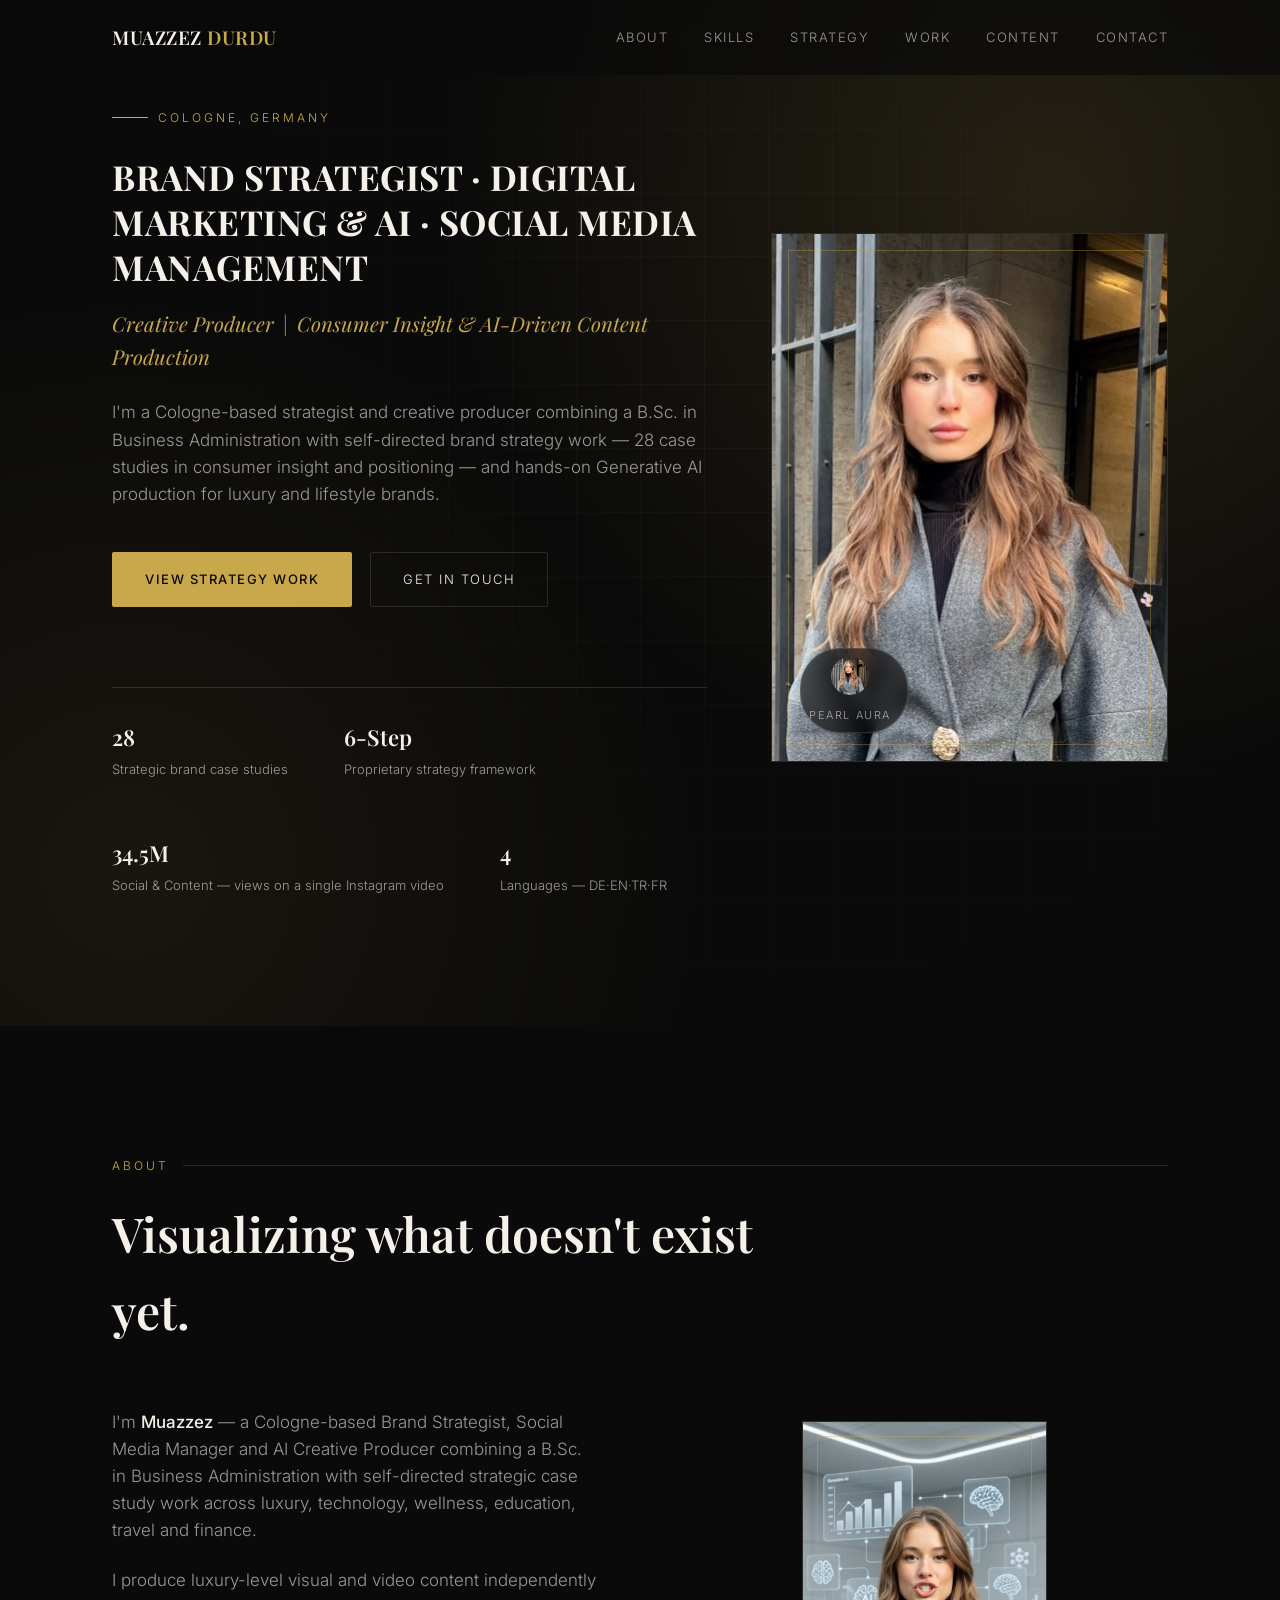
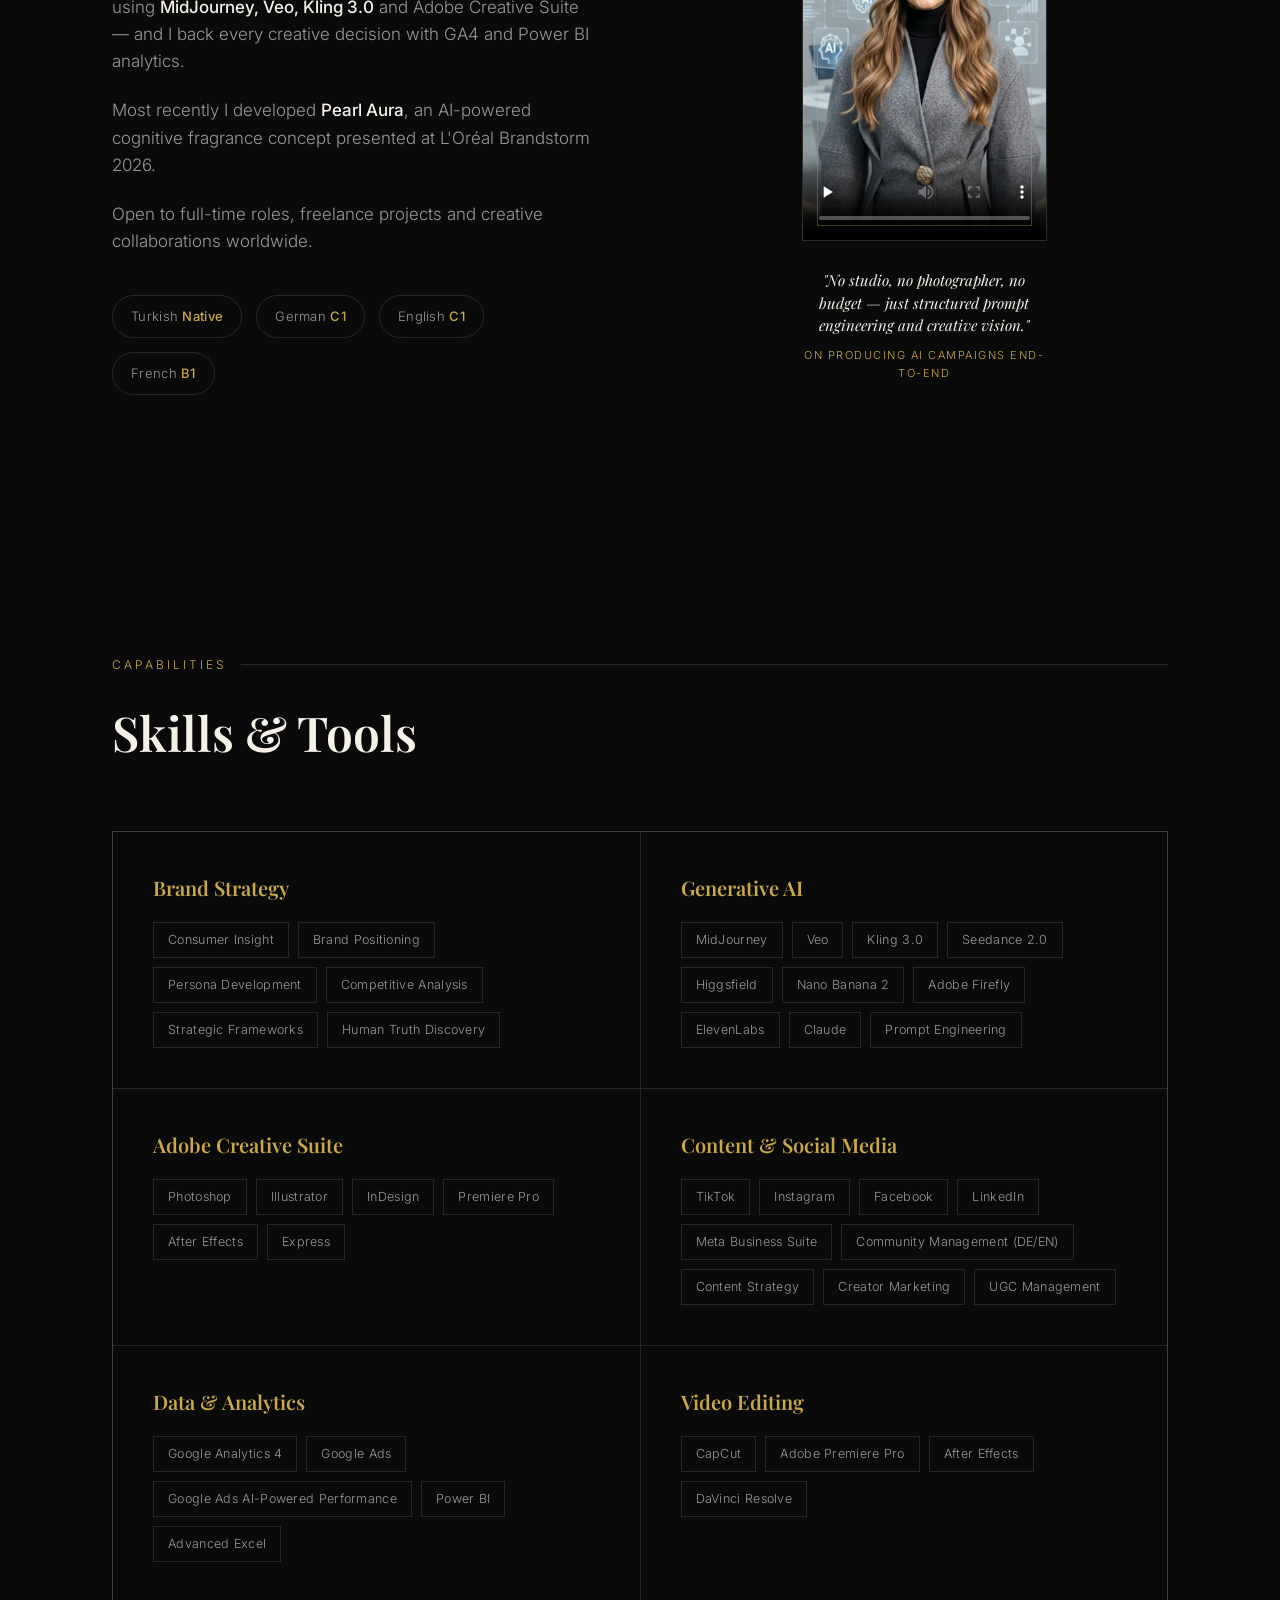
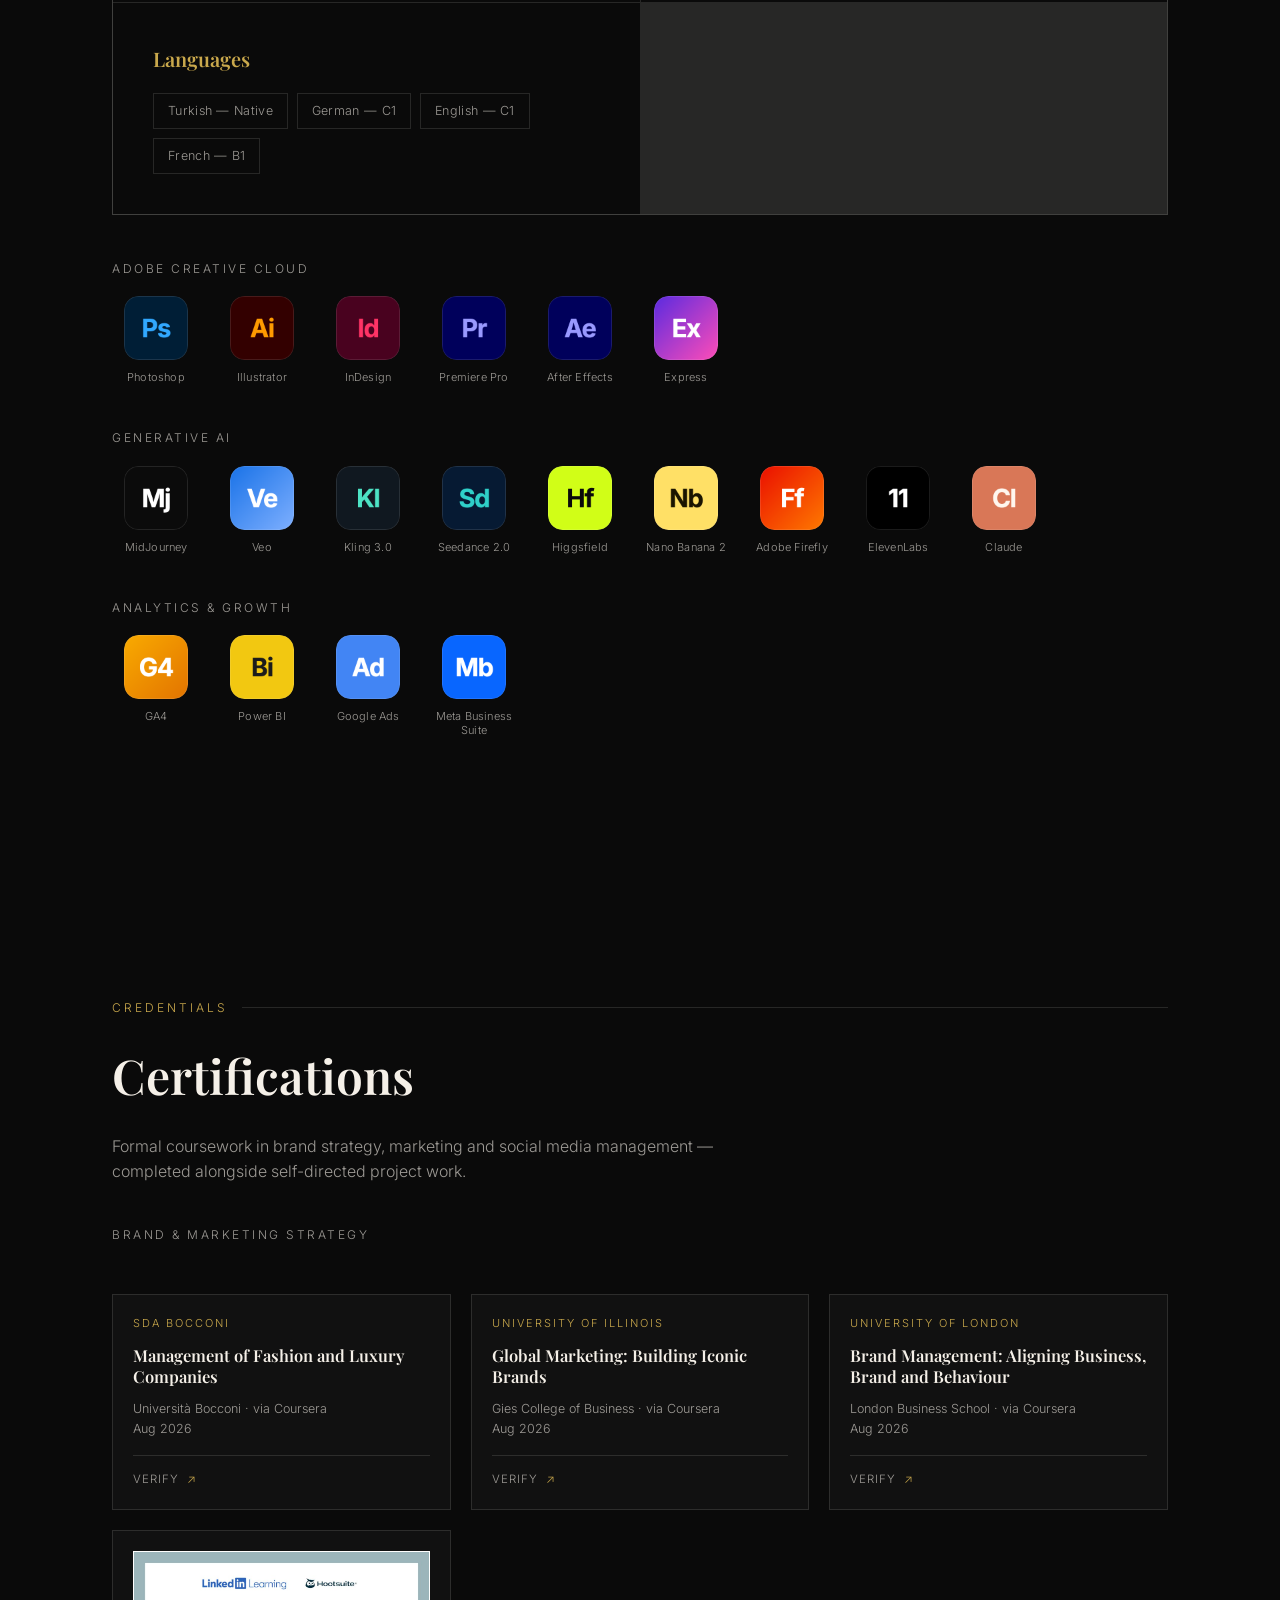
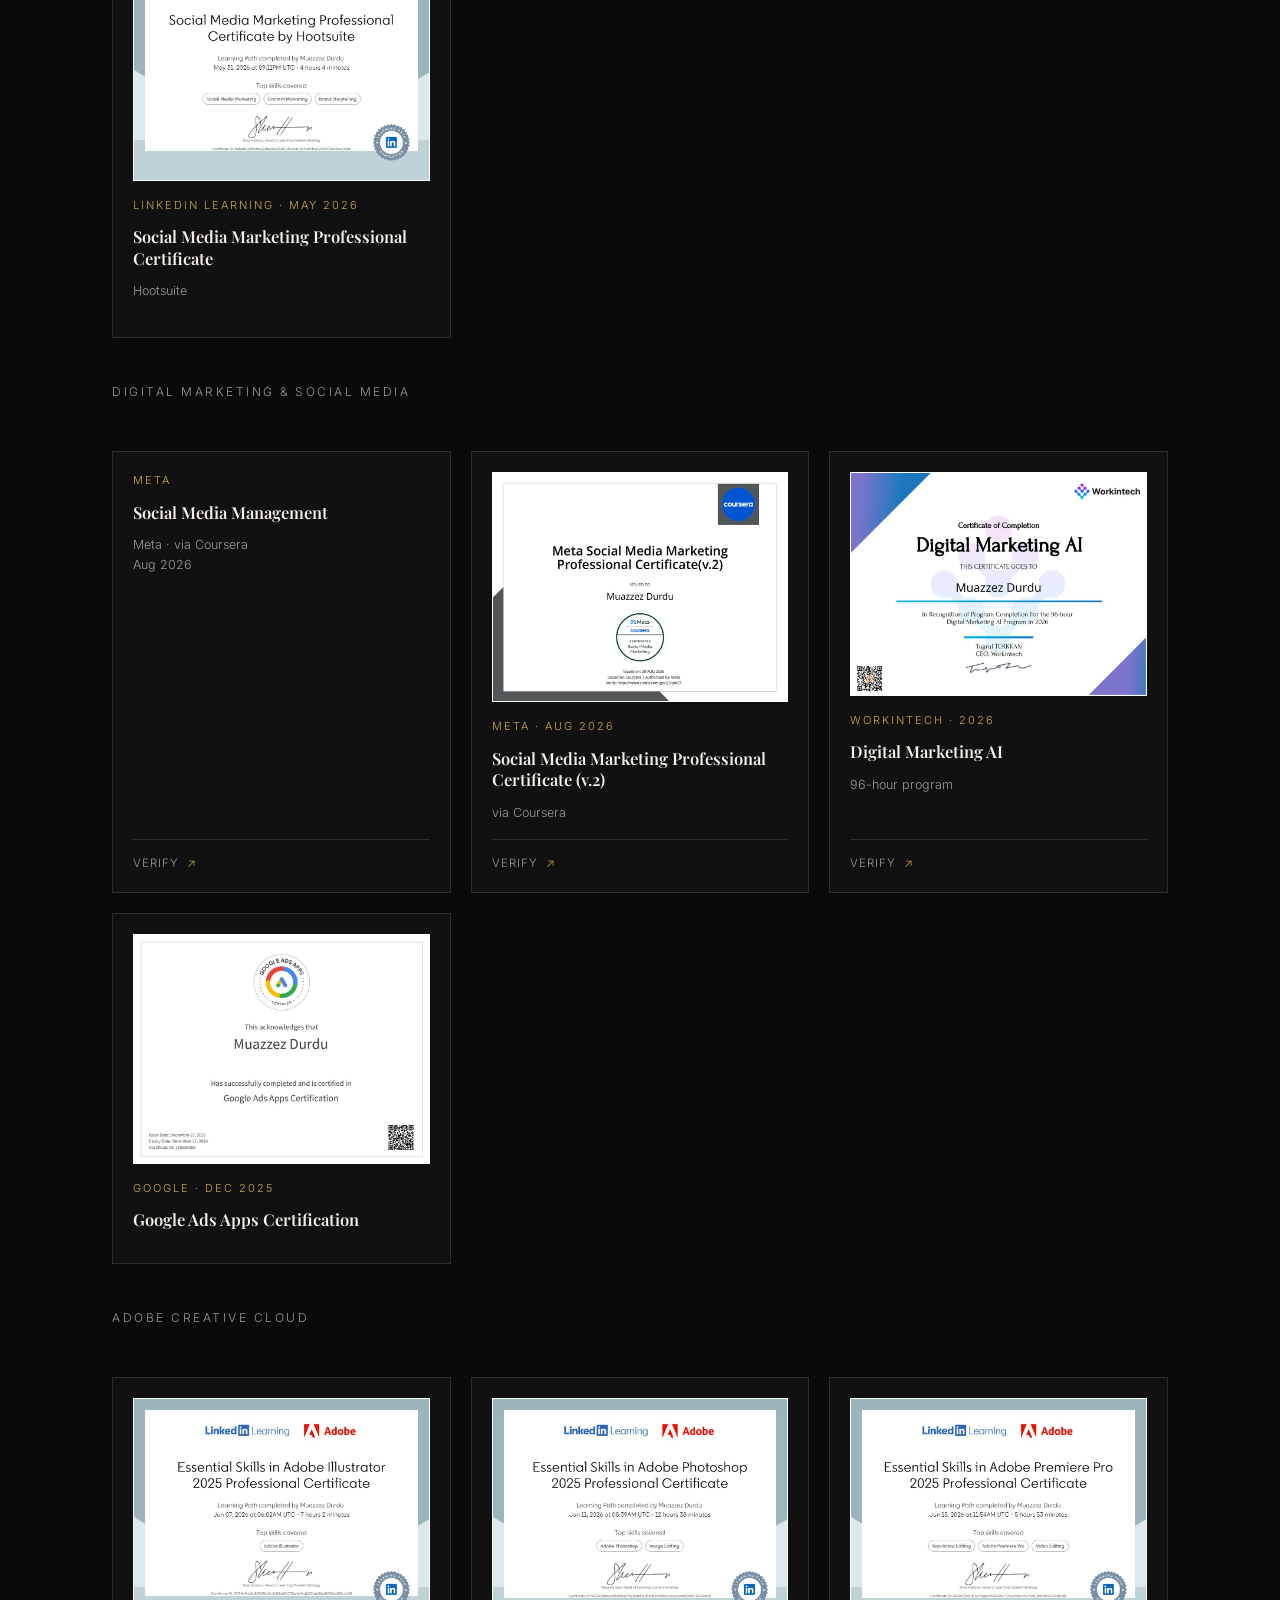
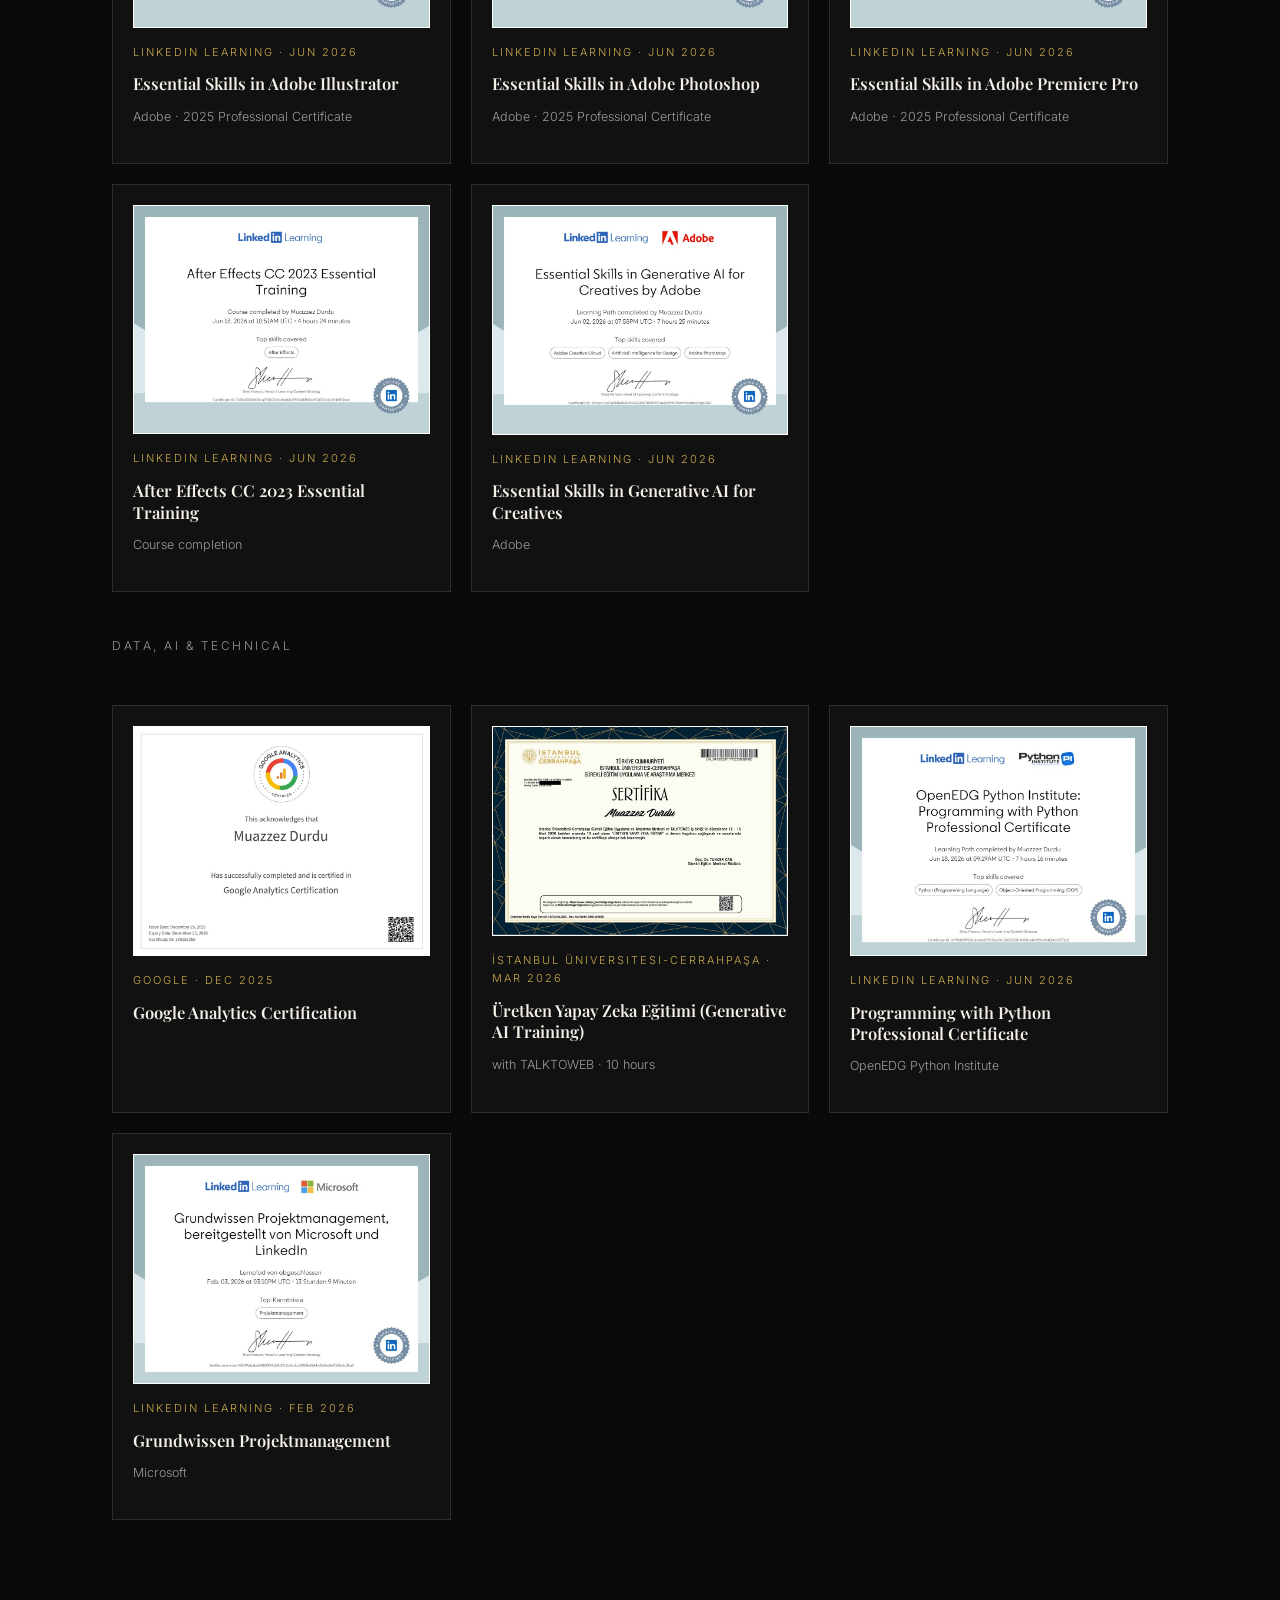
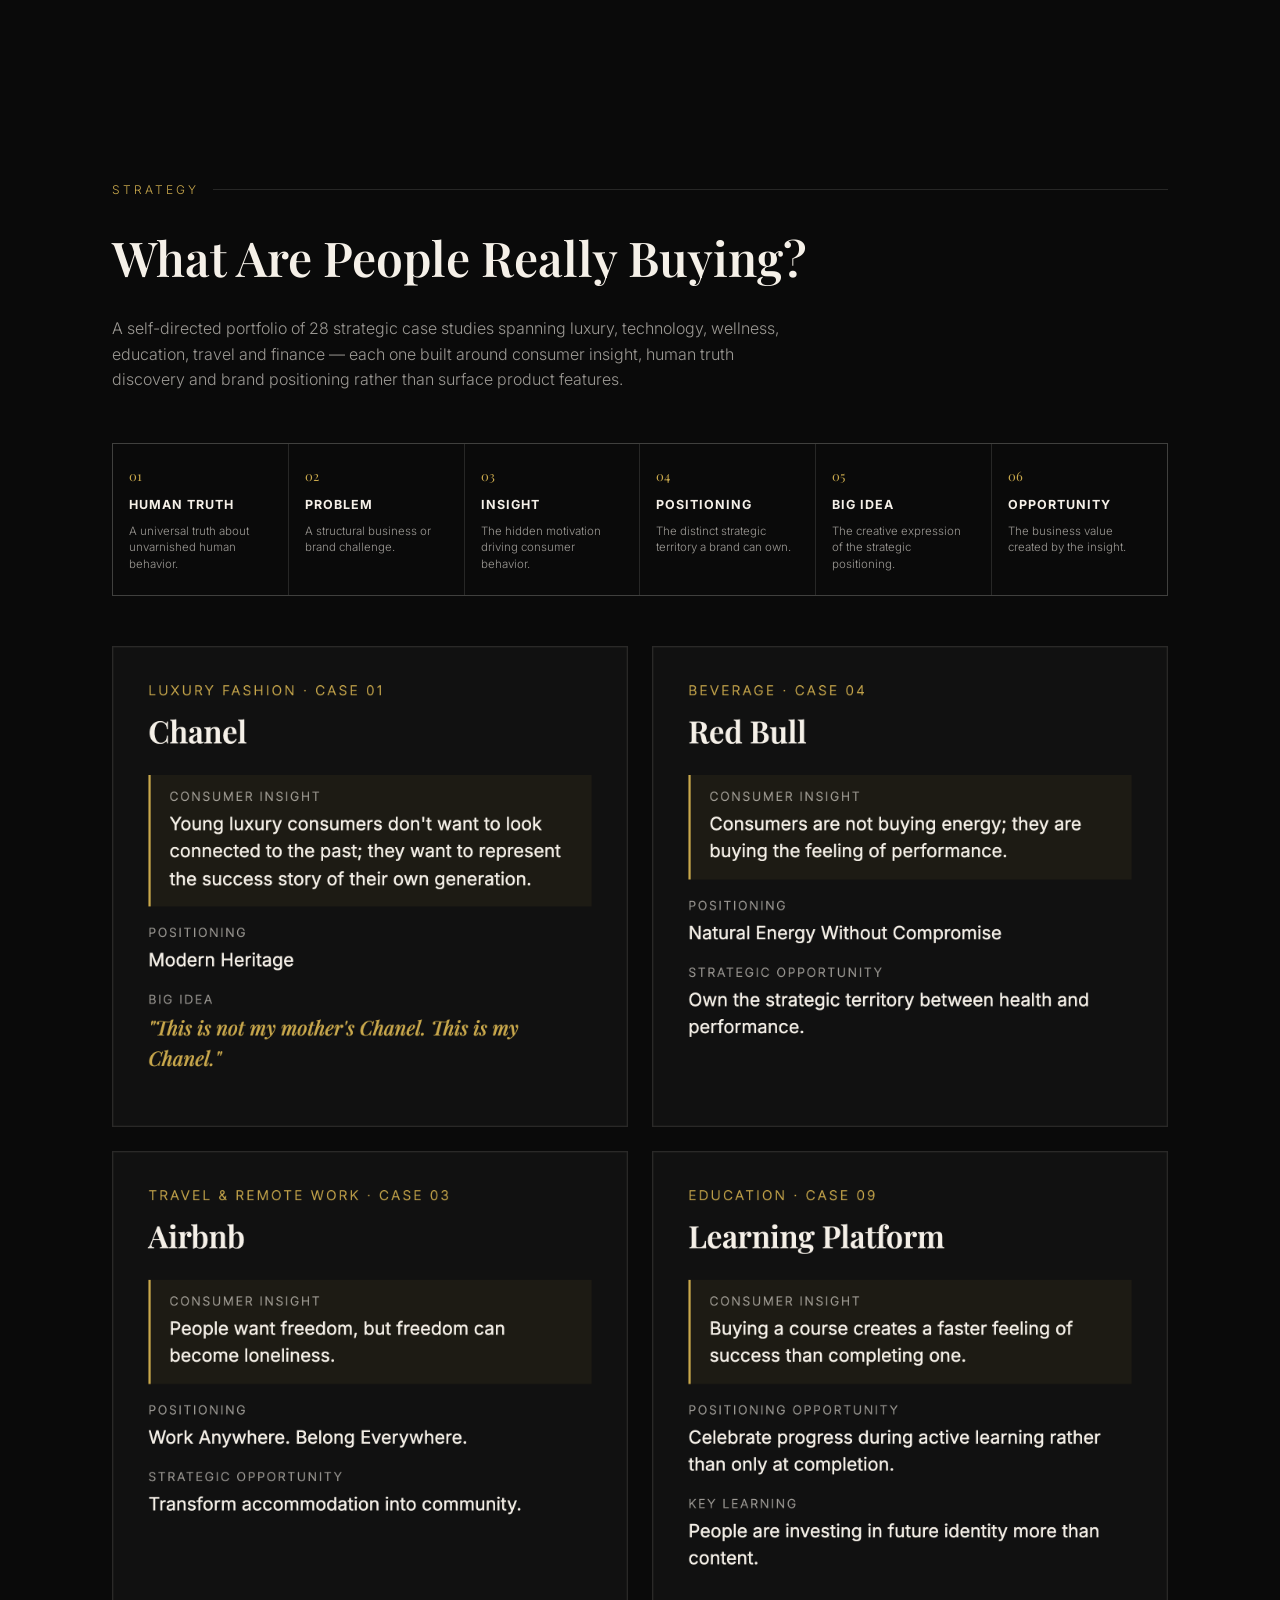
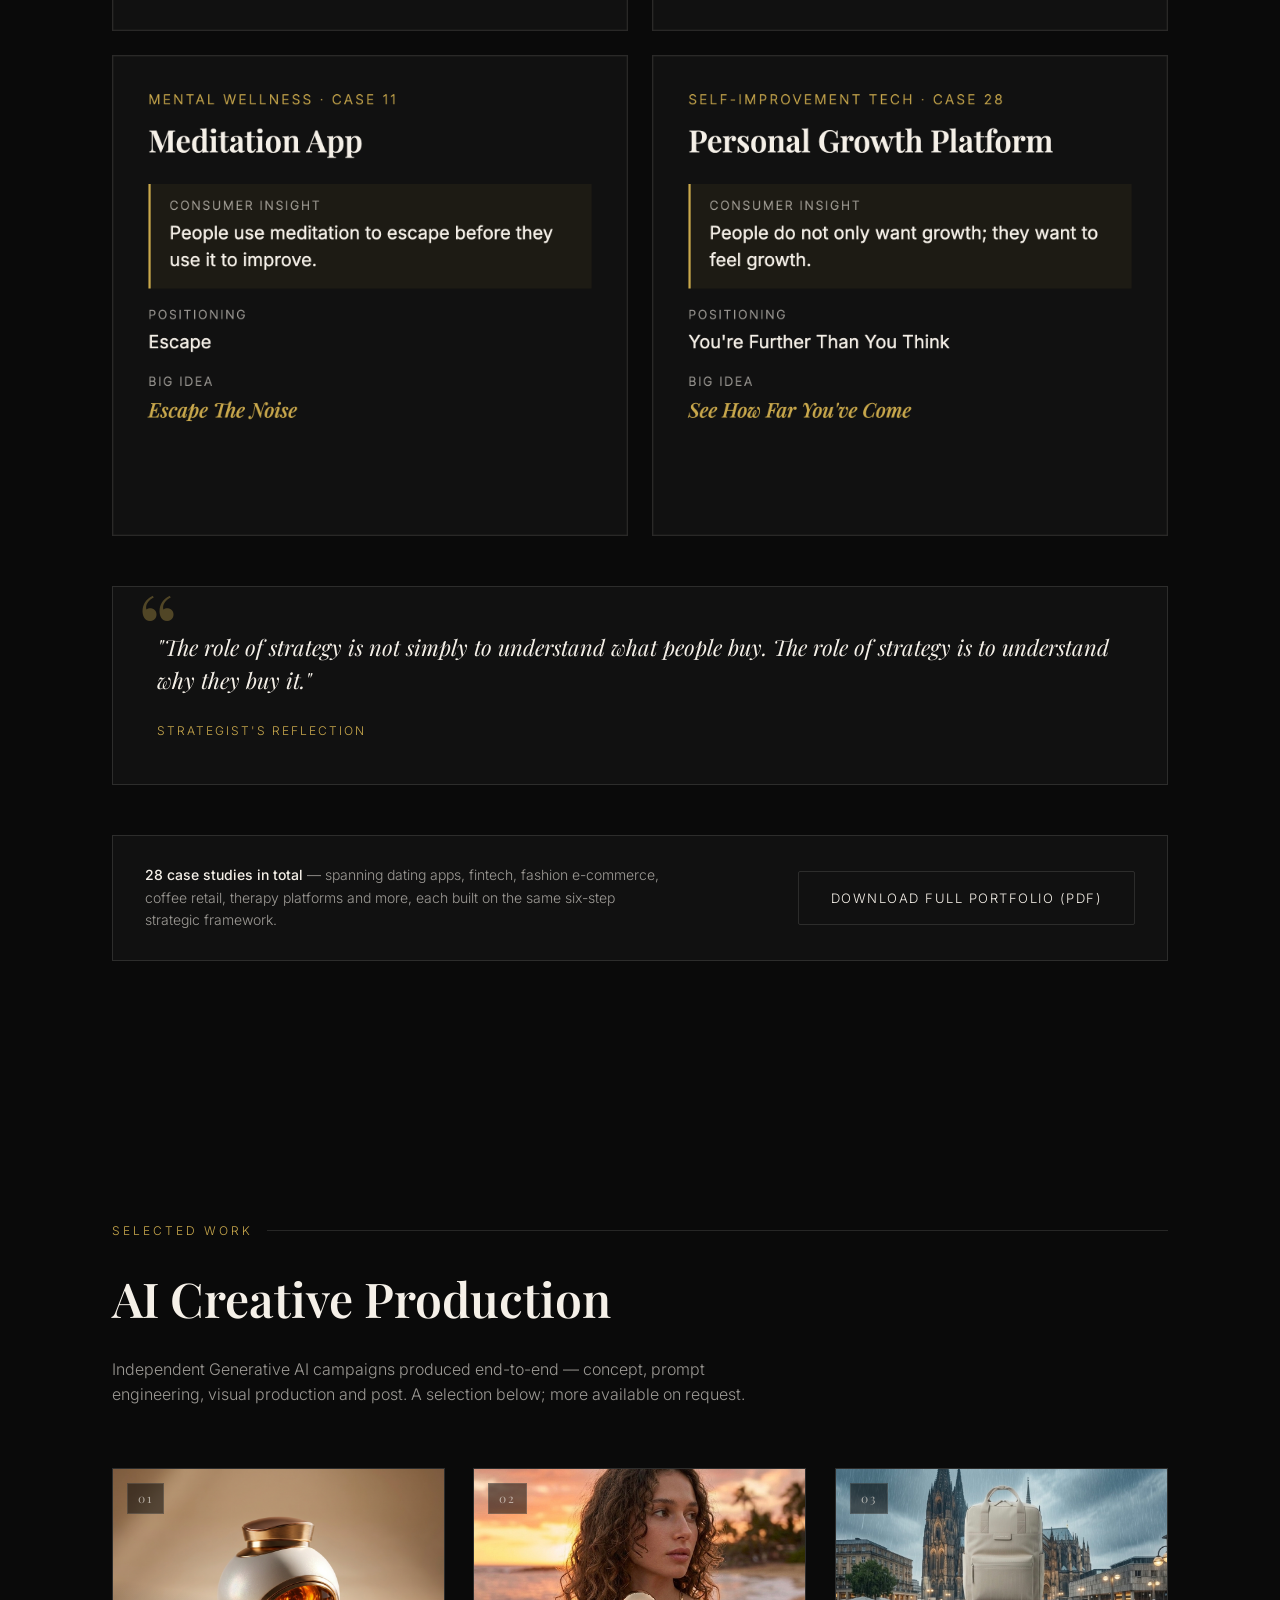
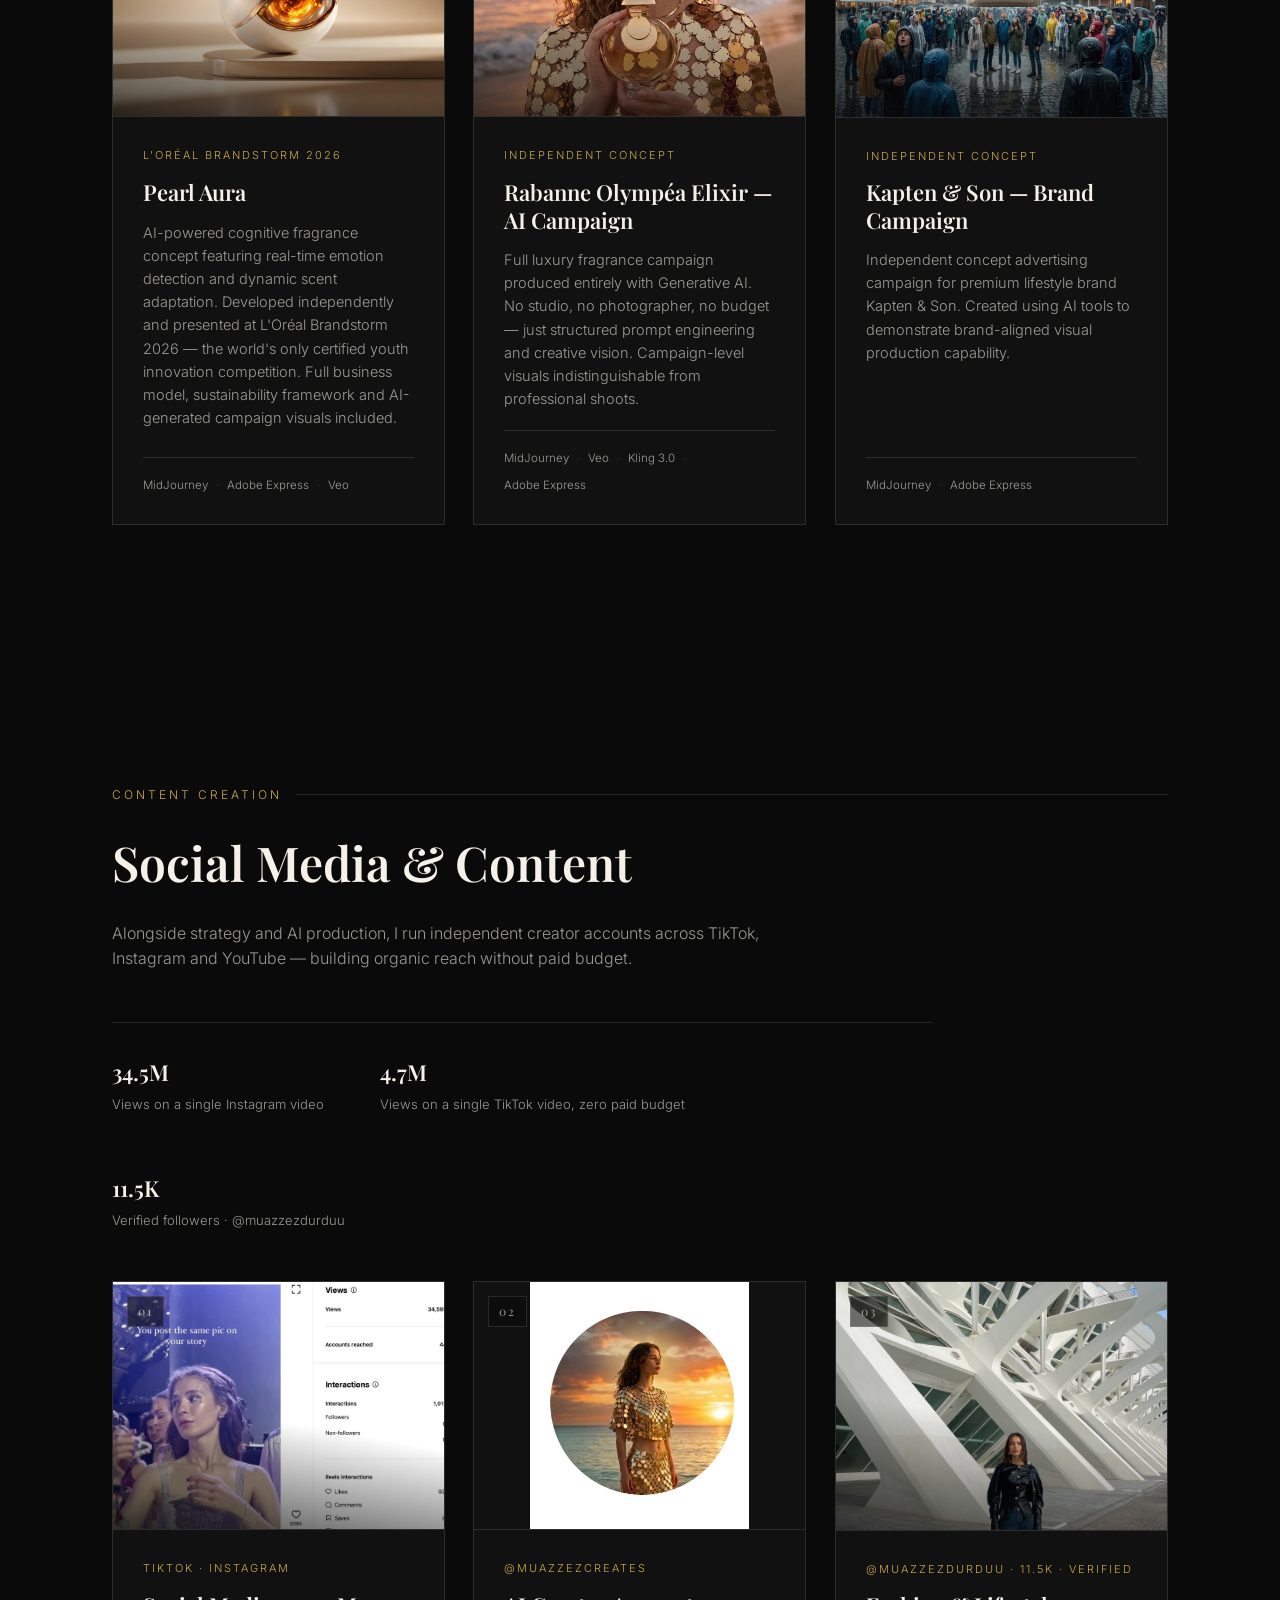
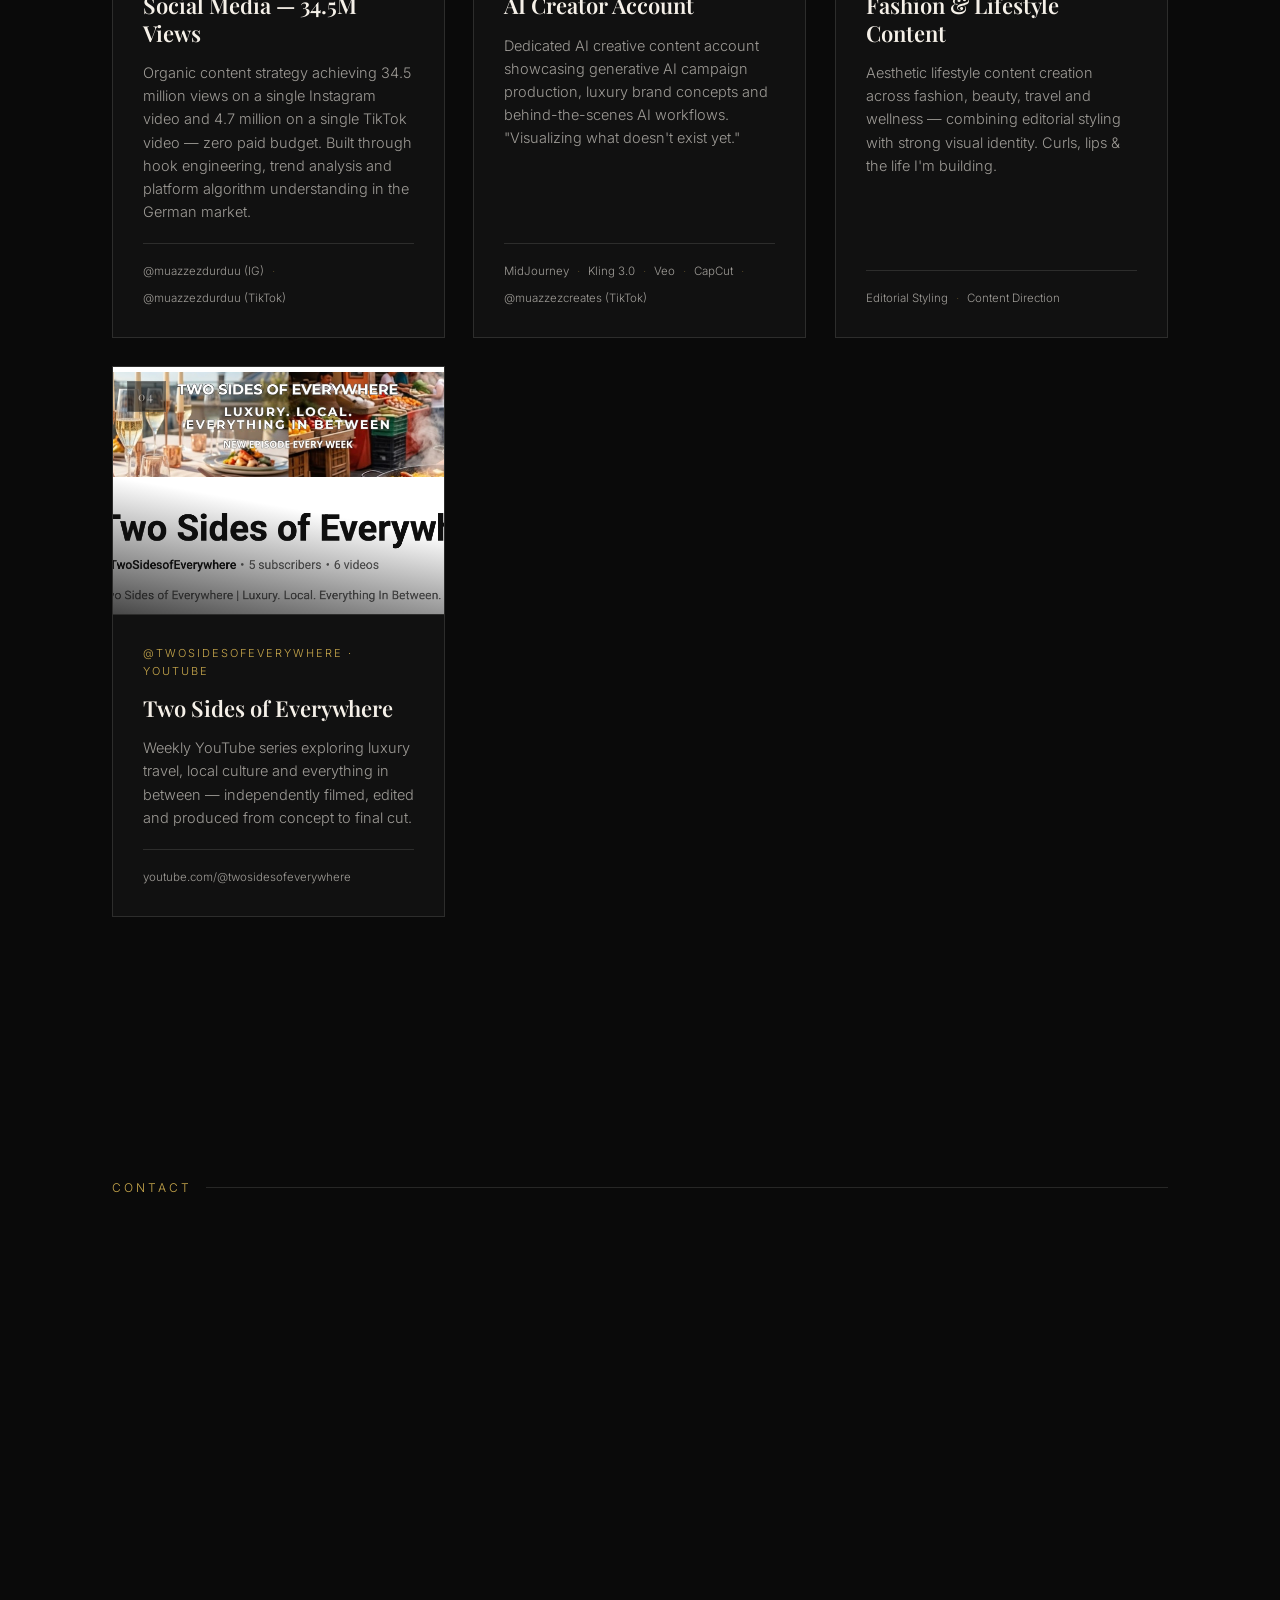
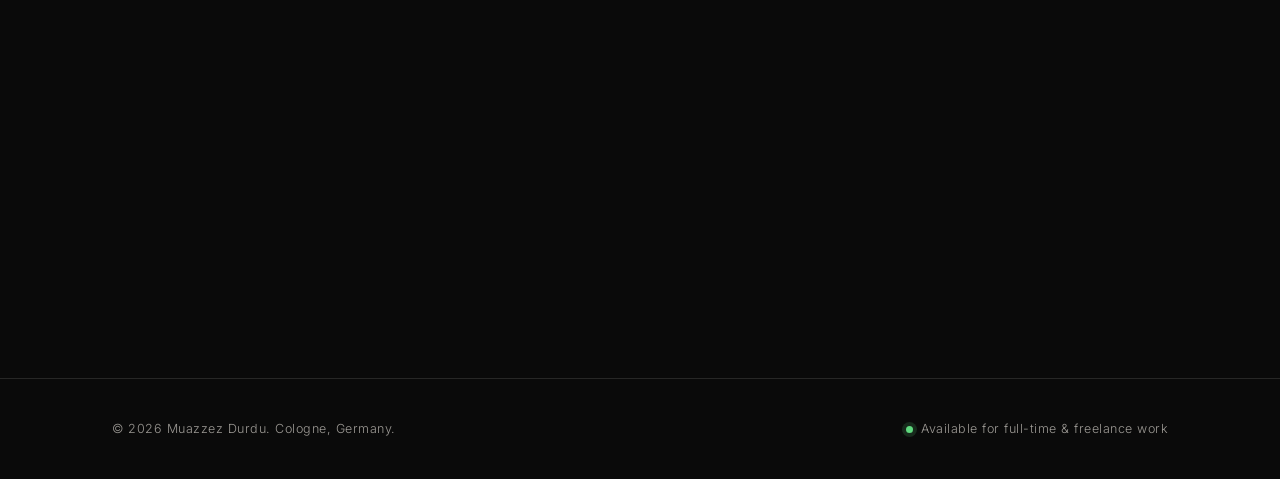
==== index-3d.html @ 3e579c76 "Add files via upload" ====
<!DOCTYPE html>
<html lang="en">
<head>
<meta charset="UTF-8">
<meta name="viewport" content="width=device-width, initial-scale=1.0">
<title>3D · Muazzez Durdu — Brand Strategist · Digital Marketing & AI · Social Media Management</title>
<meta name="description" content="Muazzez Durdu — Cologne-based Brand Strategist, Digital Marketing & AI and Social Media Management specialist. Creative Producer focused on consumer insight and AI-driven content production.">
<script type="importmap">{"imports":{"three":"./vendor/three.module.js"}}</script>
<link rel="preconnect" href="https://fonts.googleapis.com">
<link rel="preconnect" href="https://fonts.gstatic.com" crossorigin>
<link href="https://fonts.googleapis.com/css2?family=Playfair+Display:ital,wght@0,400;0,500;0,600;0,700;1,500&family=Inter:wght@300;400;500;600&display=swap" rel="stylesheet">
<style>
  :root{
    --bg:#0A0A0A;
    --bg-soft:#111111;
    --gold:#C9A84C;
    --gold-soft:rgba(201,168,76,0.35);
    --cream:#F5F0E8;
    --cream-dim:rgba(245,240,232,0.62);
    --line:rgba(245,240,232,0.12);
    --serif:'Playfair Display', Georgia, serif;
    --sans:'Inter', -apple-system, BlinkMacSystemFont, sans-serif;
  }
  *{margin:0;padding:0;box-sizing:border-box;}
  html{scroll-behavior:smooth;}
  body{
    background:var(--bg);
    color:var(--cream);
    font-family:var(--sans);
    font-weight:300;
    line-height:1.6;
    overflow-x:hidden;
    min-height:100vh;
    display:flex;
    flex-direction:column;
  }
  main{flex:1;}
  a{color:inherit;text-decoration:none;}
  img{max-width:100%;display:block;}

  ::selection{background:var(--gold);color:#0A0A0A;}

  .container{
    max-width:1120px;
    margin:0 auto;
    padding:0 32px;
  }

  /* NAV */
  header{
    position:fixed;
    top:0;left:0;right:0;
    z-index:100;
    background:rgba(10,10,10,0.72);
    backdrop-filter:blur(14px);
    -webkit-backdrop-filter:blur(14px);
    border-bottom:1px solid transparent;
    transition:border-color .3s ease, background .3s ease;
  }
  header.scrolled{border-bottom-color:var(--line);}
  nav{
    display:flex;
    align-items:center;
    justify-content:space-between;
    padding:22px 32px;
    max-width:1120px;
    margin:0 auto;
  }
  .logo{
    font-family:var(--serif);
    font-size:19px;
    letter-spacing:0.5px;
    font-weight:600;
  }
  .logo span{color:var(--gold);}
  .nav-links{
    display:flex;
    gap:36px;
    list-style:none;
  }
  .nav-links a{
    font-size:13px;
    letter-spacing:1.5px;
    text-transform:uppercase;
    color:var(--cream-dim);
    transition:color .25s ease;
    position:relative;
  }
  .nav-links a:hover{color:var(--gold);}
  .nav-toggle{display:none;background:none;border:none;color:var(--cream);font-size:24px;cursor:pointer;}

  /* HERO */
  .hero{
    min-height:100vh;
    display:flex;
    align-items:center;
    position:relative;
    padding-top:100px;
    background:
      radial-gradient(circle at 82% 18%, rgba(201,168,76,0.14), transparent 45%),
      radial-gradient(circle at 10% 85%, rgba(201,168,76,0.08), transparent 40%);
  }
  .hero::after{
    content:"";
    position:absolute;
    inset:0;
    background-image:
      linear-gradient(rgba(245,240,232,0.035) 1px, transparent 1px),
      linear-gradient(90deg, rgba(245,240,232,0.035) 1px, transparent 1px);
    background-size:64px 64px;
    mask-image:radial-gradient(circle at 60% 40%, black, transparent 70%);
    pointer-events:none;
  }
  .hero-grid{
    position:relative;
    z-index:1;
    display:grid;
    grid-template-columns:1.35fr 0.9fr;
    gap:64px;
    align-items:center;
  }
  .hero-inner{position:relative;z-index:1;}
  .hero-photo{
    position:relative;
    aspect-ratio:3/4;
    border:1px solid var(--line);
    overflow:hidden;
  }
  .hero-photo::after{
    content:"";
    position:absolute;
    inset:0;
    background:linear-gradient(200deg, rgba(201,168,76,0.16), rgba(10,10,10,0.15) 40%, rgba(10,10,10,0.55));
    pointer-events:none;
  }
  .hero-photo img{
    width:100%;
    height:100%;
    object-fit:cover;
    object-position:center 20%;
  }
  .hero-photo::before{
    content:"";
    position:absolute;
    top:16px;left:16px;right:16px;bottom:16px;
    border:1px solid var(--gold-soft);
    z-index:2;
    pointer-events:none;
  }
  .eyebrow{
    display:inline-flex;
    align-items:center;
    gap:10px;
    font-size:12px;
    letter-spacing:3px;
    text-transform:uppercase;
    color:var(--gold);
    margin-bottom:28px;
  }
  .eyebrow::before{
    content:"";
    width:36px;height:1px;
    background:var(--gold);
  }
  .hero h1{
    font-family:var(--serif);
    font-weight:700;
    font-size:clamp(24px, 2.7vw, 36px);
    line-height:1.3;
    max-width:640px;
    letter-spacing:0.5px;
    text-transform:uppercase;
  }
  .hero h1 em{
    font-style:italic;
    color:var(--gold);
    font-weight:500;
  }
  .hero-subtitle{
    margin-top:18px;
    font-family:var(--serif);
    font-style:italic;
    font-size:clamp(17px, 1.6vw, 21px);
    color:var(--gold);
    max-width:600px;
  }
  .hero-subtitle span{
    color:var(--cream-dim);
    font-style:normal;
    margin:0 4px;
  }
  .hero-sub{
    margin-top:26px;
    max-width:600px;
    font-size:17px;
    color:var(--cream-dim);
    font-weight:300;
  }
  .hero-actions{
    margin-top:44px;
    display:flex;
    gap:18px;
    flex-wrap:wrap;
  }
  .btn{
    display:inline-flex;
    align-items:center;
    gap:10px;
    padding:16px 32px;
    font-size:13px;
    letter-spacing:1.5px;
    text-transform:uppercase;
    border-radius:2px;
    transition:all .3s ease;
    border:1px solid transparent;
  }
  .btn-primary{
    background:var(--gold);
    color:#0A0A0A;
    font-weight:500;
  }
  .btn-primary:hover{background:#e0c06a;transform:translateY(-2px);}
  .btn-ghost{
    border-color:var(--line);
    color:var(--cream);
  }
  .btn-ghost:hover{border-color:var(--gold);color:var(--gold);}

  .stat-row{
    margin-top:80px;
    display:flex;
    gap:56px;
    flex-wrap:wrap;
    padding-top:32px;
    border-top:1px solid var(--line);
    max-width:820px;
  }
  .stat-row div{font-size:13px;color:var(--cream-dim);}
  .stat-row strong{
    display:block;
    font-family:var(--serif);
    font-size:22px;
    color:var(--cream);
    font-weight:600;
    margin-bottom:4px;
  }
  #content .stat-row{margin-top:50px;padding-top:32px;}

  /* SECTION generic */
  section{padding:130px 0;position:relative;}
  .section-label{
    display:flex;
    align-items:center;
    gap:14px;
    margin-bottom:20px;
  }
  .section-label span{
    font-size:12px;
    letter-spacing:3px;
    text-transform:uppercase;
    color:var(--gold);
  }
  .section-label::after{
    content:"";
    flex:1;
    height:1px;
    background:var(--line);
  }
  .section-title{
    font-family:var(--serif);
    font-size:clamp(30px, 4vw, 48px);
    font-weight:600;
    max-width:700px;
    margin-bottom:20px;
  }
  .section-intro{
    font-size:16px;
    color:var(--cream-dim);
    max-width:680px;
    margin-bottom:0;
  }

  /* ABOUT */
  .about-grid{
    display:grid;
    grid-template-columns:1fr 1fr;
    gap:80px;
    align-items:center;
    margin-top:60px;
  }
  .about-text p{
    font-size:17px;
    color:var(--cream-dim);
    margin-bottom:22px;
    font-weight:300;
  }
  .about-text strong{color:var(--cream);font-weight:500;}
  .langs{
    margin-top:40px;
    display:flex;
    flex-wrap:wrap;
    gap:14px;
  }
  .lang-pill{
    padding:10px 18px;
    border:1px solid var(--line);
    border-radius:100px;
    font-size:13px;
    color:var(--cream-dim);
    letter-spacing:0.3px;
  }
  .lang-pill b{color:var(--gold);font-weight:500;}

  .about-side{
    display:flex;
    flex-direction:column;
    gap:28px;
  }
  .video-card{
    position:relative;
    aspect-ratio:9/16;
    max-height:420px;
    margin:0 auto;
    width:100%;
    max-width:245px;
    border:1px solid var(--line);
    overflow:hidden;
    background:var(--bg-soft);
  }
  .video-card::before{
    content:"";
    position:absolute;
    top:14px;left:14px;right:14px;bottom:14px;
    border:1px solid var(--gold-soft);
    z-index:2;
    pointer-events:none;
  }
  .video-card video{
    width:100%;
    height:100%;
    object-fit:cover;
    display:block;
  }
  .video-caption{
    max-width:245px;
    margin:0 auto;
    text-align:center;
  }
  .video-caption p{
    font-family:var(--serif);
    font-style:italic;
    font-size:15px;
    line-height:1.5;
    color:var(--cream);
  }
  .video-caption .quote-tag{
    margin-top:10px;
    font-size:11px;
    letter-spacing:1.5px;
    text-transform:uppercase;
    color:var(--gold);
  }
  .quote-card{
    background:var(--bg-soft);
    border:1px solid var(--line);
    padding:44px;
    position:relative;
  }
  .quote-card::before{
    content:"“";
    font-family:var(--serif);
    font-size:100px;
    color:var(--gold-soft);
    position:absolute;
    top:-10px;left:24px;
    line-height:1;
  }
  .quote-card p{
    font-family:var(--serif);
    font-style:italic;
    font-size:22px;
    line-height:1.5;
    color:var(--cream);
    position:relative;
    z-index:1;
  }
  .quote-card .quote-tag{
    margin-top:24px;
    font-family:var(--sans);
    font-style:normal;
    font-size:12px;
    letter-spacing:2px;
    text-transform:uppercase;
    color:var(--gold);
  }

  /* SKILLS */
  .skills-grid{
    display:grid;
    grid-template-columns:repeat(2, 1fr);
    gap:1px;
    background:var(--line);
    border:1px solid var(--line);
    margin-top:60px;
  }
  .skill-card{
    background:var(--bg);
    padding:40px;
    transition:background .3s ease;
  }
  .skill-card:hover{background:var(--bg-soft);}
  .skill-card h3{
    font-family:var(--serif);
    font-size:20px;
    font-weight:600;
    color:var(--gold);
    margin-bottom:18px;
  }
  .tag-list{
    display:flex;
    flex-wrap:wrap;
    gap:9px;
  }
  .tag{
    font-size:12.5px;
    color:var(--cream-dim);
    border:1px solid var(--line);
    padding:7px 14px;
    letter-spacing:0.3px;
  }

  /* TOOL BADGES */
  .badge-category-label{
    font-size:12px;
    letter-spacing:2.5px;
    text-transform:uppercase;
    color:var(--cream-dim);
    margin:44px 0 18px;
  }
  .badge-category-label:first-of-type{margin-top:50px;}
  .badge-row{
    display:flex;
    flex-wrap:wrap;
    gap:18px;
  }
  .badge{
    display:flex;
    flex-direction:column;
    align-items:center;
    gap:10px;
    width:88px;
  }
  .badge-icon{
    width:64px;height:64px;
    border:1px solid var(--line);
    background:var(--bg-soft);
    display:flex;
    align-items:center;
    justify-content:center;
    font-family:var(--serif);
    font-weight:700;
    font-size:19px;
    color:var(--gold);
    border-radius:14px;
    transition:border-color .25s ease, transform .25s ease;
  }
  .badge:hover .badge-icon{border-color:var(--gold);transform:translateY(-4px);}
  .badge-name{
    font-size:11px;
    color:var(--cream-dim);
    text-align:center;
    letter-spacing:0.2px;
    line-height:1.3;
  }

  /* STRATEGY */
  .framework-grid{
    display:grid;
    grid-template-columns:repeat(6, 1fr);
    gap:1px;
    background:var(--line);
    border:1px solid var(--line);
    margin-top:50px;
  }
  .framework-step{
    background:var(--bg);
    padding:22px 16px;
  }
  .framework-step .fs-num{
    font-family:var(--serif);
    color:var(--gold);
    font-size:13px;
    margin-bottom:8px;
  }
  .framework-step h4{
    font-size:12.5px;
    text-transform:uppercase;
    letter-spacing:1px;
    margin-bottom:8px;
    color:var(--cream);
  }
  .framework-step p{
    font-size:11.5px;
    color:var(--cream-dim);
    line-height:1.45;
  }

  .case-grid{
    display:grid;
    grid-template-columns:1fr 1fr;
    gap:24px;
    margin-top:50px;
  }
  .case-card{
    background:var(--bg-soft);
    border:1px solid var(--line);
    padding:32px;
  }
  .case-card .case-cat{
    font-size:11px;
    letter-spacing:2px;
    text-transform:uppercase;
    color:var(--gold);
    margin-bottom:10px;
  }
  .case-card h3{
    font-family:var(--serif);
    font-size:22px;
    font-weight:600;
    margin-bottom:18px;
  }
  .case-block{margin-bottom:14px;}
  .case-block:last-child{margin-bottom:0;}
  .case-block .cb-label{
    font-size:10.5px;
    letter-spacing:1.5px;
    text-transform:uppercase;
    color:var(--cream-dim);
    margin-bottom:4px;
  }
  .case-block .cb-text{
    font-size:14px;
    color:var(--cream);
    line-height:1.5;
  }
  .case-block.insight{
    border-left:2px solid var(--gold);
    background:rgba(201,168,76,0.06);
    padding:10px 14px;
  }
  .case-block.bigidea .cb-text{
    font-family:var(--serif);
    font-style:italic;
    color:var(--gold);
  }

  .cert-grid{
    display:grid;
    grid-template-columns:repeat(3, 1fr);
    gap:1px;
    background:var(--line);
    border:1px solid var(--line);
    margin-top:50px;
  }
  .cert-card{
    background:var(--bg);
    padding:30px;
    transition:background .3s ease;
    display:flex;
    flex-direction:column;
  }
  .cert-card:hover{background:var(--bg-soft);}
  .cert-issuer{
    font-size:11px;
    letter-spacing:2px;
    text-transform:uppercase;
    color:var(--gold);
    margin-bottom:12px;
  }
  .cert-title{
    font-family:var(--serif);
    font-size:18px;
    font-weight:600;
    line-height:1.3;
    margin-bottom:12px;
  }
  .cert-meta{
    font-size:12.5px;
    color:var(--cream-dim);
    margin-bottom:16px;
    flex:1;
  }
  .cert-link{
    font-size:11.5px;
    letter-spacing:1px;
    text-transform:uppercase;
    color:var(--cream-dim);
    padding-top:14px;
    border-top:1px solid var(--line);
    transition:color .25s ease;
  }
  .cert-link:hover{color:var(--gold);}
  .cert-link .arrow{color:var(--gold);margin-left:4px;}
  .strategy-cta{
    margin-top:50px;
    display:flex;
    align-items:center;
    justify-content:space-between;
    gap:24px;
    flex-wrap:wrap;
    padding:28px 32px;
    border:1px solid var(--line);
    background:var(--bg-soft);
  }
  .strategy-cta p{
    font-size:14px;
    color:var(--cream-dim);
    max-width:520px;
  }
  .strategy-cta p strong{color:var(--cream);font-weight:500;}

  /* PROJECTS */
  .projects-grid{
    display:grid;
    grid-template-columns:repeat(3, 1fr);
    gap:28px;
    margin-top:60px;
  }
  .project-card{
    background:var(--bg-soft);
    border:1px solid var(--line);
    overflow:hidden;
    display:flex;
    flex-direction:column;
    transition:transform .35s ease, border-color .35s ease;
  }
  .project-card:hover{
    transform:translateY(-6px);
    border-color:var(--gold-soft);
  }
  .project-media{
    aspect-ratio:4/3;
    position:relative;
    display:flex;
    align-items:center;
    justify-content:center;
    overflow:hidden;
    border-bottom:1px solid var(--line);
  }
  .project-media::after{
    content:"";
    position:absolute;
    inset:0;
    background:linear-gradient(160deg, rgba(201,168,76,0.16), rgba(10,10,10,0.85));
  }
  .project-media.has-image::after{
    background:linear-gradient(190deg, rgba(10,10,10,0) 55%, rgba(10,10,10,0.75) 100%);
  }
  .project-media img{
    position:absolute;
    inset:0;
    width:100%;
    height:100%;
    object-fit:cover;
    z-index:0;
    transition:transform .6s ease;
  }
  .project-media.contain{background:var(--bg-soft);}
  .project-media.contain img{object-fit:contain;}
  .project-media.contain::after{background:none;}
  .project-card:hover .project-media img{
    transform:scale(1.05);
  }
  .project-num{
    font-family:var(--serif);
    font-size:15px;
    color:var(--cream-dim);
    position:relative;
    z-index:1;
    letter-spacing:2px;
  }
  .project-media.has-image .project-num{
    position:absolute;
    top:14px;
    left:14px;
    background:rgba(10,10,10,0.55);
    border:1px solid var(--line);
    padding:5px 10px;
    font-size:12px;
    z-index:2;
  }
  .project-body{
    padding:30px;
    flex:1;
    display:flex;
    flex-direction:column;
  }
  .project-tag-row{
    font-size:11px;
    letter-spacing:2px;
    text-transform:uppercase;
    color:var(--gold);
    margin-bottom:14px;
  }
  .project-body h3{
    font-family:var(--serif);
    font-size:22px;
    font-weight:600;
    margin-bottom:14px;
    line-height:1.25;
  }
  .project-body p{
    font-size:14.5px;
    color:var(--cream-dim);
    flex:1;
    margin-bottom:20px;
  }
  .project-tools{
    display:flex;
    flex-wrap:wrap;
    gap:8px;
    padding-top:18px;
    border-top:1px solid var(--line);
  }
  .project-tools span{
    font-size:11.5px;
    color:var(--cream-dim);
  }
  .project-tools span:not(:last-child)::after{
    content:"·";
    margin-left:8px;
    color:var(--gold-soft);
  }

  /* CONTACT */
  .contact-wrap{
    margin-top:60px;
    display:grid;
    grid-template-columns:1.1fr 1fr;
    gap:80px;
    align-items:start;
  }
  .contact-big{
    font-family:var(--serif);
    font-size:clamp(28px, 3.4vw, 42px);
    font-weight:500;
    line-height:1.35;
    color:var(--cream-dim);
  }
  .contact-big em{color:var(--gold);font-style:italic;}
  .contact-list{list-style:none;}
  .contact-list li{
    border-top:1px solid var(--line);
    padding:22px 0;
    display:flex;
    justify-content:space-between;
    align-items:center;
  }
  .contact-list li:last-child{border-bottom:1px solid var(--line);}
  .contact-list .label{
    font-size:12px;
    letter-spacing:2px;
    text-transform:uppercase;
    color:var(--cream-dim);
  }
  .contact-list .value{
    font-family:var(--serif);
    font-size:18px;
    color:var(--cream);
    transition:color .25s ease;
  }
  .contact-list a:hover .value{color:var(--gold);}
  .arrow{
    color:var(--gold);
    transition:transform .25s ease;
    display:inline-block;
  }
  .contact-list a:hover .arrow{transform:translateX(4px);}

  footer{
    border-top:1px solid var(--line);
    padding:40px 0;
  }
  .footer-inner{
    display:flex;
    justify-content:space-between;
    align-items:center;
    flex-wrap:wrap;
    gap:16px;
    font-size:12.5px;
    color:var(--cream-dim);
    letter-spacing:0.5px;
  }
  .footer-inner .status{
    display:flex;
    align-items:center;
    gap:8px;
  }
  .dot{
    width:7px;height:7px;
    border-radius:50%;
    background:#5fd97e;
    box-shadow:0 0 0 4px rgba(95,217,126,0.15);
  }

  .reveal{
    opacity:0;
    transform:translateY(24px);
    transition:opacity .8s ease, transform .8s ease;
  }
  .reveal.visible{opacity:1;transform:translateY(0);}

  @media (max-width:900px){
    .about-grid, .contact-wrap{grid-template-columns:1fr;gap:44px;}
    .skills-grid{grid-template-columns:1fr;}
    .projects-grid{grid-template-columns:1fr 1fr;}
    .framework-grid{grid-template-columns:repeat(3, 1fr);}
    .case-grid{grid-template-columns:1fr;}
    .cert-grid{grid-template-columns:1fr 1fr;}
    .hero-grid{grid-template-columns:1fr;gap:40px;}
    .hero-photo{max-width:340px;order:-1;}
  }
  @media (max-width:640px){
    .container{padding:0 22px;}
    nav{padding:18px 22px;}
    .nav-links{
      position:fixed;
      top:64px;left:0;right:0;
      background:rgba(10,10,10,0.98);
      border-bottom:1px solid var(--line);
      flex-direction:column;
      padding:24px 22px;
      gap:22px;
      transform:translateY(-140%);
      transition:transform .3s ease;
    }
    .nav-links.open{transform:translateY(0);}
    .nav-toggle{display:block;}
    .projects-grid{grid-template-columns:1fr;}
    .cert-grid{grid-template-columns:1fr;}
    .stat-row{gap:32px;}
    section{padding:90px 0;}
    .framework-grid{grid-template-columns:repeat(2, 1fr);}
    .strategy-cta{flex-direction:column;align-items:flex-start;}
  }
  /* STATIC IMAGES */
  .badge-img{width:64px;height:64px;border-radius:14px;display:block;transition:transform .25s ease;}
  .badge:hover .badge-img{transform:translateY(-4px);}
  .case-img{margin:0;transition:transform .3s ease;}
  .case-img:hover{transform:translateY(-4px);}
  .case-img img{width:100%;height:auto;display:block;}
  .cert-grid{background:none;border:none;gap:20px;}
  .cert-card{padding:20px;border:1px solid var(--line);background:var(--bg-soft);}
  .cert-thumb{display:block;border:1px solid var(--line);margin-bottom:16px;overflow:hidden;cursor:zoom-in;background:#fff;}
  .cert-thumb img{width:100%;height:auto;display:block;transition:transform .4s ease;}
  .cert-thumb:hover img{transform:scale(1.03);}
  .cert-title{font-size:16.5px;}
  .lightbox{position:fixed;inset:0;background:rgba(5,5,5,.93);display:none;align-items:center;justify-content:center;z-index:200;padding:24px;cursor:zoom-out;}
  .lightbox.open{display:flex;}
  .lightbox img{max-width:min(1100px,100%);max-height:90vh;width:auto;height:auto;border:1px solid var(--gold-soft);box-shadow:0 20px 80px rgba(0,0,0,.6);}
  .lightbox-close{position:absolute;top:14px;right:22px;font-size:34px;line-height:1;color:var(--cream);background:none;border:none;cursor:pointer;}

  /* 3D HERO */
  .hero-3d{position:relative;aspect-ratio:3/4;border:1px solid var(--line);overflow:hidden;
    background:radial-gradient(circle at 50% 42%, rgba(201,168,76,0.22), rgba(10,10,10,0) 62%), #0d0d0d;}
  .hero-3d canvas{position:absolute;inset:0;width:100%;height:100%;display:block;z-index:1;}
  .hero-3d::before{content:"";position:absolute;top:16px;left:16px;right:16px;bottom:16px;border:1px solid var(--gold-soft);z-index:3;pointer-events:none;}
  .hero-3d .fallback{position:absolute;inset:0;width:100%;height:100%;object-fit:cover;object-position:center 20%;z-index:0;}
  .hero-3d.ready .fallback{display:none;}
  .hero-3d .badge{width:max-content;flex-wrap:nowrap;position:absolute;left:28px;bottom:28px;z-index:4;display:flex;align-items:center;gap:12px;
    background:rgba(10,10,10,0.6);backdrop-filter:blur(8px);border:1px solid var(--line);padding:8px 16px 8px 8px;border-radius:40px;}
  .hero-3d .badge img{width:38px;height:38px;border-radius:50%;object-fit:cover;}
  .hero-3d .badge span{white-space:nowrap;font-size:11px;letter-spacing:1.6px;text-transform:uppercase;color:var(--cream-dim);}
  .project-card,.case-card{transition:transform .25s ease, box-shadow .25s ease;will-change:transform;}
  .project-card:hover,.case-card:hover{box-shadow:0 24px 50px rgba(0,0,0,.45);}
</style>
</head>
<body>

<header id="siteHeader">
  <nav>
    <a href="#top" class="logo">MUAZZEZ <span>DURDU</span></a>
    <ul class="nav-links" id="navLinks">
      <li><a href="#about">About</a></li>
      <li><a href="#skills">Skills</a></li>
      <li><a href="#strategy">Strategy</a></li>
      <li><a href="#work">Work</a></li>
      <li><a href="portfolio/">Content</a></li>
      <li><a href="#contact">Contact</a></li>
    </ul>
    <button class="nav-toggle" id="navToggle" aria-label="Toggle menu">&#9776;</button>
  </nav>
</header>

<main id="top">

  <!-- HERO -->
  <section class="hero">
    <div class="container hero-grid">
      <div class="hero-inner">
        <div class="eyebrow">Cologne, Germany</div>
        <h1>BRAND STRATEGIST · DIGITAL MARKETING &amp; AI · SOCIAL MEDIA MANAGEMENT</h1>
        <p class="hero-subtitle">Creative Producer <span>|</span> Consumer Insight &amp; AI-Driven Content Production</p>
        <p class="hero-sub">
          I'm a Cologne-based strategist and creative producer combining a B.Sc. in Business
          Administration with self-directed brand strategy work — 28 case studies in consumer
          insight and positioning — and hands-on Generative AI production for luxury and
          lifestyle brands.
        </p>
        <div class="hero-actions">
          <a href="#strategy" class="btn btn-primary">View Strategy Work</a>
          <a href="#contact" class="btn btn-ghost">Get in Touch</a>
        </div>

        <div class="stat-row">
          <div><strong>28</strong>Strategic brand case studies</div>
          <div><strong>6-Step</strong>Proprietary strategy framework</div>
          <div><strong>34.5M</strong>Social &amp; Content — views on a single Instagram video</div>
          <div><strong>4</strong>Languages — DE·EN·TR·FR</div>
        </div>
      </div>

      <div class="hero-3d" id="hero3d">
        <img class="fallback" src="images/profile.jpg" alt="Muazzez Durdu">
        <div class="badge"><img src="images/profile.jpg" alt=""><span>Pearl Aura</span></div>
      </div>
    </div>
  </section>

  <!-- ABOUT -->
  <section id="about">
    <div class="container">
      <div class="section-label"><span>About</span></div>
      <h2 class="section-title reveal">Visualizing what doesn't exist yet.</h2>

      <div class="about-grid">
        <div class="about-text reveal">
          <p>I'm <strong>Muazzez</strong> — a Cologne-based Brand Strategist, Social Media
          Manager and AI Creative Producer combining a B.Sc. in Business Administration with
          self-directed strategic case study work across luxury, technology, wellness,
          education, travel and finance.</p>

          <p>I produce luxury-level visual and video content independently using
          <strong>MidJourney, Veo, Kling 3.0</strong> and Adobe Creative Suite — and I back every
          creative decision with GA4 and Power BI analytics.</p>

          <p>Most recently I developed <strong>Pearl Aura</strong>, an AI-powered cognitive
          fragrance concept presented at L'Oréal Brandstorm 2026.</p>

          <p>Open to full-time roles, freelance projects and creative collaborations worldwide.</p>

          <div class="langs">
            <div class="lang-pill">Turkish <b>Native</b></div>
            <div class="lang-pill">German <b>C1</b></div>
            <div class="lang-pill">English <b>C1</b></div>
            <div class="lang-pill">French <b>B1</b></div>
          </div>
        </div>

        <div class="about-side reveal">
          <div class="video-card">
            <video controls playsinline preload="none" poster="images/genai-poster.jpg">
              <source src="images/genai-talk.mov" type="video/mp4">
            </video>
          </div>
          <div class="video-caption">
            <p>"No studio, no photographer, no budget — just structured prompt engineering
            and creative vision."</p>
            <div class="quote-tag">On producing AI campaigns end-to-end</div>
          </div>
        </div>
      </div>
    </div>
  </section>

  <!-- SKILLS -->
  <section id="skills">
    <div class="container">
      <div class="section-label"><span>Capabilities</span></div>
      <h2 class="section-title reveal">Skills &amp; Tools</h2>

      <div class="skills-grid reveal">
        <div class="skill-card">
          <h3>Brand Strategy</h3>
          <div class="tag-list">
            <span class="tag">Consumer Insight</span>
            <span class="tag">Brand Positioning</span>
            <span class="tag">Persona Development</span>
            <span class="tag">Competitive Analysis</span>
            <span class="tag">Strategic Frameworks</span>
            <span class="tag">Human Truth Discovery</span>
          </div>
        </div>
        <div class="skill-card">
          <h3>Generative AI</h3>
          <div class="tag-list">
            <span class="tag">MidJourney</span>
            <span class="tag">Veo</span>
            <span class="tag">Kling 3.0</span>
            <span class="tag">Seedance 2.0</span>
            <span class="tag">Higgsfield</span>
            <span class="tag">Nano Banana 2</span>
            <span class="tag">Adobe Firefly</span>
            <span class="tag">ElevenLabs</span>
            <span class="tag">Claude</span>
            <span class="tag">Prompt Engineering</span>
          </div>
        </div>
        <div class="skill-card">
          <h3>Adobe Creative Suite</h3>
          <div class="tag-list">
            <span class="tag">Photoshop</span>
            <span class="tag">Illustrator</span>
            <span class="tag">InDesign</span>
            <span class="tag">Premiere Pro</span>
            <span class="tag">After Effects</span>
            <span class="tag">Express</span>
          </div>
        </div>
        <div class="skill-card">
          <h3>Content &amp; Social Media</h3>
          <div class="tag-list">
            <span class="tag">TikTok</span>
            <span class="tag">Instagram</span>
            <span class="tag">Facebook</span>
            <span class="tag">LinkedIn</span>
            <span class="tag">Meta Business Suite</span>
            <span class="tag">Community Management (DE/EN)</span>
            <span class="tag">Content Strategy</span>
            <span class="tag">Creator Marketing</span>
            <span class="tag">UGC Management</span>
          </div>
        </div>
        <div class="skill-card">
          <h3>Data &amp; Analytics</h3>
          <div class="tag-list">
            <span class="tag">Google Analytics 4</span>
            <span class="tag">Google Ads</span>
            <span class="tag">Google Ads AI-Powered Performance</span>
            <span class="tag">Power BI</span>
            <span class="tag">Advanced Excel</span>
          </div>
        </div>
        <div class="skill-card">
          <h3>Video Editing</h3>
          <div class="tag-list">
            <span class="tag">CapCut</span>
            <span class="tag">Adobe Premiere Pro</span>
            <span class="tag">After Effects</span>
            <span class="tag">DaVinci Resolve</span>
          </div>
        </div>
        <div class="skill-card">
          <h3>Languages</h3>
          <div class="tag-list">
            <span class="tag">Turkish — Native</span>
            <span class="tag">German — C1</span>
            <span class="tag">English — C1</span>
            <span class="tag">French — B1</span>
          </div>
        </div>
      </div>

      <div class="badge-category-label reveal">Adobe Creative Cloud</div>
      <div class="badge-row reveal">
        <div class="badge"><img class="badge-img" src="images/tools/ps.png" alt="Photoshop" width="64" height="64" loading="lazy"><div class="badge-name">Photoshop</div></div>
        <div class="badge"><img class="badge-img" src="images/tools/ai.png" alt="Illustrator" width="64" height="64" loading="lazy"><div class="badge-name">Illustrator</div></div>
        <div class="badge"><img class="badge-img" src="images/tools/id.png" alt="InDesign" width="64" height="64" loading="lazy"><div class="badge-name">InDesign</div></div>
        <div class="badge"><img class="badge-img" src="images/tools/pr.png" alt="Premiere Pro" width="64" height="64" loading="lazy"><div class="badge-name">Premiere Pro</div></div>
        <div class="badge"><img class="badge-img" src="images/tools/ae.png" alt="After Effects" width="64" height="64" loading="lazy"><div class="badge-name">After Effects</div></div>
        <div class="badge"><img class="badge-img" src="images/tools/ex.png" alt="Express" width="64" height="64" loading="lazy"><div class="badge-name">Express</div></div>
      </div>

      <div class="badge-category-label reveal">Generative AI</div>
      <div class="badge-row reveal">
        <div class="badge"><img class="badge-img" src="images/tools/mj.png" alt="MidJourney" width="64" height="64" loading="lazy"><div class="badge-name">MidJourney</div></div>
        <div class="badge"><img class="badge-img" src="images/tools/ve.png" alt="Veo" width="64" height="64" loading="lazy"><div class="badge-name">Veo</div></div>
        <div class="badge"><img class="badge-img" src="images/tools/kl.png" alt="Kling 3.0" width="64" height="64" loading="lazy"><div class="badge-name">Kling 3.0</div></div>
        <div class="badge"><img class="badge-img" src="images/tools/sd.png" alt="Seedance 2.0" width="64" height="64" loading="lazy"><div class="badge-name">Seedance 2.0</div></div>
        <div class="badge"><img class="badge-img" src="images/tools/hf.png" alt="Higgsfield" width="64" height="64" loading="lazy"><div class="badge-name">Higgsfield</div></div>
        <div class="badge"><img class="badge-img" src="images/tools/nb.png" alt="Nano Banana 2" width="64" height="64" loading="lazy"><div class="badge-name">Nano Banana 2</div></div>
        <div class="badge"><img class="badge-img" src="images/tools/ff.png" alt="Adobe Firefly" width="64" height="64" loading="lazy"><div class="badge-name">Adobe Firefly</div></div>
        <div class="badge"><img class="badge-img" src="images/tools/el.png" alt="ElevenLabs" width="64" height="64" loading="lazy"><div class="badge-name">ElevenLabs</div></div>
        <div class="badge"><img class="badge-img" src="images/tools/cl.png" alt="Claude" width="64" height="64" loading="lazy"><div class="badge-name">Claude</div></div>
      </div>

      <div class="badge-category-label reveal">Analytics &amp; Growth</div>
      <div class="badge-row reveal">
        <div class="badge"><img class="badge-img" src="images/tools/g4.png" alt="GA4" width="64" height="64" loading="lazy"><div class="badge-name">GA4</div></div>
        <div class="badge"><img class="badge-img" src="images/tools/bi.png" alt="Power BI" width="64" height="64" loading="lazy"><div class="badge-name">Power BI</div></div>
        <div class="badge"><img class="badge-img" src="images/tools/ad.png" alt="Google Ads" width="64" height="64" loading="lazy"><div class="badge-name">Google Ads</div></div>
        <div class="badge"><img class="badge-img" src="images/tools/mb.png" alt="Meta Business Suite" width="64" height="64" loading="lazy"><div class="badge-name">Meta Business Suite</div></div>
      </div>
    </div>
  </section>

  <!-- CERTIFICATIONS -->
  <section id="certifications">
    <div class="container">
      <div class="section-label"><span>Credentials</span></div>
      <h2 class="section-title reveal">Certifications</h2>
      <p class="section-intro reveal">
        Formal coursework in brand strategy, marketing and social media management —
        completed alongside self-directed project work.
      </p>

<div class="badge-category-label reveal" style="margin-top:40px;">Brand &amp; Marketing Strategy</div>
      <div class="cert-grid reveal">

        <div class="cert-card">
          <div class="cert-issuer">SDA Bocconi</div>
          <div class="cert-title">Management of Fashion and Luxury Companies</div>
          <div class="cert-meta">Università Bocconi · via Coursera<br>Aug 2026</div>
          <a class="cert-link" href="https://coursera.org/verify/QZTBUML4OC1J" target="_blank" rel="noopener">Verify <span class="arrow">&#8599;</span></a>
        </div>

        <div class="cert-card">
          <div class="cert-issuer">University of Illinois</div>
          <div class="cert-title">Global Marketing: Building Iconic Brands</div>
          <div class="cert-meta">Gies College of Business · via Coursera<br>Aug 2026</div>
          <a class="cert-link" href="https://coursera.org/verify/ZNOMXK3QG6TL" target="_blank" rel="noopener">Verify <span class="arrow">&#8599;</span></a>
        </div>

        <div class="cert-card">
          <div class="cert-issuer">University of London</div>
          <div class="cert-title">Brand Management: Aligning Business, Brand and Behaviour</div>
          <div class="cert-meta">London Business School · via Coursera<br>Aug 2026</div>
          <a class="cert-link" href="https://coursera.org/verify/BO0X2WHVJ9C6" target="_blank" rel="noopener">Verify <span class="arrow">&#8599;</span></a>
        </div>

        <div class="cert-card">
          <a class="cert-thumb" href="images/certs/hootsuite.jpg" data-alt="Certificate: Social Media Marketing Professional Certificate" aria-label="View certificate: Social Media Marketing Professional Certificate"><img src="images/certs/hootsuite.jpg" alt="Certificate: Social Media Marketing Professional Certificate" width="1000" height="773" loading="lazy"></a>
          <div class="cert-issuer">LinkedIn Learning · May 2026</div>
          <div class="cert-title">Social Media Marketing Professional Certificate</div>
          <div class="cert-meta">Hootsuite</div>
        </div>

      </div>

      <div class="badge-category-label reveal">Digital Marketing &amp; Social Media</div>
      <div class="cert-grid reveal">

        <div class="cert-card">
          <div class="cert-issuer">Meta</div>
          <div class="cert-title">Social Media Management</div>
          <div class="cert-meta">Meta · via Coursera<br>Aug 2026</div>
          <a class="cert-link" href="https://coursera.org/verify/AT7XC26VRSU8" target="_blank" rel="noopener">Verify <span class="arrow">&#8599;</span></a>
        </div>

        <div class="cert-card">
          <a class="cert-thumb" href="images/certs/meta-smm-v2.jpg" data-alt="Certificate: Social Media Marketing Professional Certificate (v.2)" aria-label="View certificate: Social Media Marketing Professional Certificate (v.2)"><img src="images/certs/meta-smm-v2.jpg" alt="Certificate: Social Media Marketing Professional Certificate (v.2)" width="1000" height="773" loading="lazy"></a>
          <div class="cert-issuer">Meta · Aug 2026</div>
          <div class="cert-title">Social Media Marketing Professional Certificate (v.2)</div>
          <div class="cert-meta">via Coursera</div>
          <a class="cert-link" href="https://www.credly.com/go/Q1tqin2T" target="_blank" rel="noopener">Verify <span class="arrow">&#8599;</span></a>
        </div>

        <div class="cert-card">
          <a class="cert-thumb" href="images/certs/workintech.jpg" data-alt="Certificate: Digital Marketing AI" aria-label="View certificate: Digital Marketing AI"><img src="images/certs/workintech.jpg" alt="Certificate: Digital Marketing AI" width="1000" height="773" loading="lazy"></a>
          <div class="cert-issuer">Workintech · 2026</div>
          <div class="cert-title">Digital Marketing AI</div>
          <div class="cert-meta">96-hour program</div>
          <a class="cert-link" href="https://certopus.com/c/bdb5ea95ba604428a60959226b41a297" target="_blank" rel="noopener">Verify <span class="arrow">&#8599;</span></a>
        </div>

        <div class="cert-card">
          <a class="cert-thumb" href="images/certs/googleads.jpg" data-alt="Certificate: Google Ads Apps Certification" aria-label="View certificate: Google Ads Apps Certification"><img src="images/certs/googleads.jpg" alt="Certificate: Google Ads Apps Certification" width="1000" height="773" loading="lazy"></a>
          <div class="cert-issuer">Google · Dec 2025</div>
          <div class="cert-title">Google Ads Apps Certification</div>
        </div>

      </div>

      <div class="badge-category-label reveal">Adobe Creative Cloud</div>
      <div class="cert-grid reveal">

        <div class="cert-card">
          <a class="cert-thumb" href="images/certs/illustrator.jpg" data-alt="Certificate: Essential Skills in Adobe Illustrator" aria-label="View certificate: Essential Skills in Adobe Illustrator"><img src="images/certs/illustrator.jpg" alt="Certificate: Essential Skills in Adobe Illustrator" width="1000" height="773" loading="lazy"></a>
          <div class="cert-issuer">LinkedIn Learning · Jun 2026</div>
          <div class="cert-title">Essential Skills in Adobe Illustrator</div>
          <div class="cert-meta">Adobe · 2025 Professional Certificate</div>
        </div>

        <div class="cert-card">
          <a class="cert-thumb" href="images/certs/photoshop.jpg" data-alt="Certificate: Essential Skills in Adobe Photoshop" aria-label="View certificate: Essential Skills in Adobe Photoshop"><img src="images/certs/photoshop.jpg" alt="Certificate: Essential Skills in Adobe Photoshop" width="1000" height="773" loading="lazy"></a>
          <div class="cert-issuer">LinkedIn Learning · Jun 2026</div>
          <div class="cert-title">Essential Skills in Adobe Photoshop</div>
          <div class="cert-meta">Adobe · 2025 Professional Certificate</div>
        </div>

        <div class="cert-card">
          <a class="cert-thumb" href="images/certs/premiere.jpg" data-alt="Certificate: Essential Skills in Adobe Premiere Pro" aria-label="View certificate: Essential Skills in Adobe Premiere Pro"><img src="images/certs/premiere.jpg" alt="Certificate: Essential Skills in Adobe Premiere Pro" width="1000" height="773" loading="lazy"></a>
          <div class="cert-issuer">LinkedIn Learning · Jun 2026</div>
          <div class="cert-title">Essential Skills in Adobe Premiere Pro</div>
          <div class="cert-meta">Adobe · 2025 Professional Certificate</div>
        </div>

        <div class="cert-card">
          <a class="cert-thumb" href="images/certs/aftereffects.jpg" data-alt="Certificate: After Effects CC 2023 Essential Training" aria-label="View certificate: After Effects CC 2023 Essential Training"><img src="images/certs/aftereffects.jpg" alt="Certificate: After Effects CC 2023 Essential Training" width="1000" height="773" loading="lazy"></a>
          <div class="cert-issuer">LinkedIn Learning · Jun 2026</div>
          <div class="cert-title">After Effects CC 2023 Essential Training</div>
          <div class="cert-meta">Course completion</div>
        </div>

        <div class="cert-card">
          <a class="cert-thumb" href="images/certs/adobe-genai.jpg" data-alt="Certificate: Essential Skills in Generative AI for Creatives" aria-label="View certificate: Essential Skills in Generative AI for Creatives"><img src="images/certs/adobe-genai.jpg" alt="Certificate: Essential Skills in Generative AI for Creatives" width="1000" height="773" loading="lazy"></a>
          <div class="cert-issuer">LinkedIn Learning · Jun 2026</div>
          <div class="cert-title">Essential Skills in Generative AI for Creatives</div>
          <div class="cert-meta">Adobe</div>
        </div>

      </div>

      <div class="badge-category-label reveal">Data, AI &amp; Technical</div>
      <div class="cert-grid reveal">

        <div class="cert-card">
          <a class="cert-thumb" href="images/certs/ga4.jpg" data-alt="Certificate: Google Analytics Certification" aria-label="View certificate: Google Analytics Certification"><img src="images/certs/ga4.jpg" alt="Certificate: Google Analytics Certification" width="1000" height="773" loading="lazy"></a>
          <div class="cert-issuer">Google · Dec 2025</div>
          <div class="cert-title">Google Analytics Certification</div>
        </div>

        <div class="cert-card">
          <a class="cert-thumb" href="images/certs/genai-iuc.jpg" data-alt="Certificate: Üretken Yapay Zeka Eğitimi (Generative AI Training)" aria-label="View certificate: Üretken Yapay Zeka Eğitimi (Generative AI Training)"><img src="images/certs/genai-iuc.jpg" alt="Certificate: Üretken Yapay Zeka Eğitimi (Generative AI Training)" width="1000" height="773" loading="lazy"></a>
          <div class="cert-issuer">İstanbul Üniversitesi-Cerrahpaşa · Mar 2026</div>
          <div class="cert-title">Üretken Yapay Zeka Eğitimi (Generative AI Training)</div>
          <div class="cert-meta">with TALKTOWEB · 10 hours</div>
        </div>

        <div class="cert-card">
          <a class="cert-thumb" href="images/certs/python.jpg" data-alt="Certificate: Programming with Python Professional Certificate" aria-label="View certificate: Programming with Python Professional Certificate"><img src="images/certs/python.jpg" alt="Certificate: Programming with Python Professional Certificate" width="1000" height="773" loading="lazy"></a>
          <div class="cert-issuer">LinkedIn Learning · Jun 2026</div>
          <div class="cert-title">Programming with Python Professional Certificate</div>
          <div class="cert-meta">OpenEDG Python Institute</div>
        </div>

        <div class="cert-card">
          <a class="cert-thumb" href="images/certs/pm-basics.jpg" data-alt="Certificate: Grundwissen Projektmanagement" aria-label="View certificate: Grundwissen Projektmanagement"><img src="images/certs/pm-basics.jpg" alt="Certificate: Grundwissen Projektmanagement" width="1000" height="773" loading="lazy"></a>
          <div class="cert-issuer">LinkedIn Learning · Feb 2026</div>
          <div class="cert-title">Grundwissen Projektmanagement</div>
          <div class="cert-meta">Microsoft</div>
        </div>

      </div>

    </div>
  </section>

  <!-- STRATEGY -->
  <section id="strategy">
    <div class="container">
      <div class="section-label"><span>Strategy</span></div>
      <h2 class="section-title reveal">What Are People Really Buying?</h2>
      <p class="section-intro reveal">
        A self-directed portfolio of 28 strategic case studies spanning luxury, technology,
        wellness, education, travel and finance — each one built around consumer insight,
        human truth discovery and brand positioning rather than surface product features.
      </p>

      <div class="framework-grid reveal">
        <div class="framework-step">
          <div class="fs-num">01</div>
          <h4>Human Truth</h4>
          <p>A universal truth about unvarnished human behavior.</p>
        </div>
        <div class="framework-step">
          <div class="fs-num">02</div>
          <h4>Problem</h4>
          <p>A structural business or brand challenge.</p>
        </div>
        <div class="framework-step">
          <div class="fs-num">03</div>
          <h4>Insight</h4>
          <p>The hidden motivation driving consumer behavior.</p>
        </div>
        <div class="framework-step">
          <div class="fs-num">04</div>
          <h4>Positioning</h4>
          <p>The distinct strategic territory a brand can own.</p>
        </div>
        <div class="framework-step">
          <div class="fs-num">05</div>
          <h4>Big Idea</h4>
          <p>The creative expression of the strategic positioning.</p>
        </div>
        <div class="framework-step">
          <div class="fs-num">06</div>
          <h4>Opportunity</h4>
          <p>The business value created by the insight.</p>
        </div>
      </div>

      <div class="case-grid">
        <figure class="case-img reveal"><img src="images/strategy/chanel.png" alt="Chanel — Luxury Fashion, Case 01. Consumer insight: young luxury consumers don&#x27;t want to look connected to the past; they want to represent the success story of their own generation. Positioning: Modern Heritage. Big idea: This is not my mother&#x27;s Chanel. This is my Chanel." width="1320" height="1230" loading="lazy"></figure>
        <figure class="case-img reveal"><img src="images/strategy/redbull.png" alt="Red Bull — Beverage, Case 04. Consumer insight: consumers are not buying energy; they are buying the feeling of performance. Positioning: Natural Energy Without Compromise. Strategic opportunity: own the territory between health and performance." width="1320" height="1230" loading="lazy"></figure>
        <figure class="case-img reveal"><img src="images/strategy/airbnb.png" alt="Airbnb — Travel and Remote Work, Case 03. Consumer insight: people want freedom, but freedom can become loneliness. Positioning: Work Anywhere. Belong Everywhere. Strategic opportunity: transform accommodation into community." width="1320" height="1230" loading="lazy"></figure>
        <figure class="case-img reveal"><img src="images/strategy/learning.png" alt="Learning Platform — Education, Case 09. Consumer insight: buying a course creates a faster feeling of success than completing one. Positioning opportunity: celebrate progress during active learning rather than only at completion. Key learning: people are investing in future identity more than content." width="1320" height="1230" loading="lazy"></figure>
        <figure class="case-img reveal"><img src="images/strategy/meditation.png" alt="Meditation App — Mental Wellness, Case 11. Consumer insight: people use meditation to escape before they use it to improve. Positioning: Escape. Big idea: Escape The Noise." width="1320" height="1230" loading="lazy"></figure>
        <figure class="case-img reveal"><img src="images/strategy/growth.png" alt="Personal Growth Platform — Self-Improvement Tech, Case 28. Consumer insight: people do not only want growth; they want to feel growth. Positioning: You&#x27;re Further Than You Think. Big idea: See How Far You&#x27;ve Come." width="1320" height="1230" loading="lazy"></figure>
      </div>

      <div class="quote-card reveal" style="margin-top:50px;">
        <p>"The role of strategy is not simply to understand what people buy.
        The role of strategy is to understand why they buy it."</p>
        <div class="quote-tag">Strategist's Reflection</div>
      </div>

      <div class="strategy-cta reveal">
        <p><strong>28 case studies in total</strong> — spanning dating apps, fintech, fashion
        e-commerce, coffee retail, therapy platforms and more, each built on the same
        six-step strategic framework.</p>
        <a href="assets/Muazzez-Durdu-Brand-Strategy-Portfolio.pdf" target="_blank" rel="noopener" class="btn btn-ghost">Download Full Portfolio (PDF)</a>
      </div>
    </div>
  </section>

  <!-- AI CREATIVE WORK -->
  <section id="work">
    <div class="container">
      <div class="section-label"><span>Selected Work</span></div>
      <h2 class="section-title reveal">AI Creative Production</h2>
      <p class="section-intro reveal">
        Independent Generative AI campaigns produced end-to-end — concept, prompt
        engineering, visual production and post. A selection below; more available on
        request.
      </p>

      <div class="projects-grid">

        <article class="project-card reveal">
          <div class="project-media has-image">
            <img src="images/pearl-aura.png" alt="Pearl Aura — AI-powered cognitive fragrance concept, L'Oréal Brandstorm 2026" loading="lazy">
            <span class="project-num">01</span>
          </div>
          <div class="project-body">
            <div class="project-tag-row">L'Oréal Brandstorm 2026</div>
            <h3>Pearl Aura</h3>
            <p>AI-powered cognitive fragrance concept featuring real-time emotion detection
            and dynamic scent adaptation. Developed independently and presented at L'Oréal
            Brandstorm 2026 — the world's only certified youth innovation competition. Full
            business model, sustainability framework and AI-generated campaign visuals included.</p>
            <div class="project-tools">
              <span>MidJourney</span><span>Adobe Express</span><span>Veo</span>
            </div>
          </div>
        </article>

        <article class="project-card reveal">
          <div class="project-media has-image">
            <img src="images/rabanne.jpg" alt="Rabanne Olympéa Elixir — AI-generated luxury fragrance campaign" loading="lazy">
            <span class="project-num">02</span>
          </div>
          <div class="project-body">
            <div class="project-tag-row">Independent Concept</div>
            <h3>Rabanne Olympéa Elixir — AI Campaign</h3>
            <p>Full luxury fragrance campaign produced entirely with Generative AI. No studio,
            no photographer, no budget — just structured prompt engineering and creative
            vision. Campaign-level visuals indistinguishable from professional shoots.</p>
            <div class="project-tools">
              <span>MidJourney</span><span>Veo</span><span>Kling 3.0</span><span>Adobe Express</span>
            </div>
          </div>
        </article>

        <article class="project-card reveal">
          <div class="project-media has-image">
            <img src="images/kapten-son.jpg" alt="Kapten &amp; Son — AI-generated concept brand campaign" loading="lazy">
            <span class="project-num">03</span>
          </div>
          <div class="project-body">
            <div class="project-tag-row">Independent Concept</div>
            <h3>Kapten &amp; Son — Brand Campaign</h3>
            <p>Independent concept advertising campaign for premium lifestyle brand
            Kapten &amp; Son. Created using AI tools to demonstrate brand-aligned visual
            production capability.</p>
            <div class="project-tools">
              <span>MidJourney</span><span>Adobe Express</span>
            </div>
          </div>
        </article>

      </div>
    </div>
  </section>

  <!-- CONTENT CREATION -->
  <section id="content">
    <div class="container">
      <div class="section-label"><span>Content Creation</span></div>
      <h2 class="section-title reveal">Social Media &amp; Content</h2>
      <p class="section-intro reveal">
        Alongside strategy and AI production, I run independent creator accounts across
        TikTok, Instagram and YouTube — building organic reach without paid budget.
      </p>

      <div class="stat-row reveal">
        <div><strong>34.5M</strong>Views on a single Instagram video</div>
        <div><strong>4.7M</strong>Views on a single TikTok video, zero paid budget</div>
        <div><strong>11.5K</strong>Verified followers · @muazzezdurduu</div>
      </div>

      <div class="projects-grid" style="margin-top:50px;">

        <article class="project-card reveal">
          <div class="project-media has-image">
            <img src="images/instagram.jpeg" alt="Instagram analytics screenshot showing 34,595,545 views" loading="lazy">
            <span class="project-num">01</span>
          </div>
          <div class="project-body">
            <div class="project-tag-row">TikTok · Instagram</div>
            <h3>Social Media — 34.5M Views</h3>
            <p>Organic content strategy achieving 34.5 million views on a single Instagram
            video and 4.7 million on a single TikTok video — zero paid budget. Built through
            hook engineering, trend analysis and platform algorithm understanding in the
            German market.</p>
            <div class="project-tools">
              <span><a href="https://www.instagram.com/muazzezdurduu/" target="_blank" rel="noopener">@muazzezdurduu (IG)</a></span><span><a href="https://www.tiktok.com/@muazzezdurduu" target="_blank" rel="noopener">@muazzezdurduu (TikTok)</a></span>
            </div>
          </div>
        </article>

        <article class="project-card reveal">
          <div class="project-media contain has-image">
            <img src="images/muazzezcreates.jpeg" alt="@muazzezcreates profile picture" loading="lazy">
            <span class="project-num">02</span>
          </div>
          <div class="project-body">
            <div class="project-tag-row">@muazzezcreates</div>
            <h3>AI Creator Account</h3>
            <p>Dedicated AI creative content account showcasing generative AI campaign
            production, luxury brand concepts and behind-the-scenes AI workflows.
            "Visualizing what doesn't exist yet."</p>
            <div class="project-tools">
              <span>MidJourney</span><span>Kling 3.0</span><span>Veo</span><span>CapCut</span>
              <span><a href="https://www.tiktok.com/@muazzezcreates" target="_blank" rel="noopener">@muazzezcreates (TikTok)</a></span>
            </div>
          </div>
        </article>

        <article class="project-card reveal">
          <div class="project-media has-image">
            <img src="images/valencia.jpg" alt="Muazzez Durdu — editorial fashion content, Valencia" loading="lazy" style="object-position:center 20%;">
            <span class="project-num">03</span>
          </div>
          <div class="project-body">
            <div class="project-tag-row">@muazzezdurduu · 11.5K · Verified</div>
            <h3>Fashion &amp; Lifestyle Content</h3>
            <p>Aesthetic lifestyle content creation across fashion, beauty, travel and
            wellness — combining editorial styling with strong visual identity. Curls, lips
            &amp; the life I'm building.</p>
            <div class="project-tools">
              <span>Editorial Styling</span><span>Content Direction</span>
            </div>
          </div>
        </article>

        <article class="project-card reveal">
          <div class="project-media has-image">
            <img src="images/twosidesofeverywhere.png" alt="Two Sides of Everywhere — YouTube channel banner" loading="lazy">
            <span class="project-num">04</span>
          </div>
          <div class="project-body">
            <div class="project-tag-row">@twosidesofeverywhere · YouTube</div>
            <h3>Two Sides of Everywhere</h3>
            <p>Weekly YouTube series exploring luxury travel, local culture and everything
            in between — independently filmed, edited and produced from concept to final cut.</p>
            <div class="project-tools">
              <span><a href="https://youtube.com/@twosidesofeverywhere" target="_blank" rel="noopener">youtube.com/@twosidesofeverywhere</a></span>
            </div>
          </div>
        </article>

      </div>
    </div>
  </section>

  <!-- CONTACT -->
  <section id="contact">
    <div class="container">
      <div class="section-label"><span>Contact</span></div>
      <div class="contact-wrap">
        <h2 class="contact-big reveal">Let's build something<br><em>that doesn't exist yet.</em></h2>

        <ul class="contact-list reveal">
          <li>
            <a href="mailto:durdumuazzez@gmail.com" style="display:flex;justify-content:space-between;width:100%;align-items:center;">
              <span class="label">Email</span>
              <span class="value">durdumuazzez@gmail.com <span class="arrow">&#8599;</span></span>
            </a>
          </li>
          <li>
            <a href="https://linkedin.com/in/muazzezdurduu" target="_blank" rel="noopener" style="display:flex;justify-content:space-between;width:100%;align-items:center;">
              <span class="label">LinkedIn</span>
              <span class="value">linkedin.com/in/muazzezdurduu <span class="arrow">&#8599;</span></span>
            </a>
          </li>
          <li>
            <a href="assets/Muazzez-Durdu-Brand-Strategy-Portfolio.pdf" target="_blank" rel="noopener" style="display:flex;justify-content:space-between;width:100%;align-items:center;">
              <span class="label">Strategy Portfolio</span>
              <span class="value">Download PDF <span class="arrow">&#8599;</span></span>
            </a>
          </li>
          <li>
            <a href="https://www.instagram.com/muazzezdurduu/" target="_blank" rel="noopener" style="display:flex;justify-content:space-between;width:100%;align-items:center;">
              <span class="label">Instagram</span>
              <span class="value">@muazzezdurduu <span class="arrow">&#8599;</span></span>
            </a>
          </li>
          <li>
            <a href="https://www.tiktok.com/@muazzezdurduu" target="_blank" rel="noopener" style="display:flex;justify-content:space-between;width:100%;align-items:center;">
              <span class="label">TikTok</span>
              <span class="value">@muazzezdurduu <span class="arrow">&#8599;</span></span>
            </a>
          </li>
          <li>
            <a href="https://www.tiktok.com/@muazzezcreates" target="_blank" rel="noopener" style="display:flex;justify-content:space-between;width:100%;align-items:center;">
              <span class="label">AI Creative</span>
              <span class="value">@muazzezcreates <span class="arrow">&#8599;</span></span>
            </a>
          </li>
          <li>
            <a href="https://youtube.com/@twosidesofeverywhere" target="_blank" rel="noopener" style="display:flex;justify-content:space-between;width:100%;align-items:center;">
              <span class="label">YouTube</span>
              <span class="value">@twosidesofeverywhere <span class="arrow">&#8599;</span></span>
            </a>
          </li>
          <li>
            <a href="https://app.notion.com/p/Muazzez-Durdu-Digital-Creative-AI-Producer-36c6a997653380f79887fae9aa2e3808" target="_blank" rel="noopener" style="display:flex;justify-content:space-between;width:100%;align-items:center;">
              <span class="label">Full Portfolio</span>
              <span class="value">Notion Site <span class="arrow">&#8599;</span></span>
            </a>
          </li>
        </ul>
      </div>
    </div>
  </section>

</main>

<footer>
  <div class="container footer-inner">
    <div>&copy; <span id="year"></span> Muazzez Durdu. Cologne, Germany.</div>
    <div class="status"><span class="dot"></span> Available for full-time &amp; freelance work</div>
  </div>
</footer>

<div class="lightbox" id="lightbox" role="dialog" aria-modal="true" aria-label="Certificate preview"><button class="lightbox-close" aria-label="Close">&times;</button><img alt=""></div>

<script>
  document.getElementById('year').textContent = new Date().getFullYear();

  const header = document.getElementById('siteHeader');
  window.addEventListener('scroll', () => {
    header.classList.toggle('scrolled', window.scrollY > 10);
  });

  const navToggle = document.getElementById('navToggle');
  const navLinks = document.getElementById('navLinks');
  navToggle.addEventListener('click', () => navLinks.classList.toggle('open'));
  navLinks.querySelectorAll('a').forEach(a => a.addEventListener('click', () => navLinks.classList.remove('open')));

  const revealEls = document.querySelectorAll('.reveal');
  const io = new IntersectionObserver((entries) => {
    entries.forEach(entry => {
      if (entry.isIntersecting) {
        entry.target.classList.add('visible');
        io.unobserve(entry.target);
      }
    });
  }, { threshold: 0.15 });
  revealEls.forEach(el => io.observe(el));
  const lb = document.getElementById('lightbox');
  const lbImg = lb.querySelector('img');
  document.querySelectorAll('.cert-thumb').forEach(a => a.addEventListener('click', e => {
    e.preventDefault();
    lbImg.src = a.getAttribute('href');
    lbImg.alt = a.dataset.alt || '';
    lb.classList.add('open');
  }));
  lb.addEventListener('click', () => lb.classList.remove('open'));
  document.addEventListener('keydown', e => { if (e.key === 'Escape') lb.classList.remove('open'); });
</script>

<script type="module" src="hero3d.js"></script>
</body>
</html>
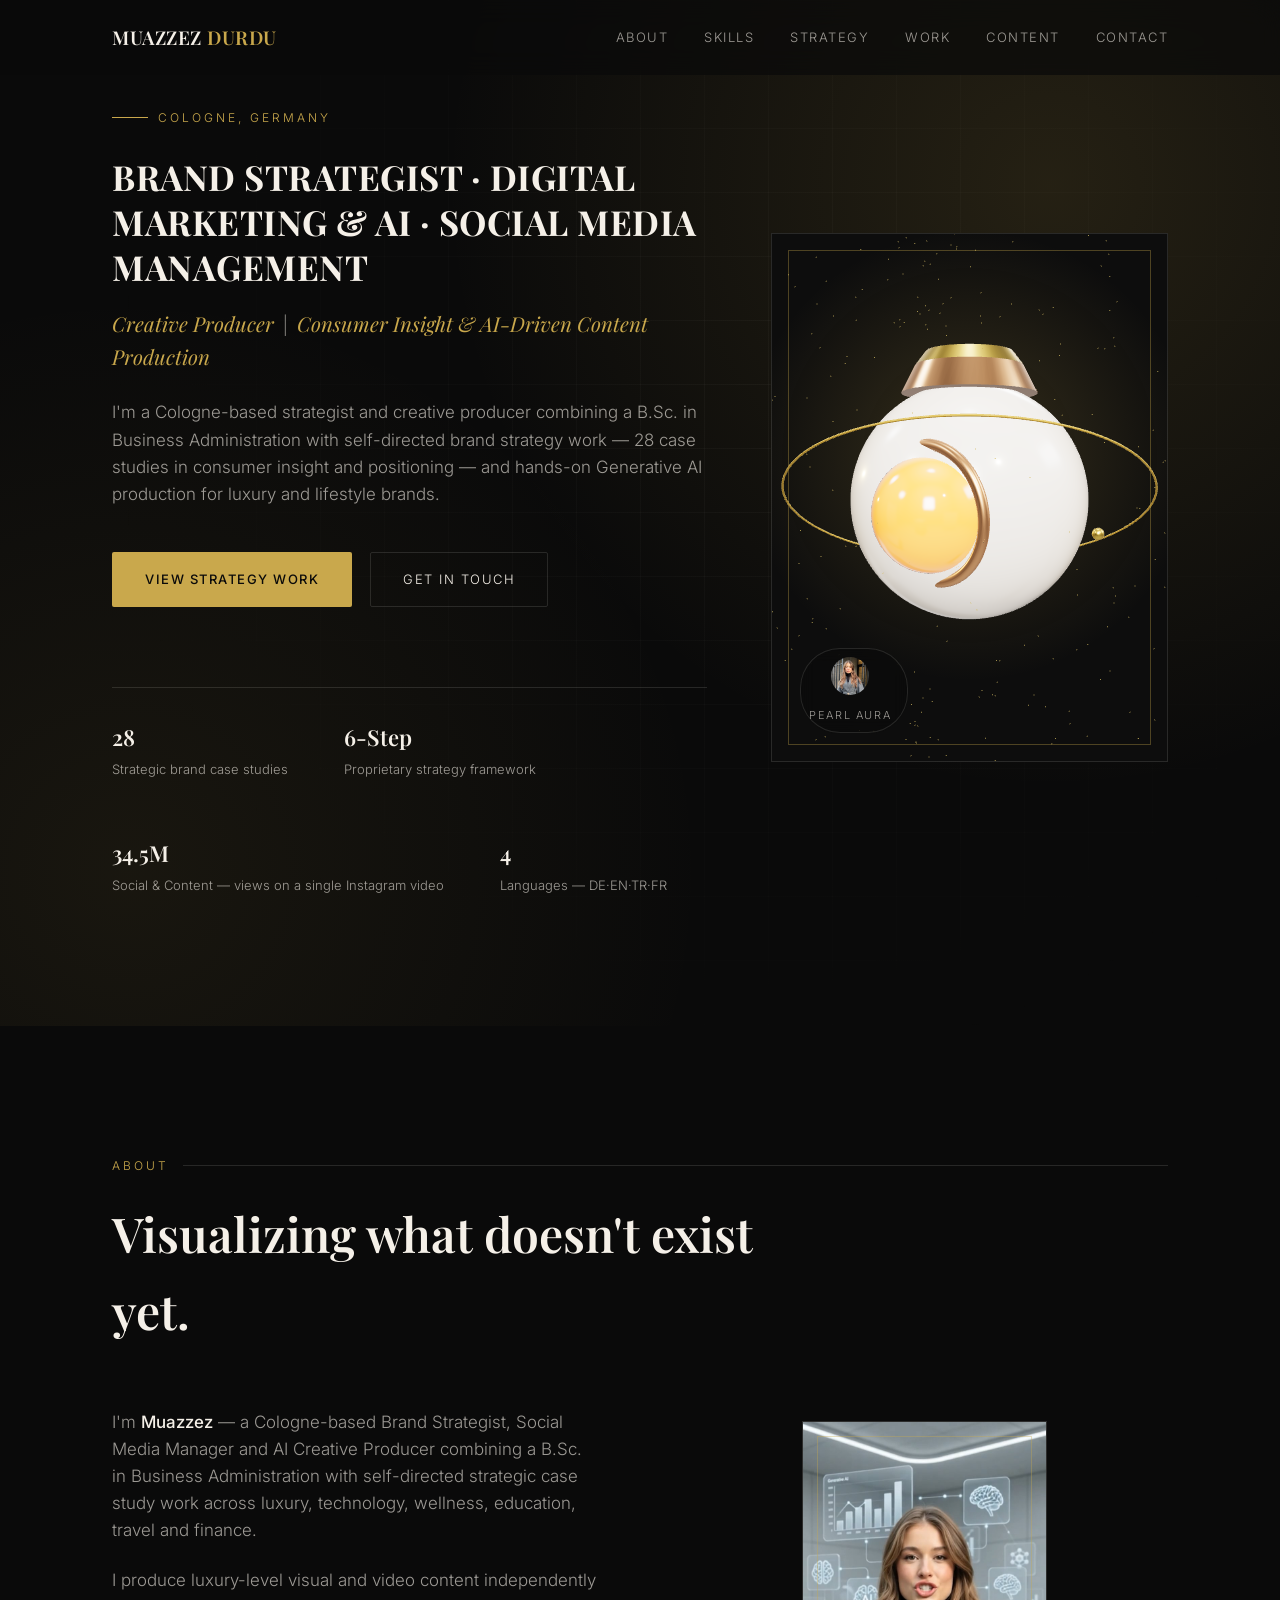
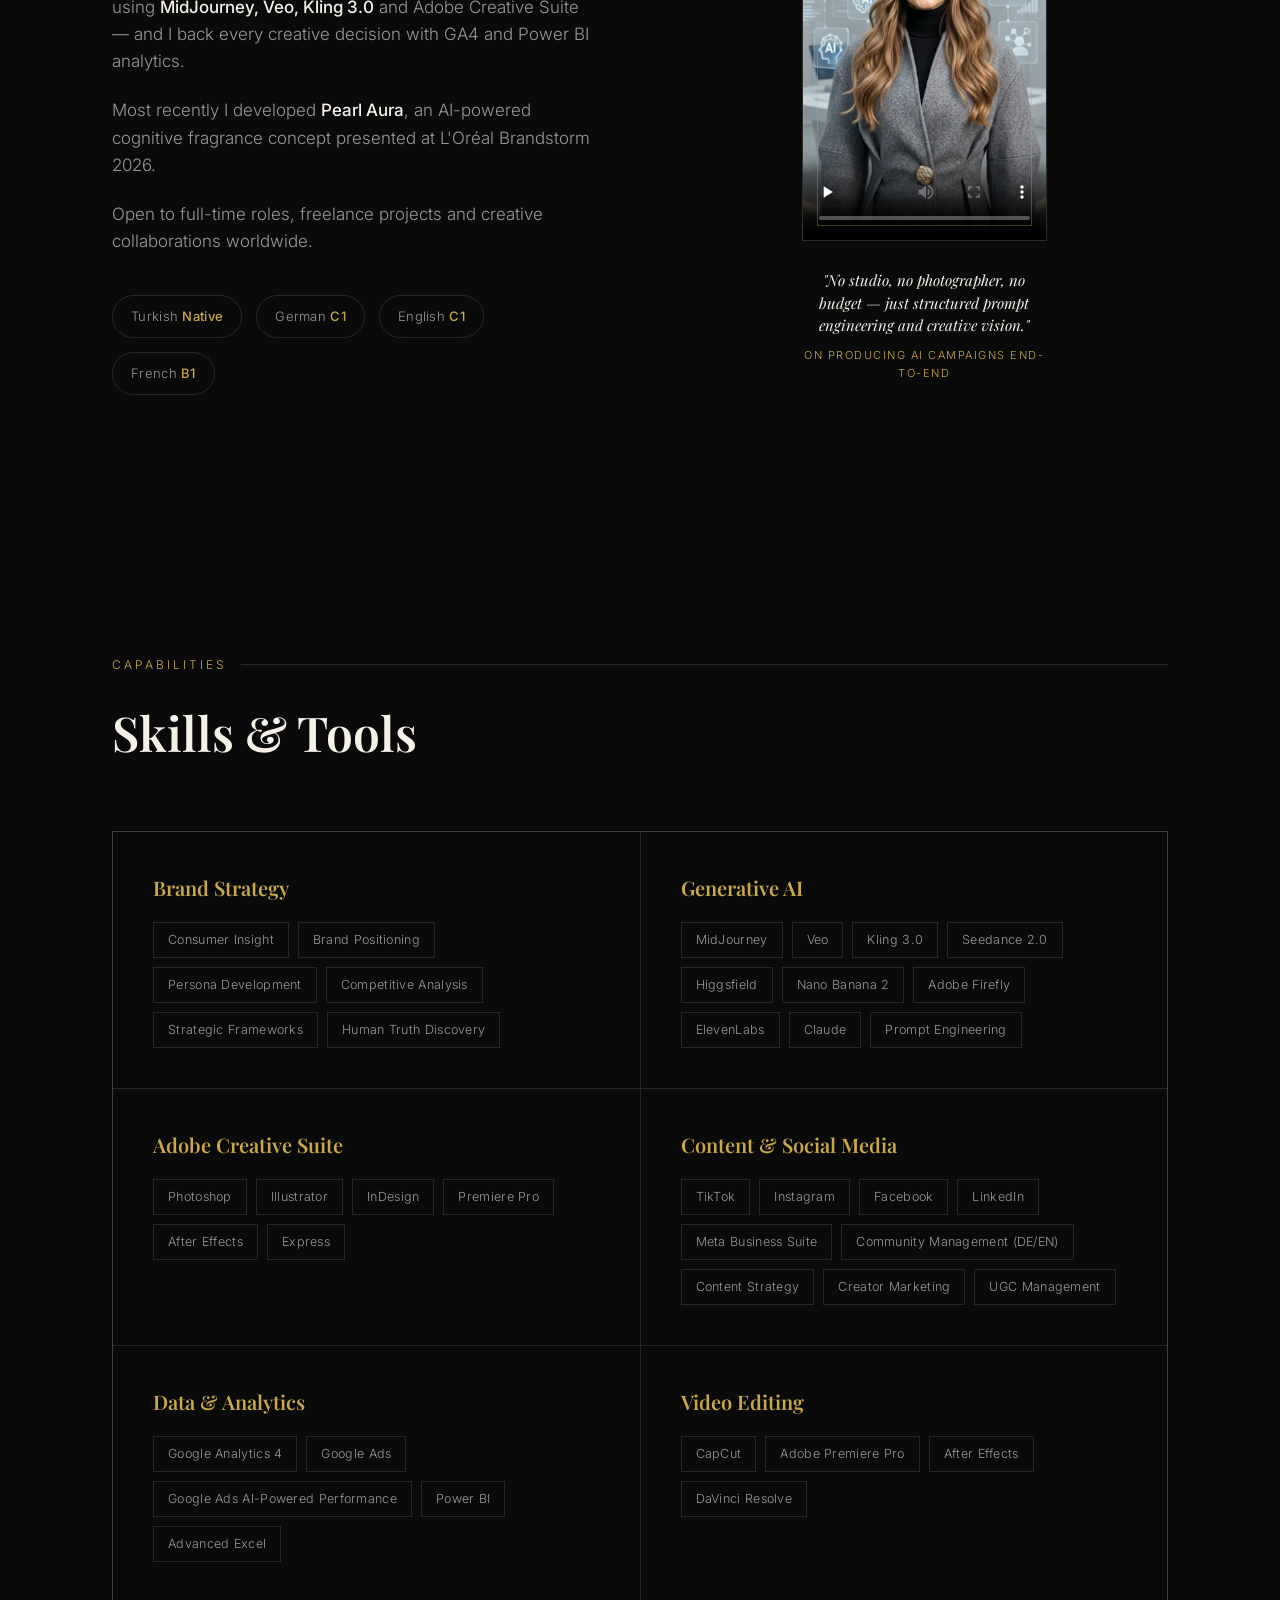
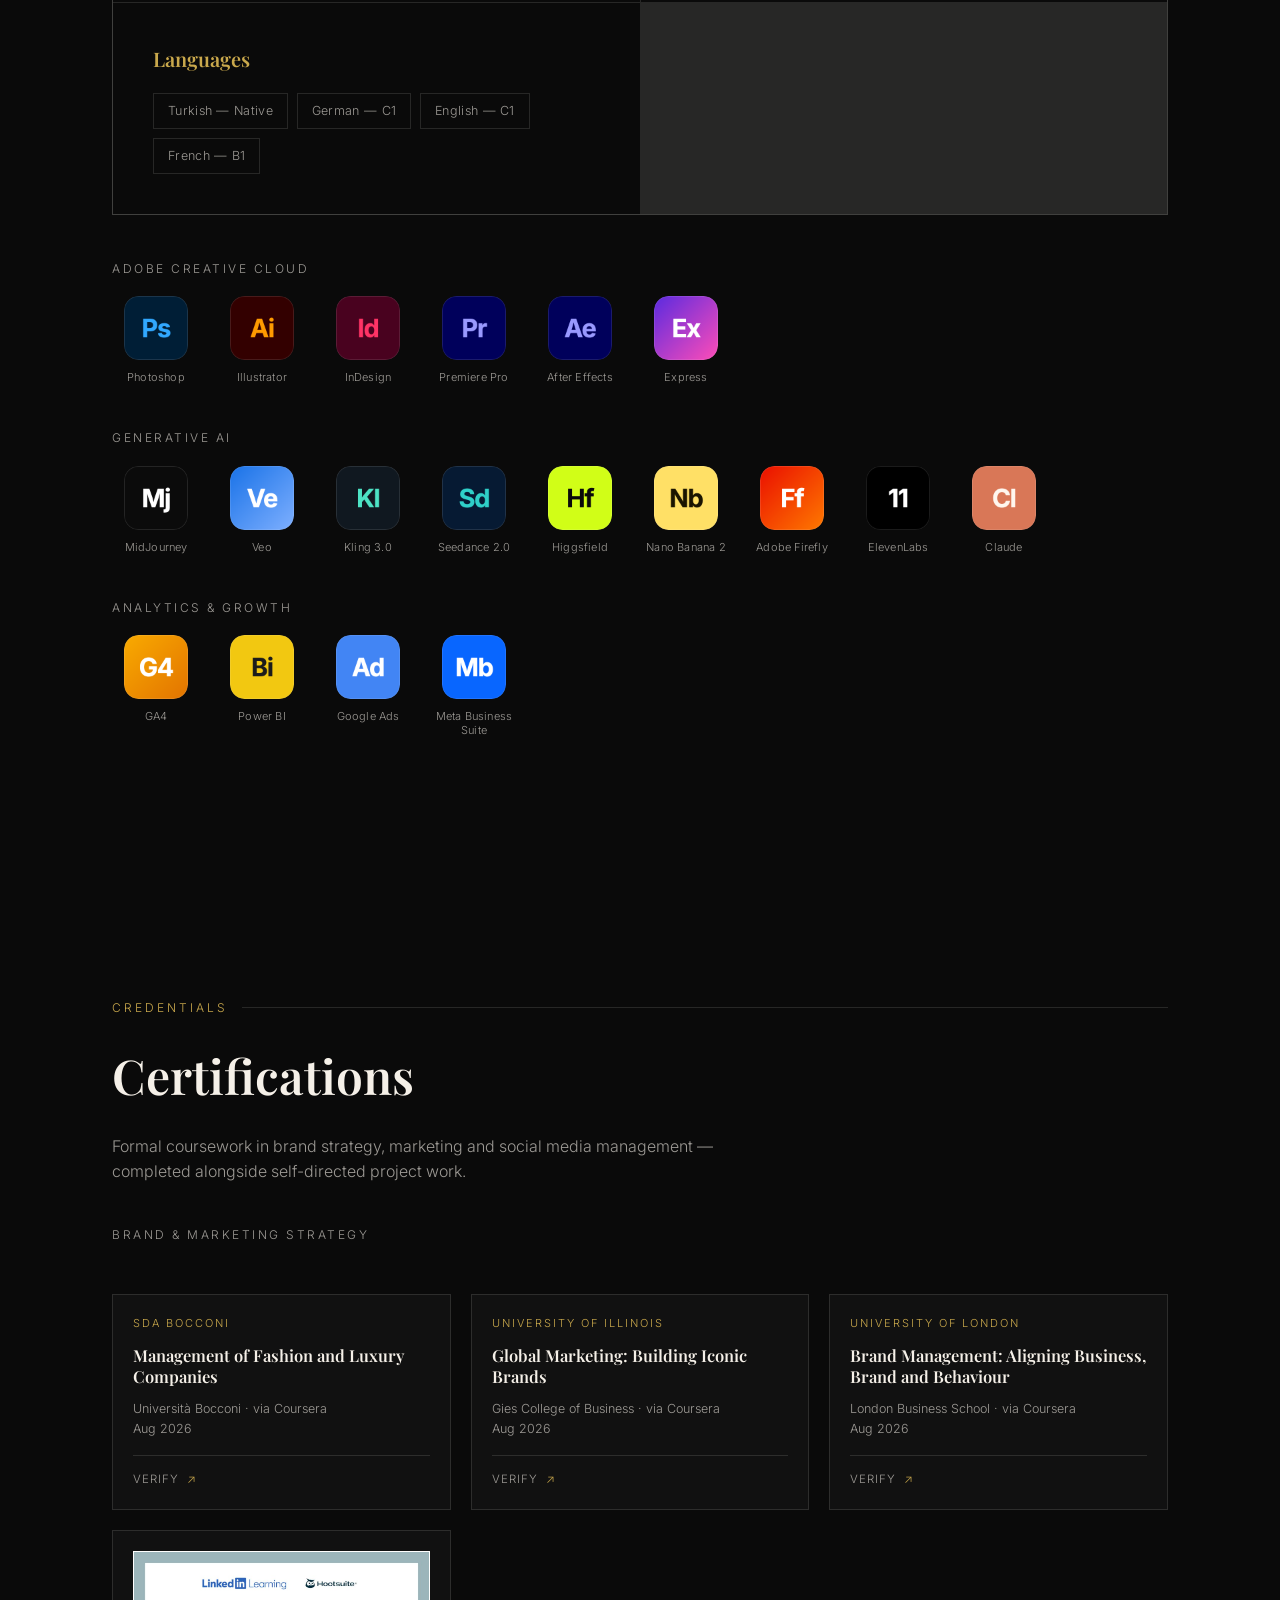
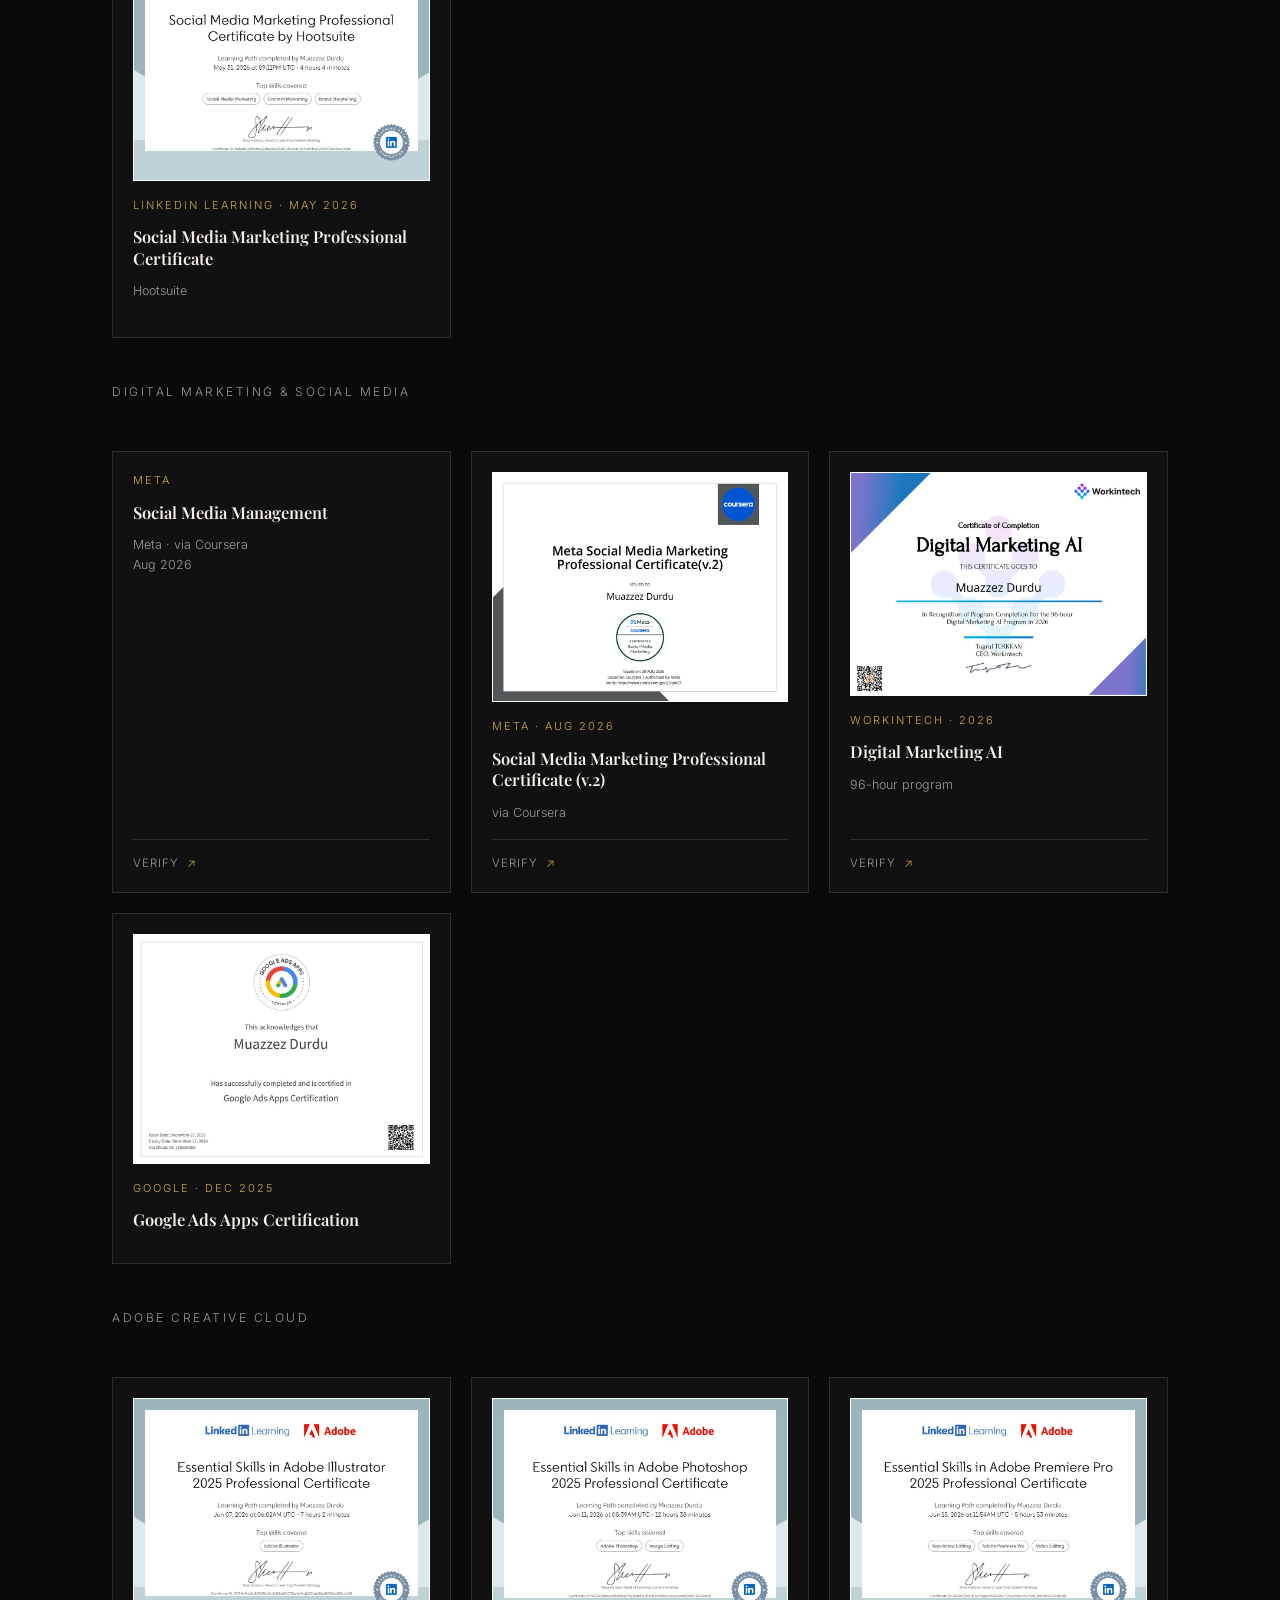
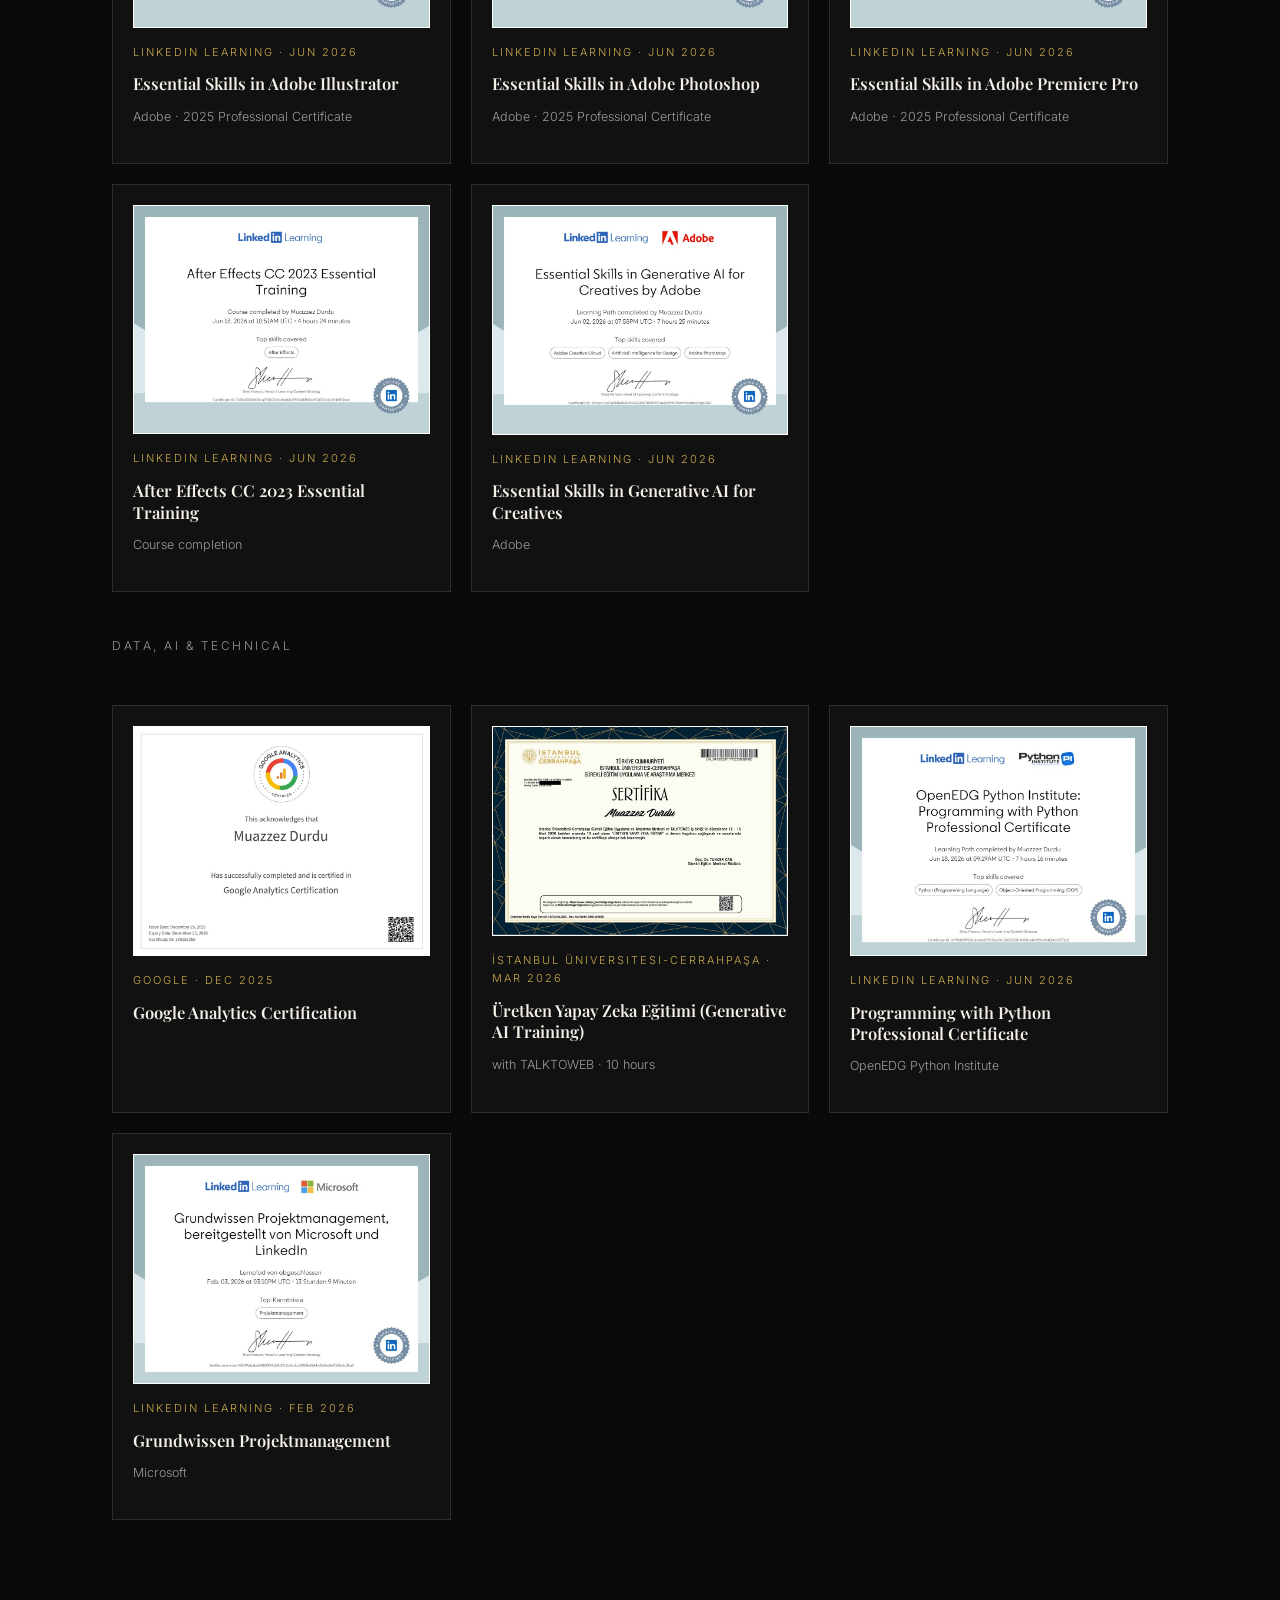
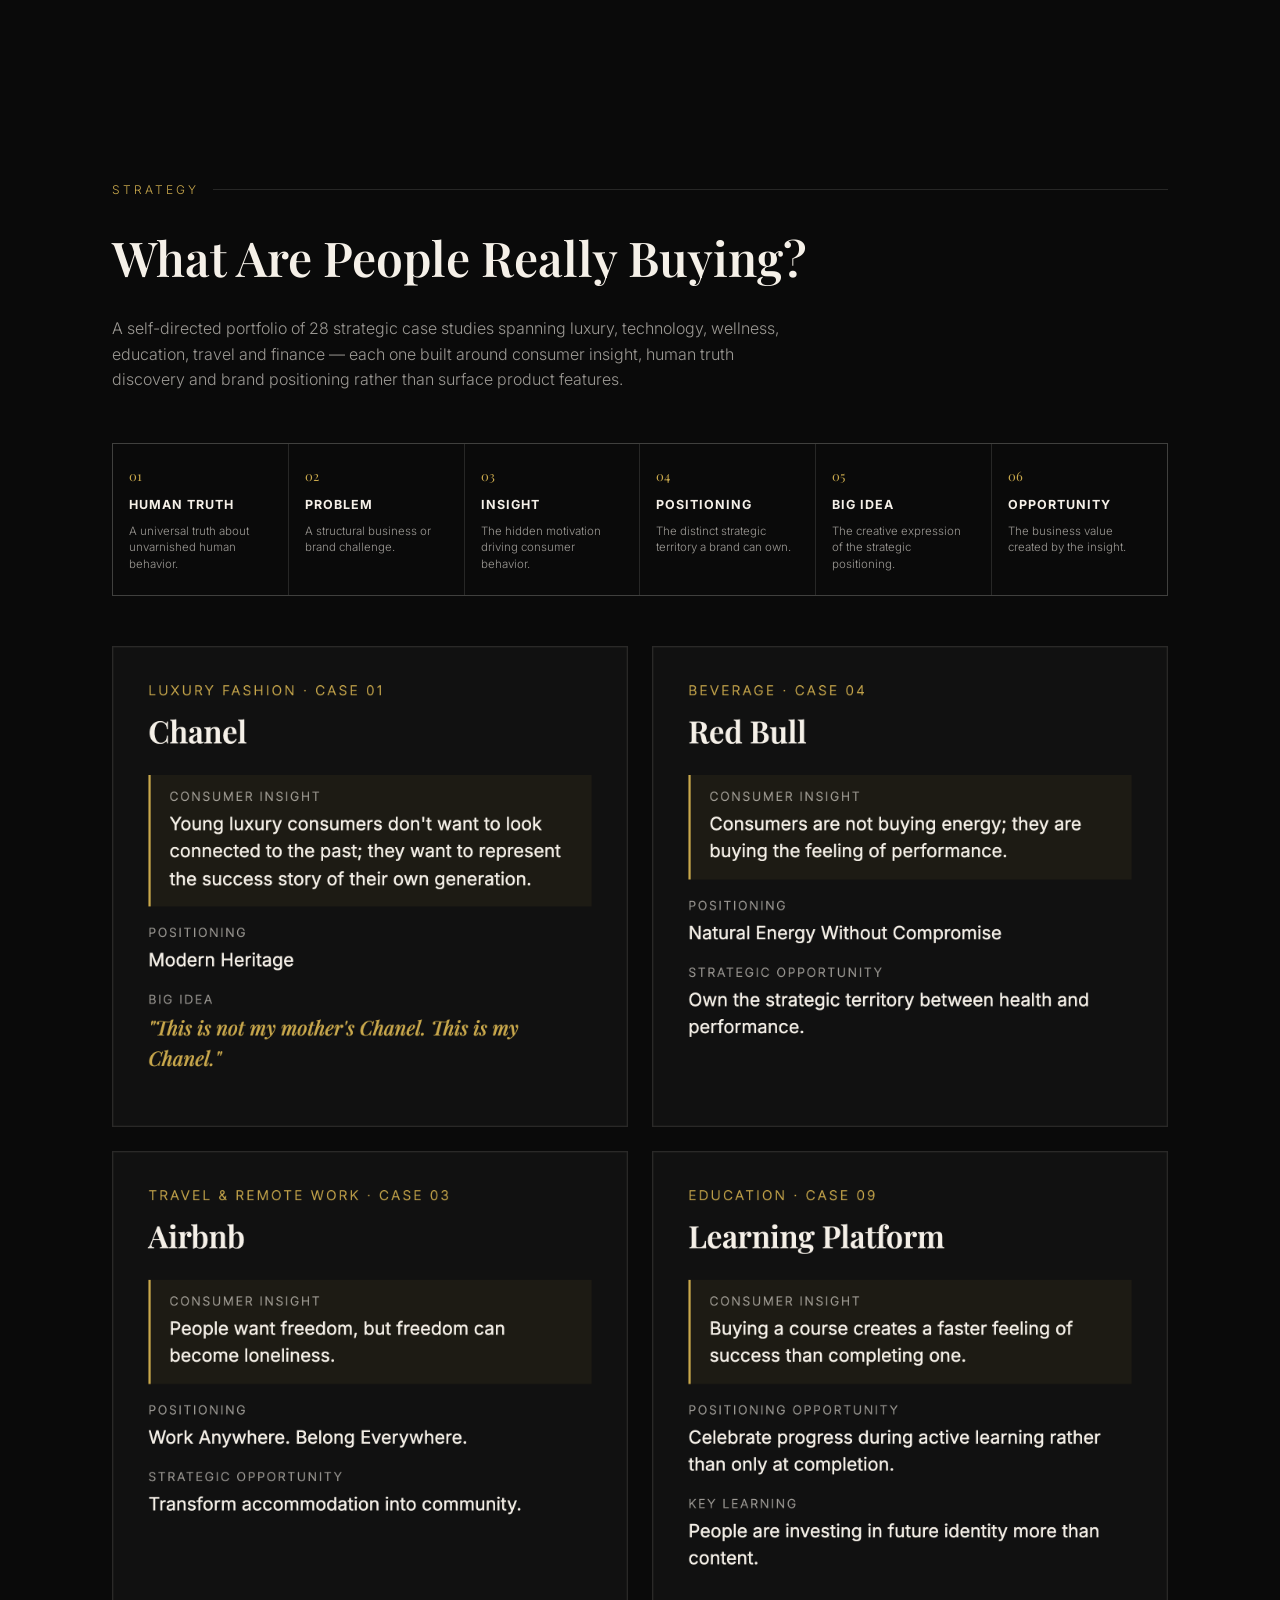
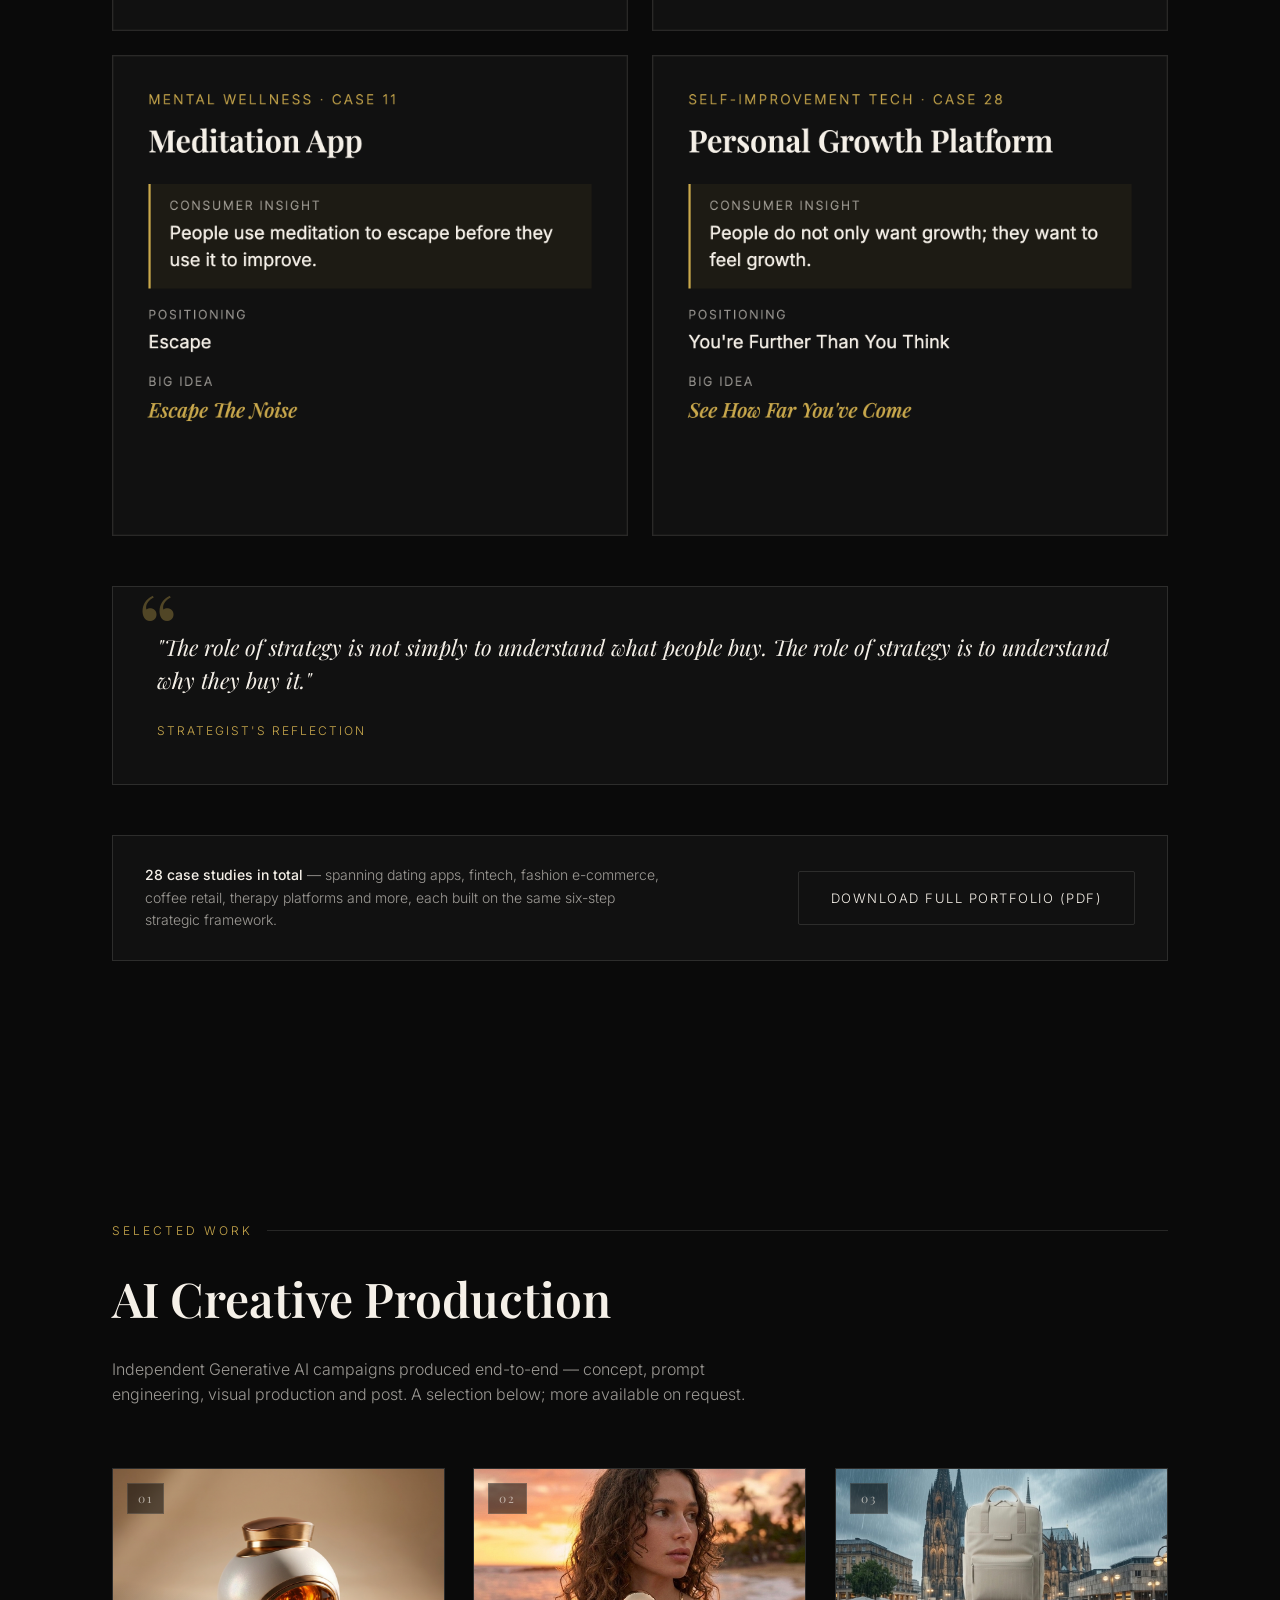
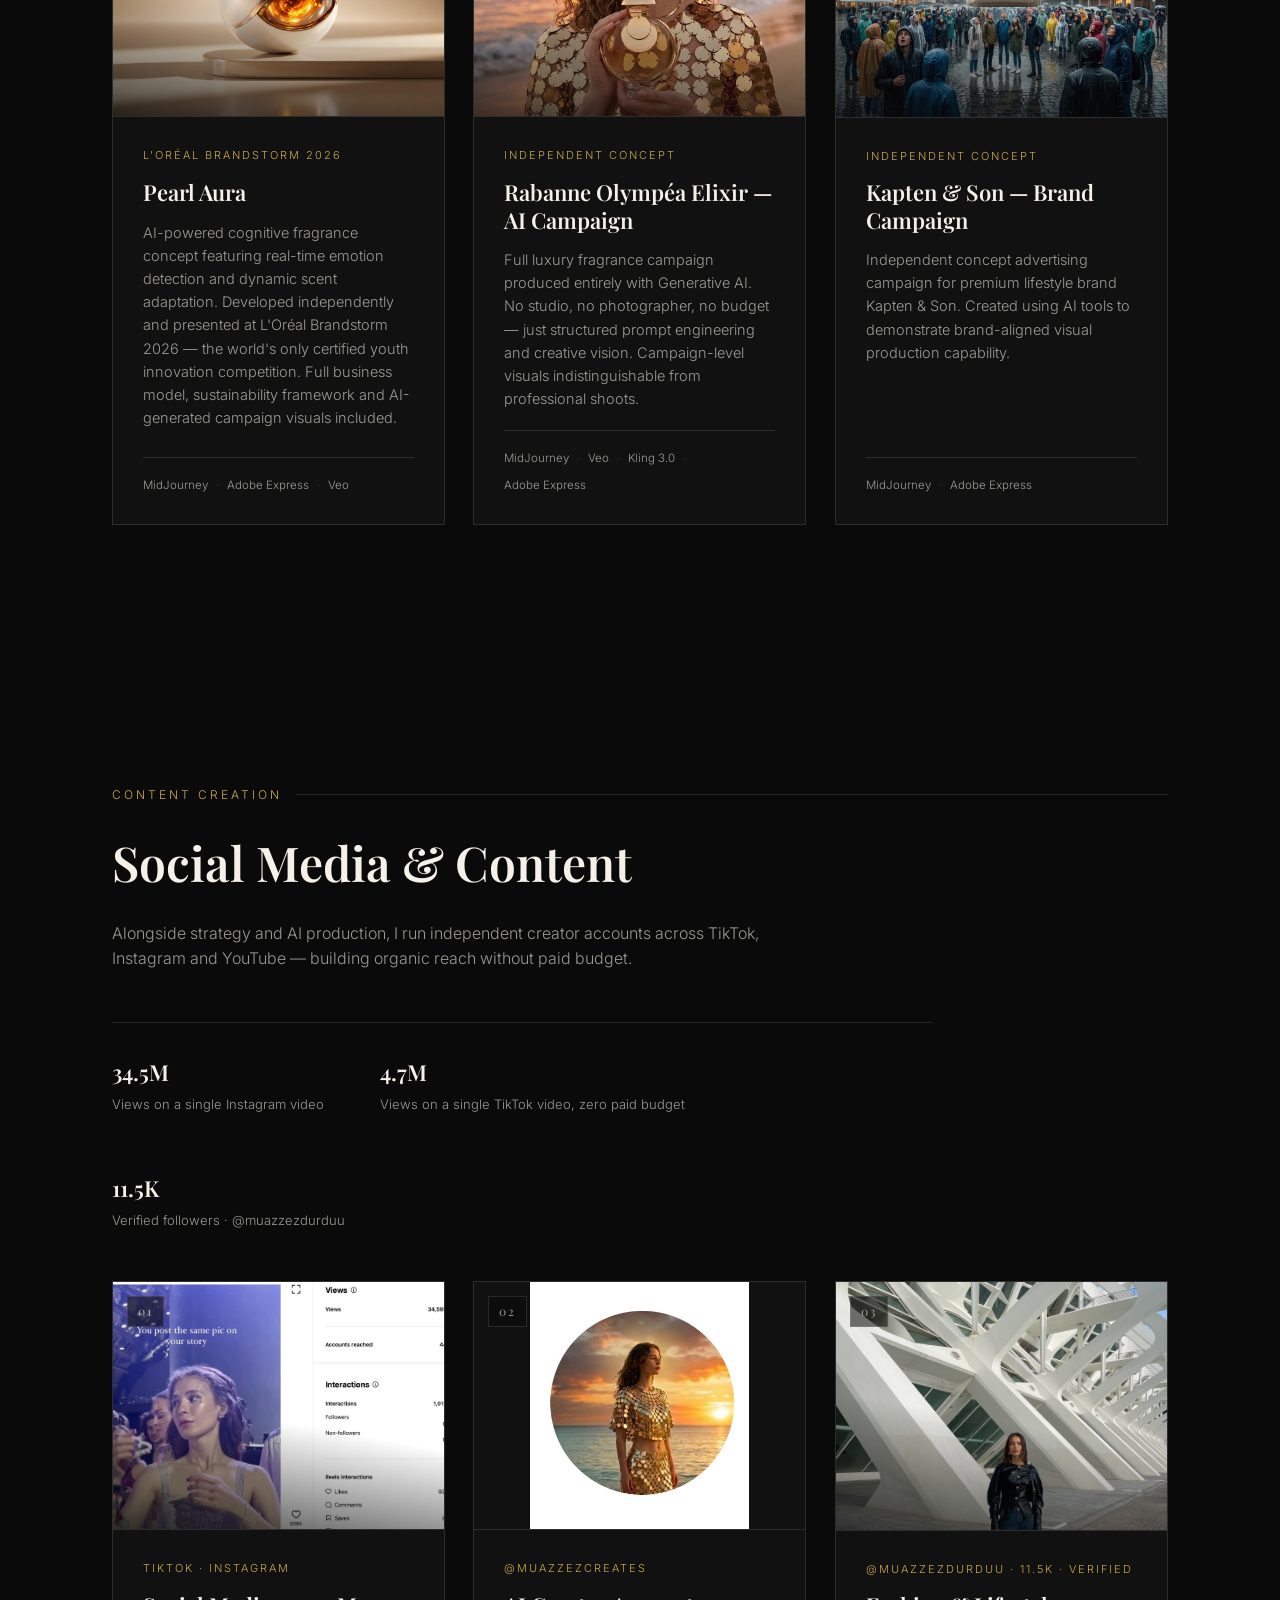
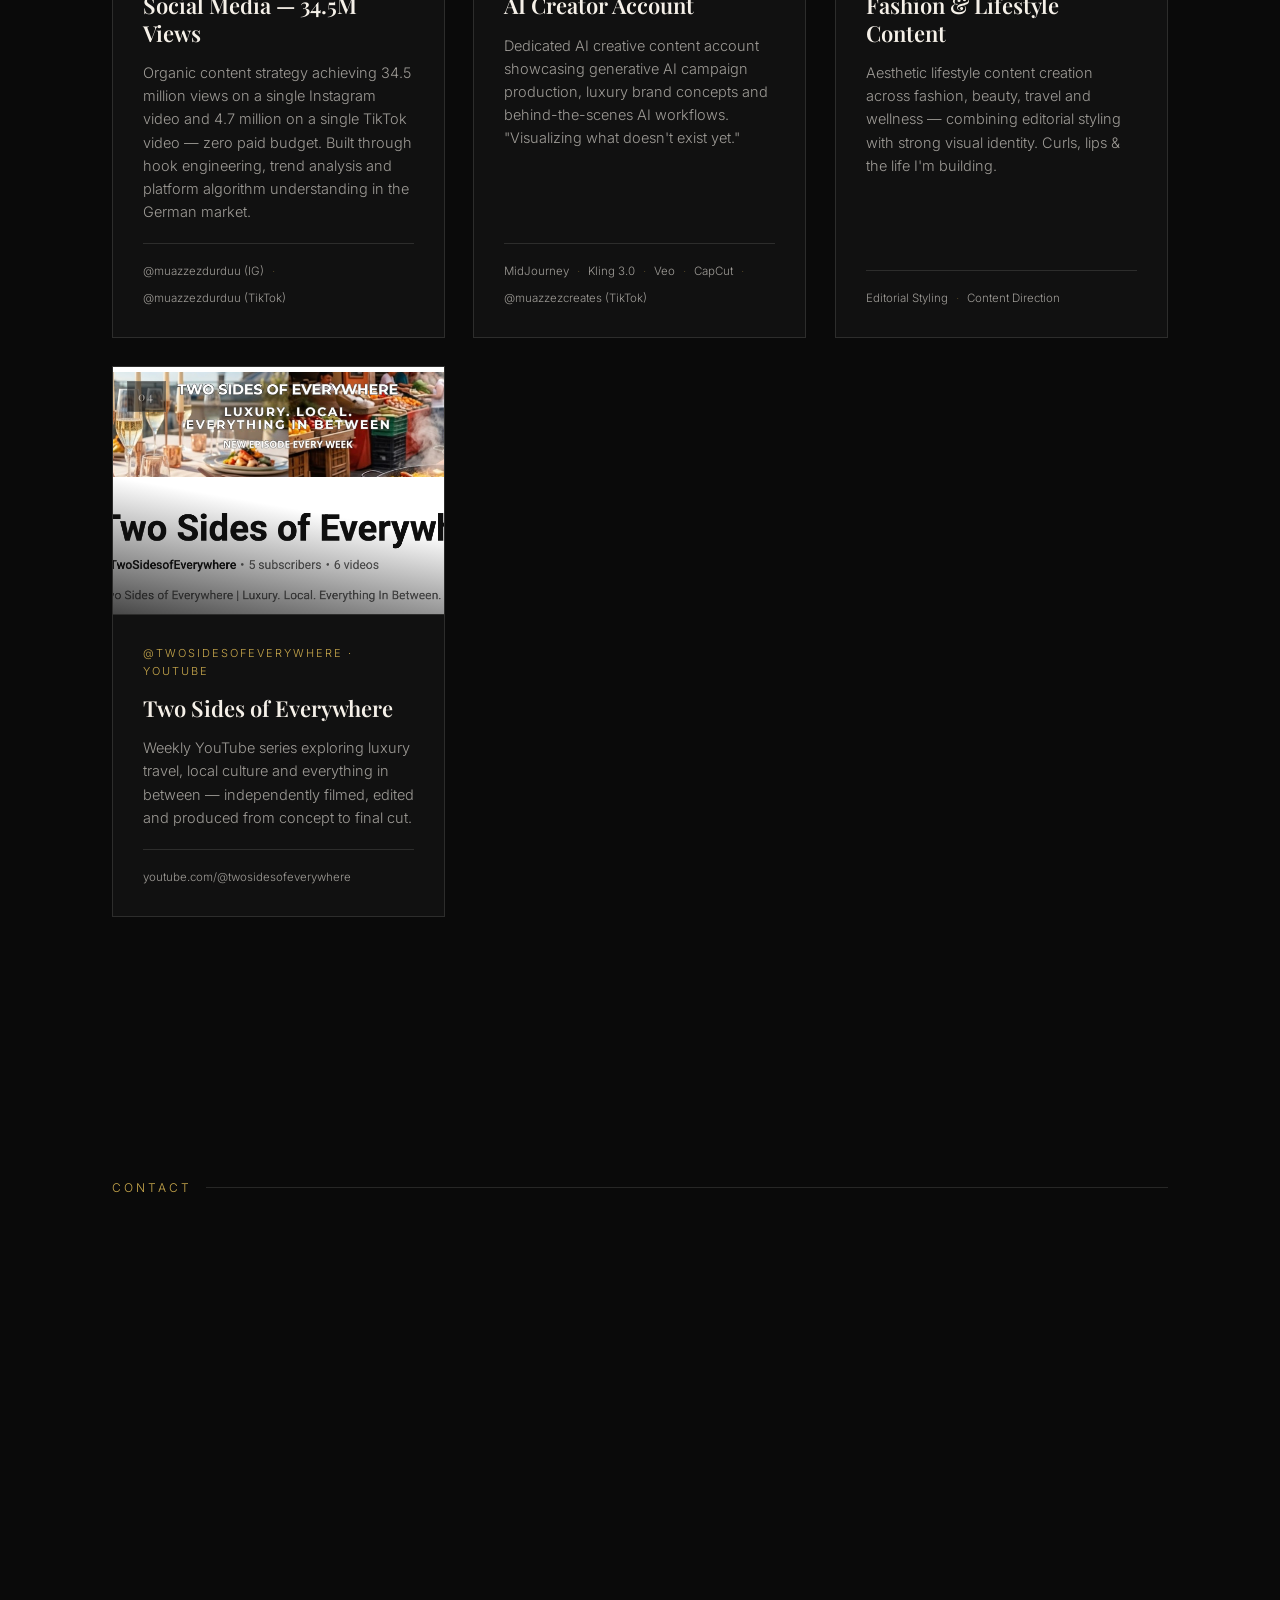
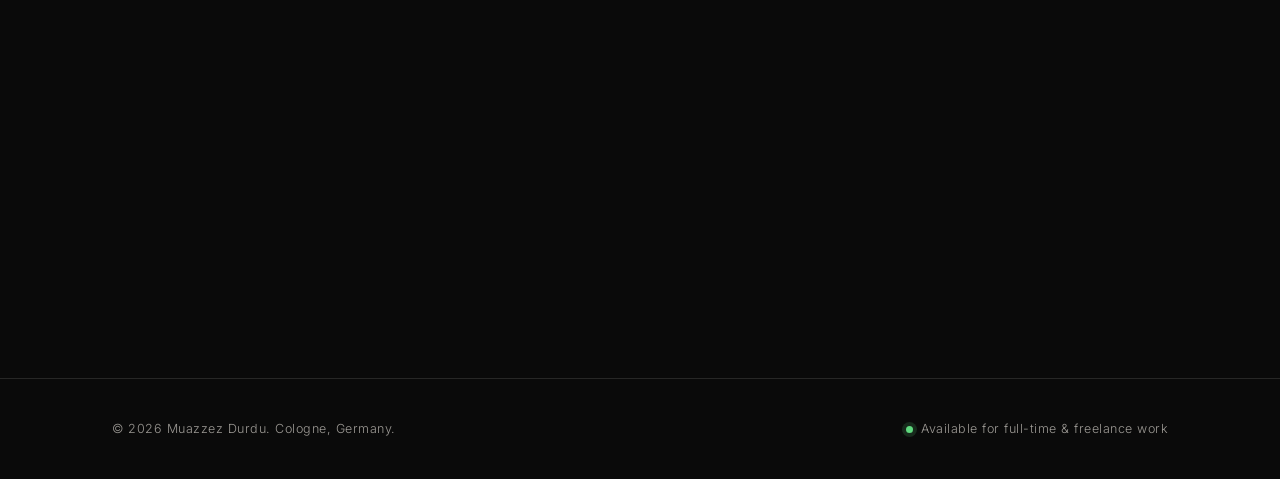
==== commit 5541ee93: "Add files via upload" ====
--- a/index-3d.html
+++ b/index-3d.html
@@ -5,7 +5,7 @@
 <meta name="viewport" content="width=device-width, initial-scale=1.0">
 <title>3D · Muazzez Durdu — Brand Strategist · Digital Marketing & AI · Social Media Management</title>
 <meta name="description" content="Muazzez Durdu — Cologne-based Brand Strategist, Digital Marketing & AI and Social Media Management specialist. Creative Producer focused on consumer insight and AI-driven content production.">
-<script type="importmap">{"imports":{"three":"./vendor/three.module.js"}}</script>
+<script type="importmap">{"imports":{"three":"./three.module.js"}}</script>
 <link rel="preconnect" href="https://fonts.googleapis.com">
 <link rel="preconnect" href="https://fonts.gstatic.com" crossorigin>
 <link href="https://fonts.googleapis.com/css2?family=Playfair+Display:ital,wght@0,400;0,500;0,600;0,700;1,500&family=Inter:wght@300;400;500;600&display=swap" rel="stylesheet">
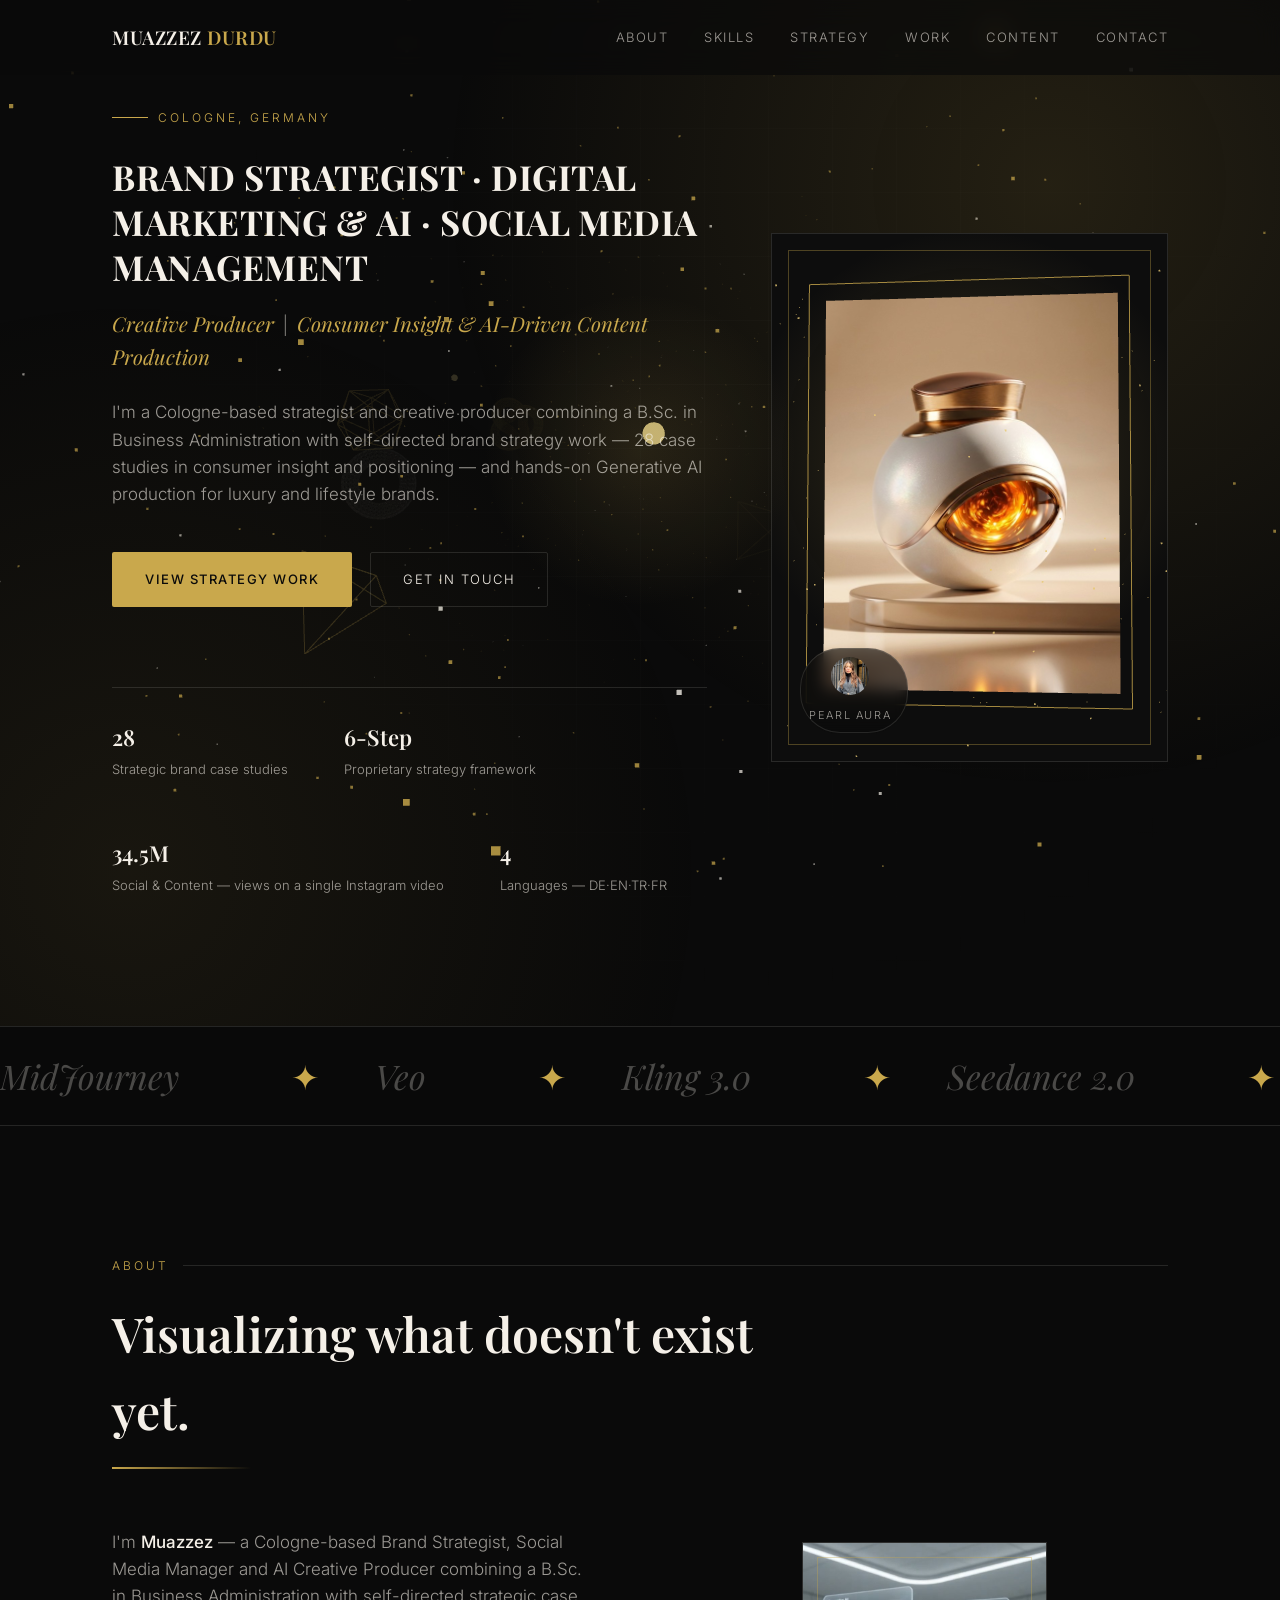
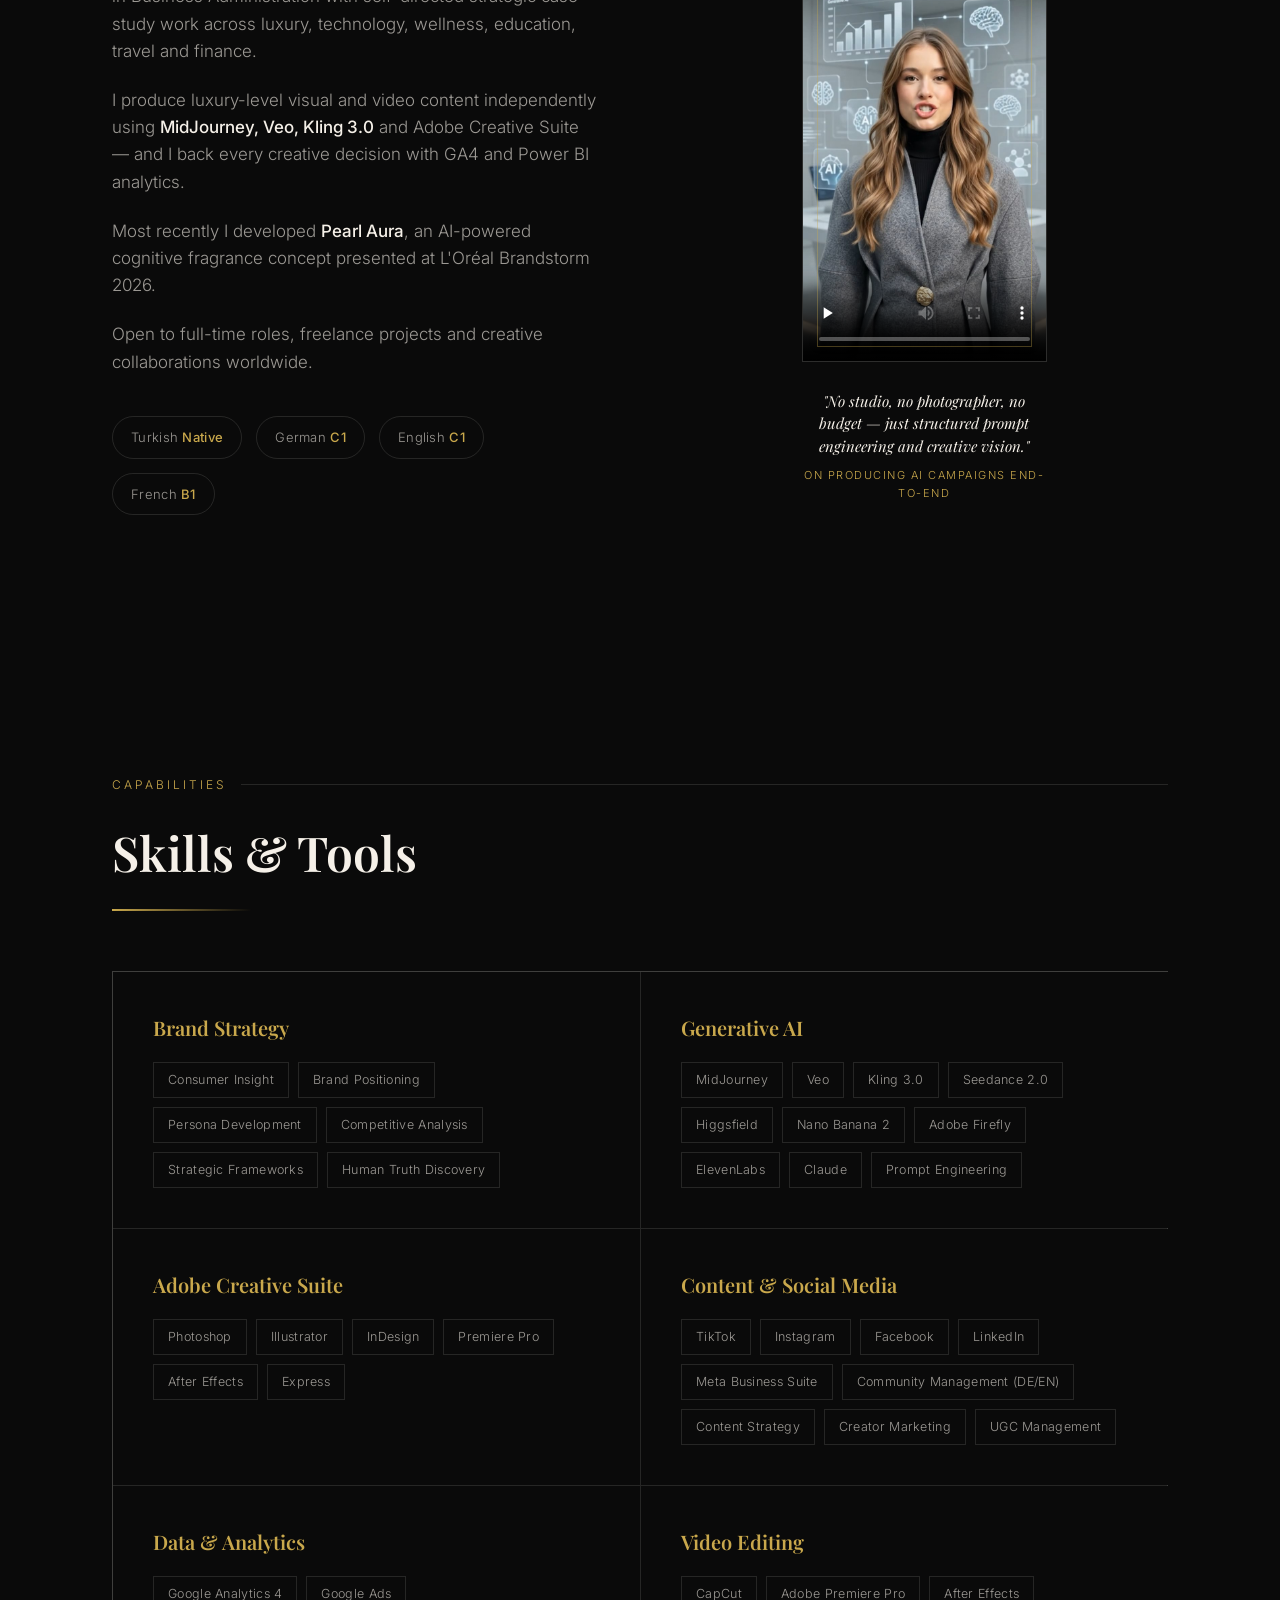
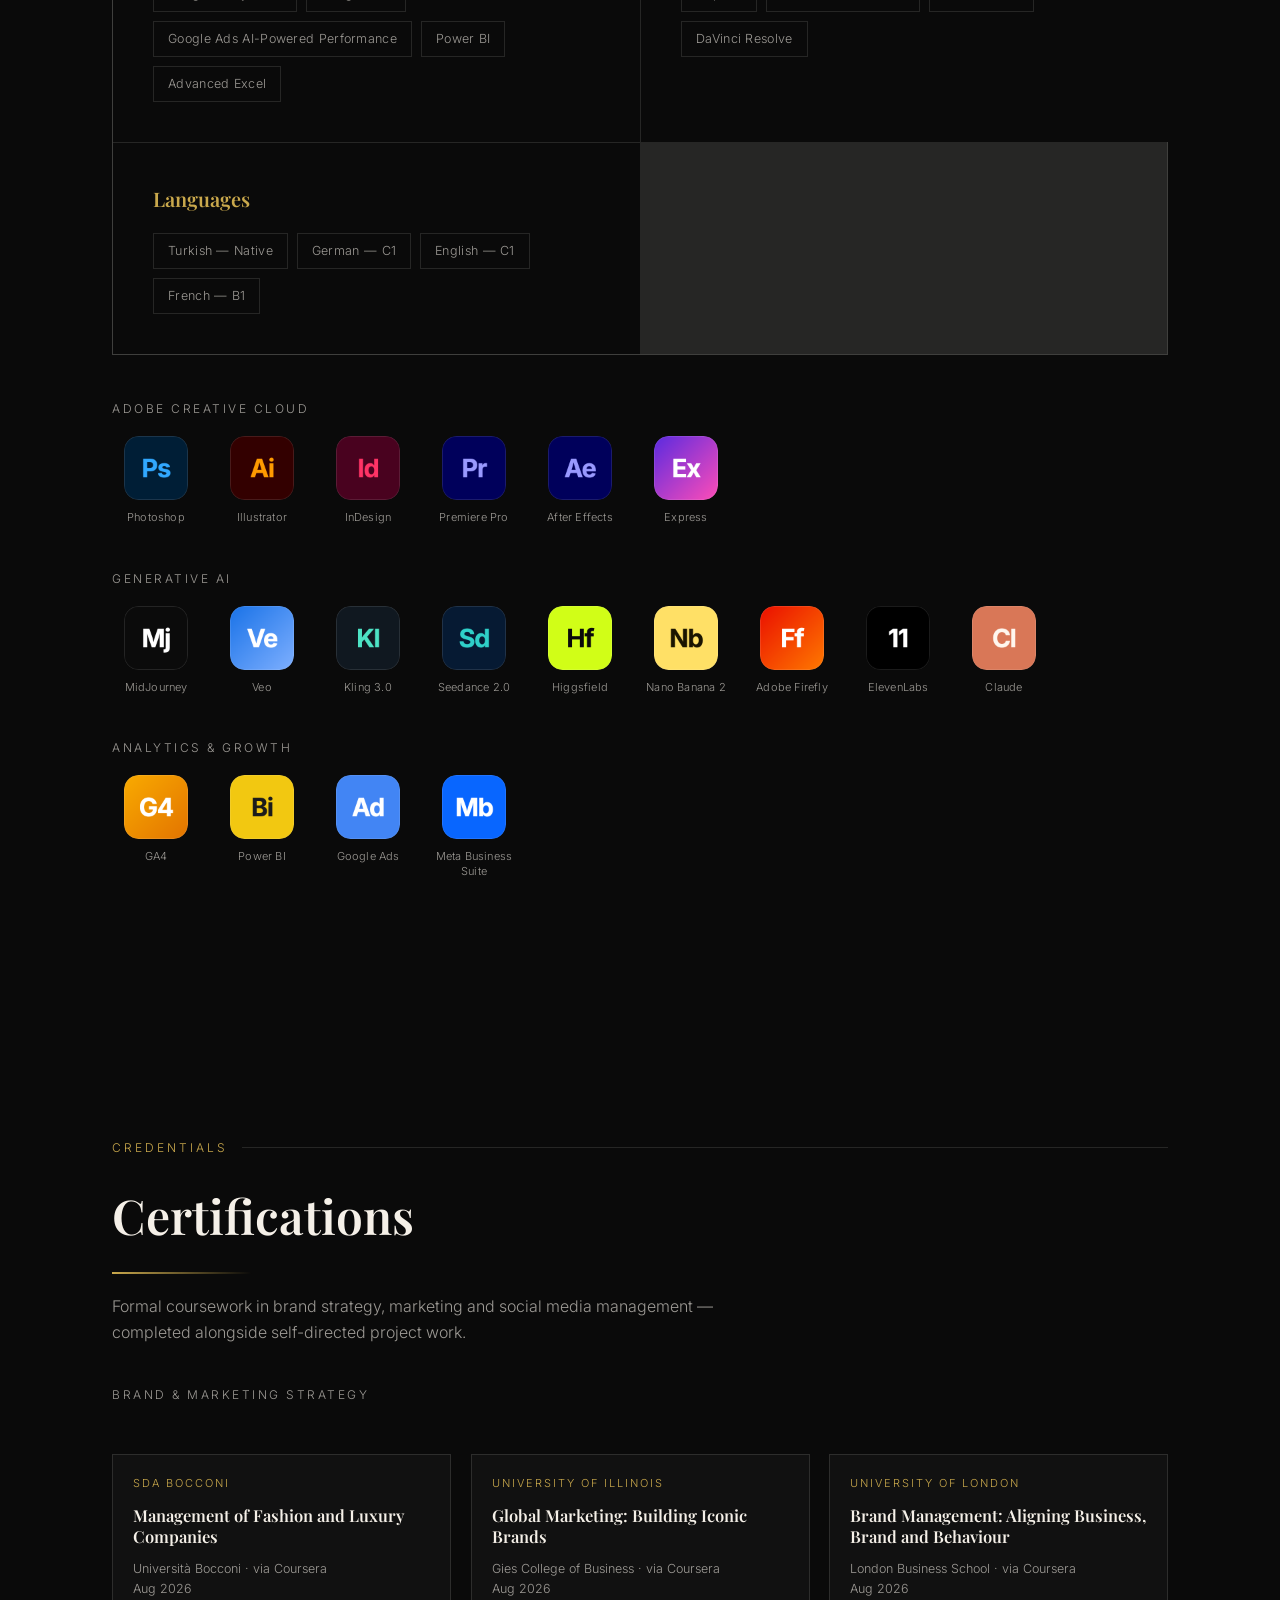
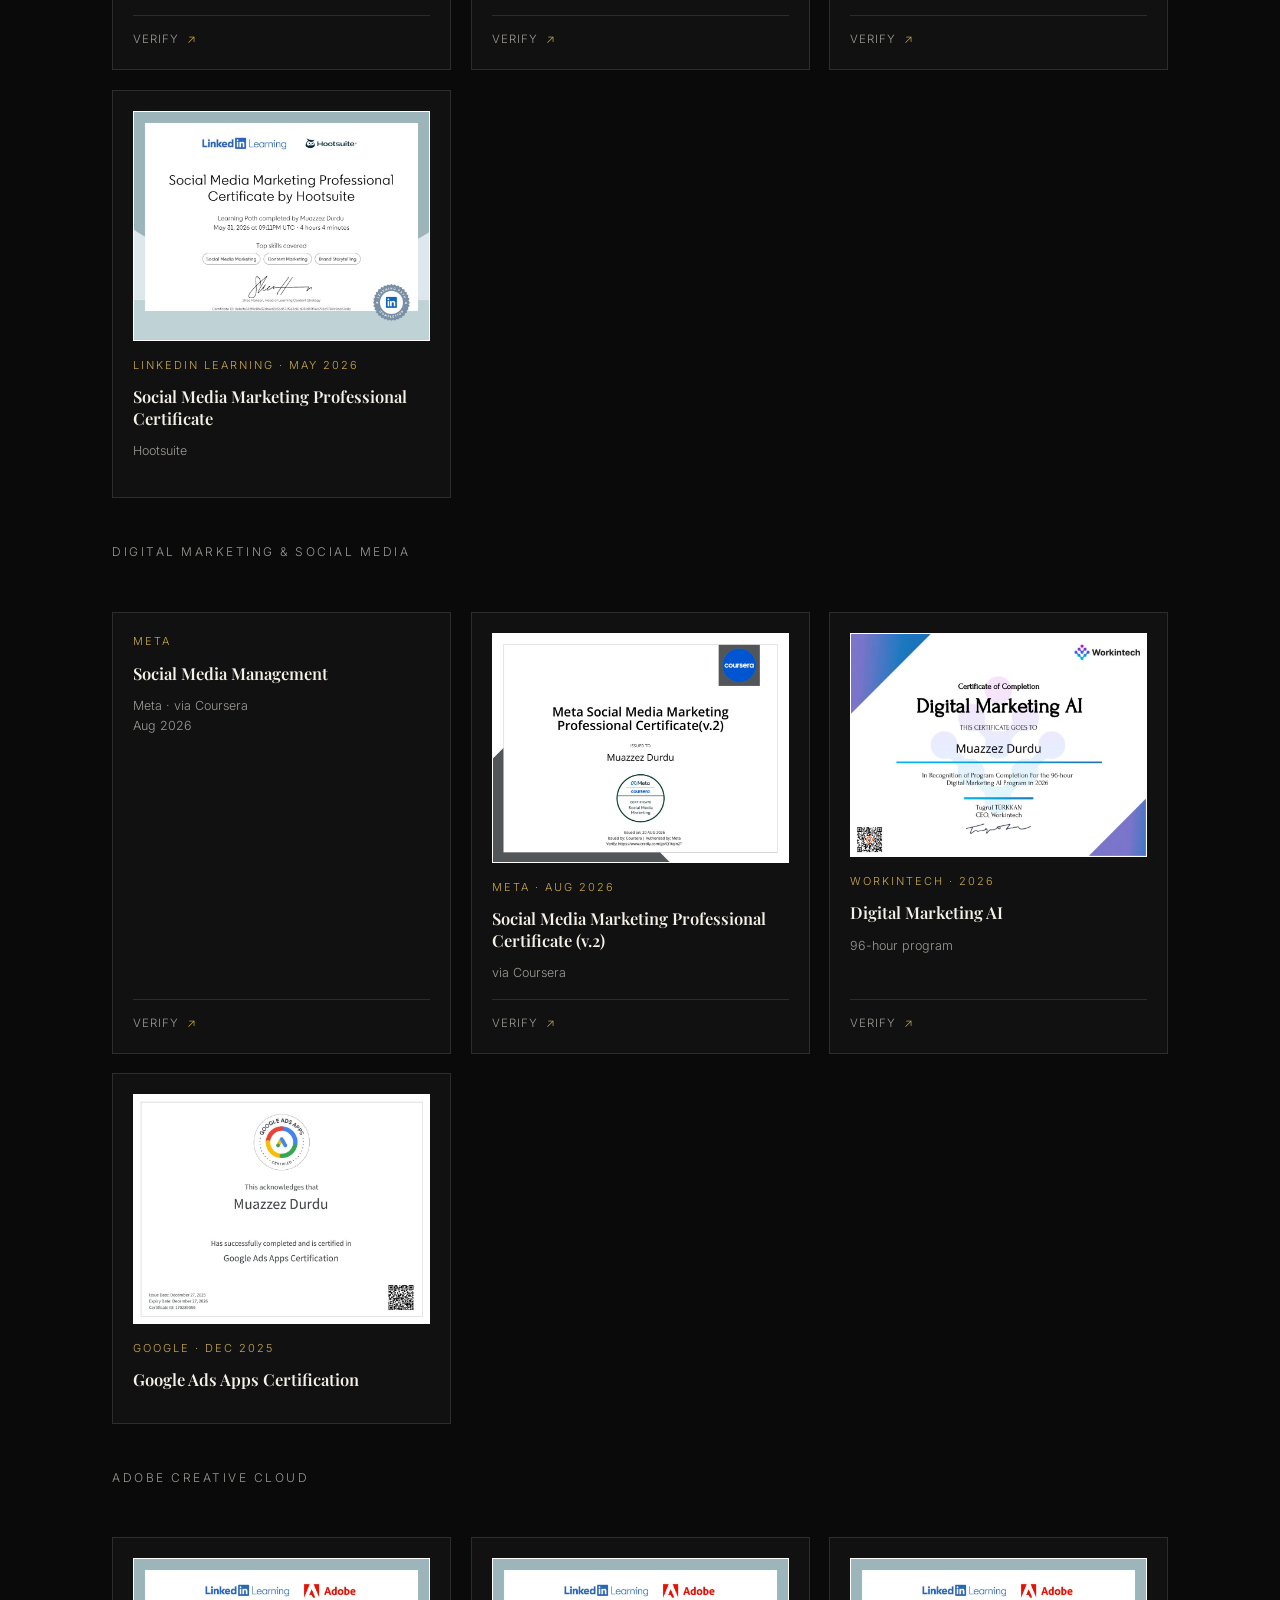
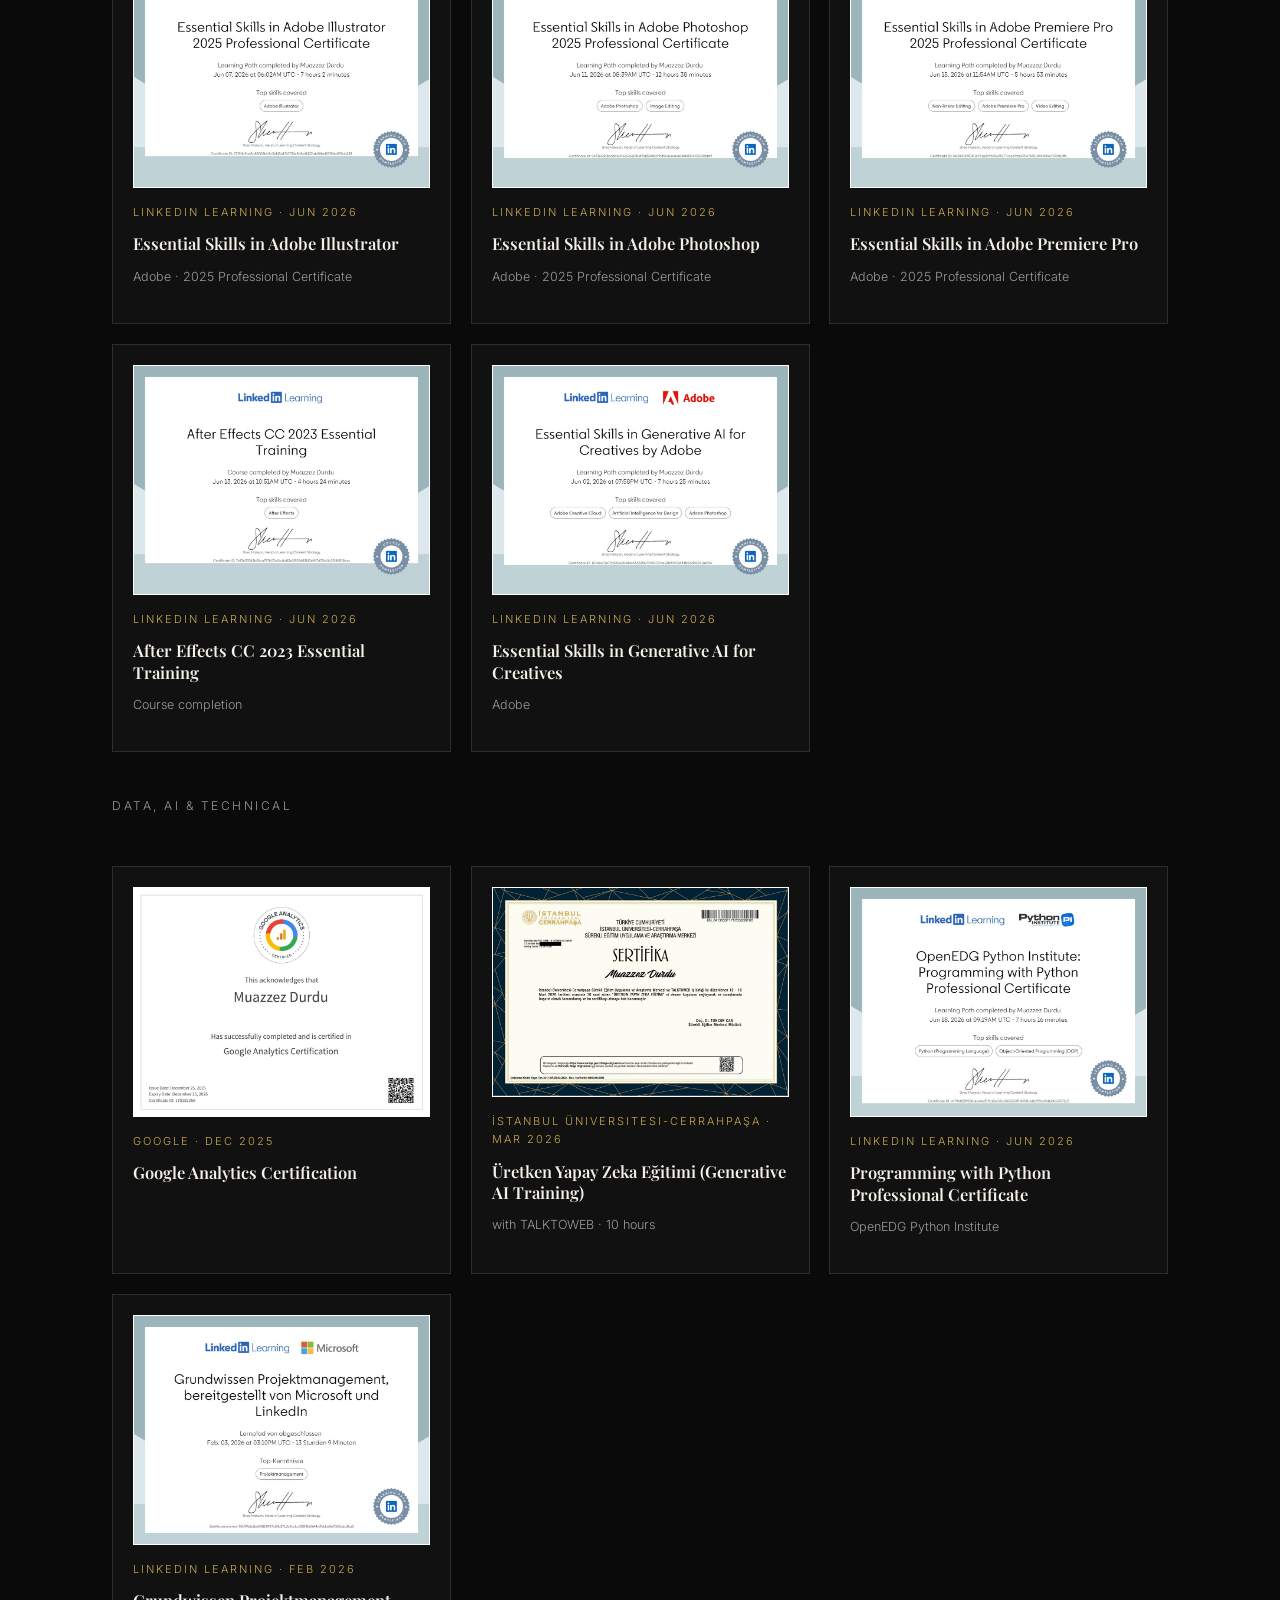
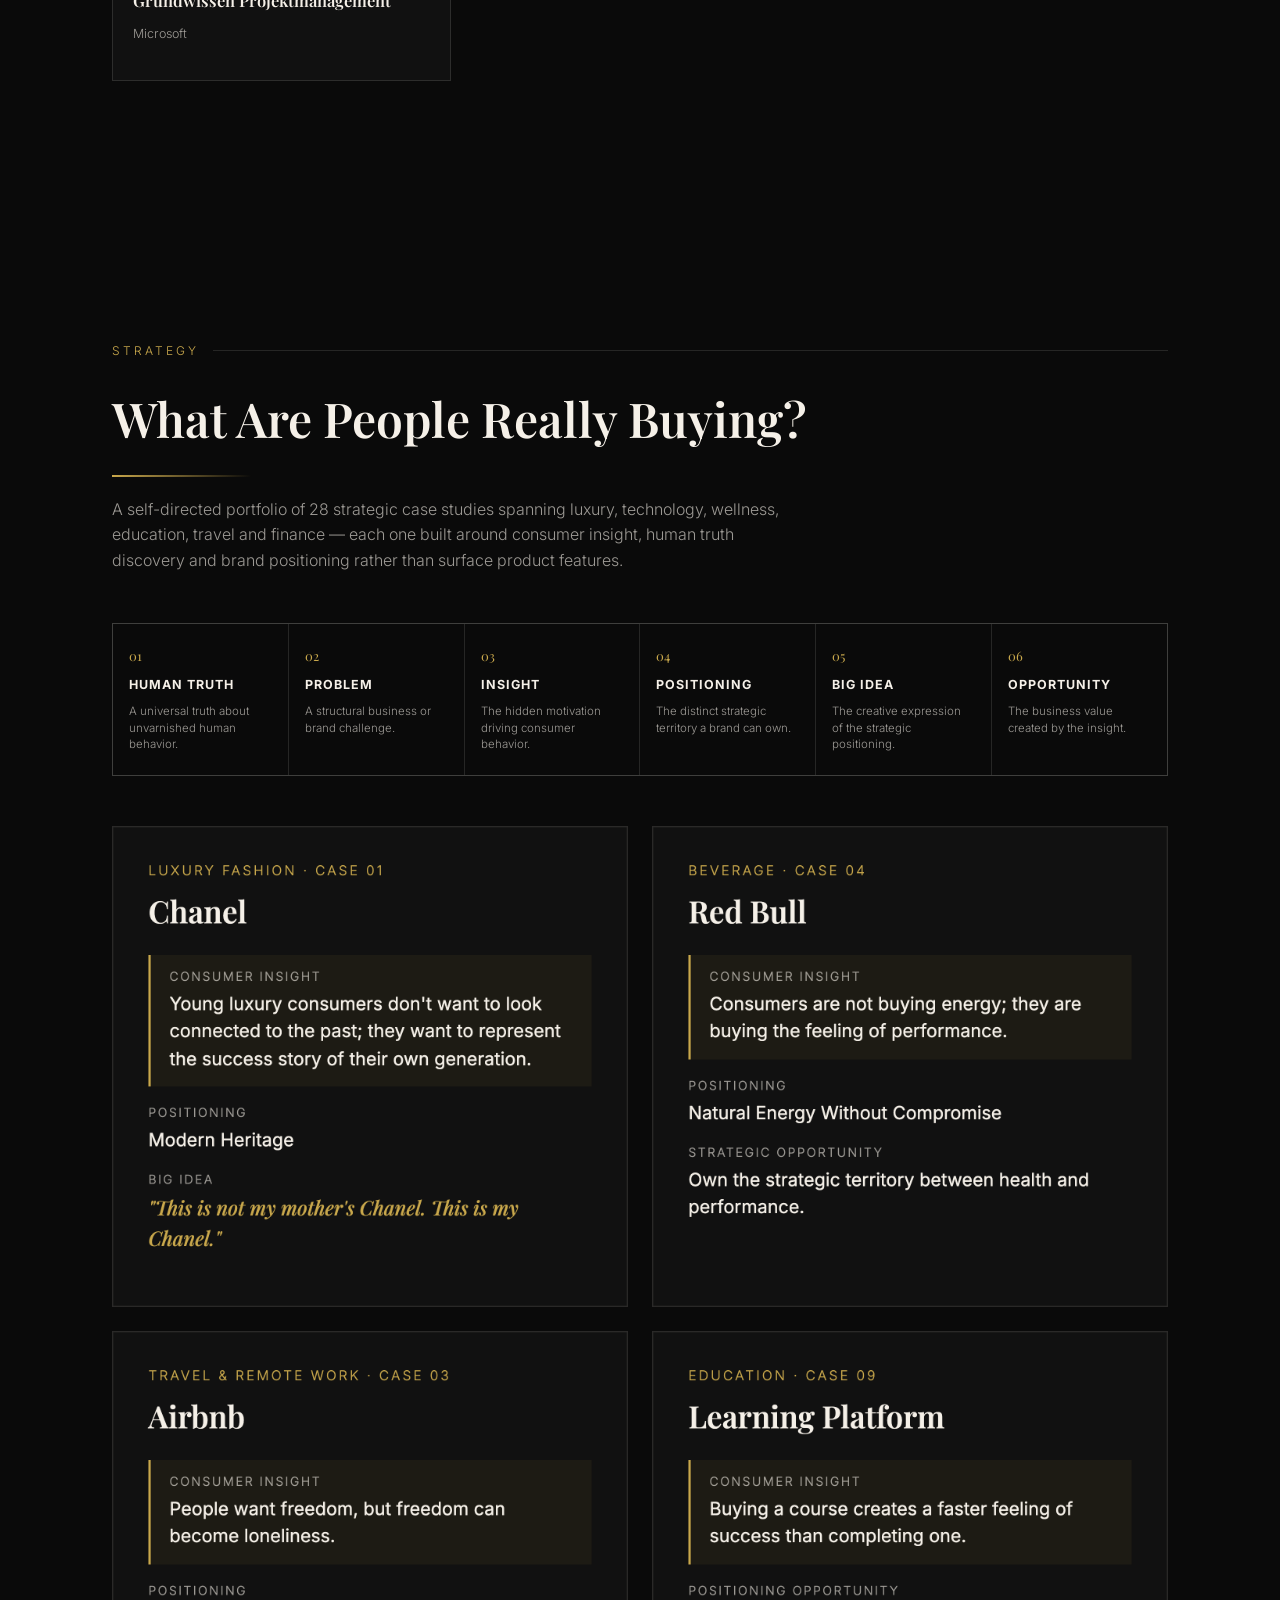
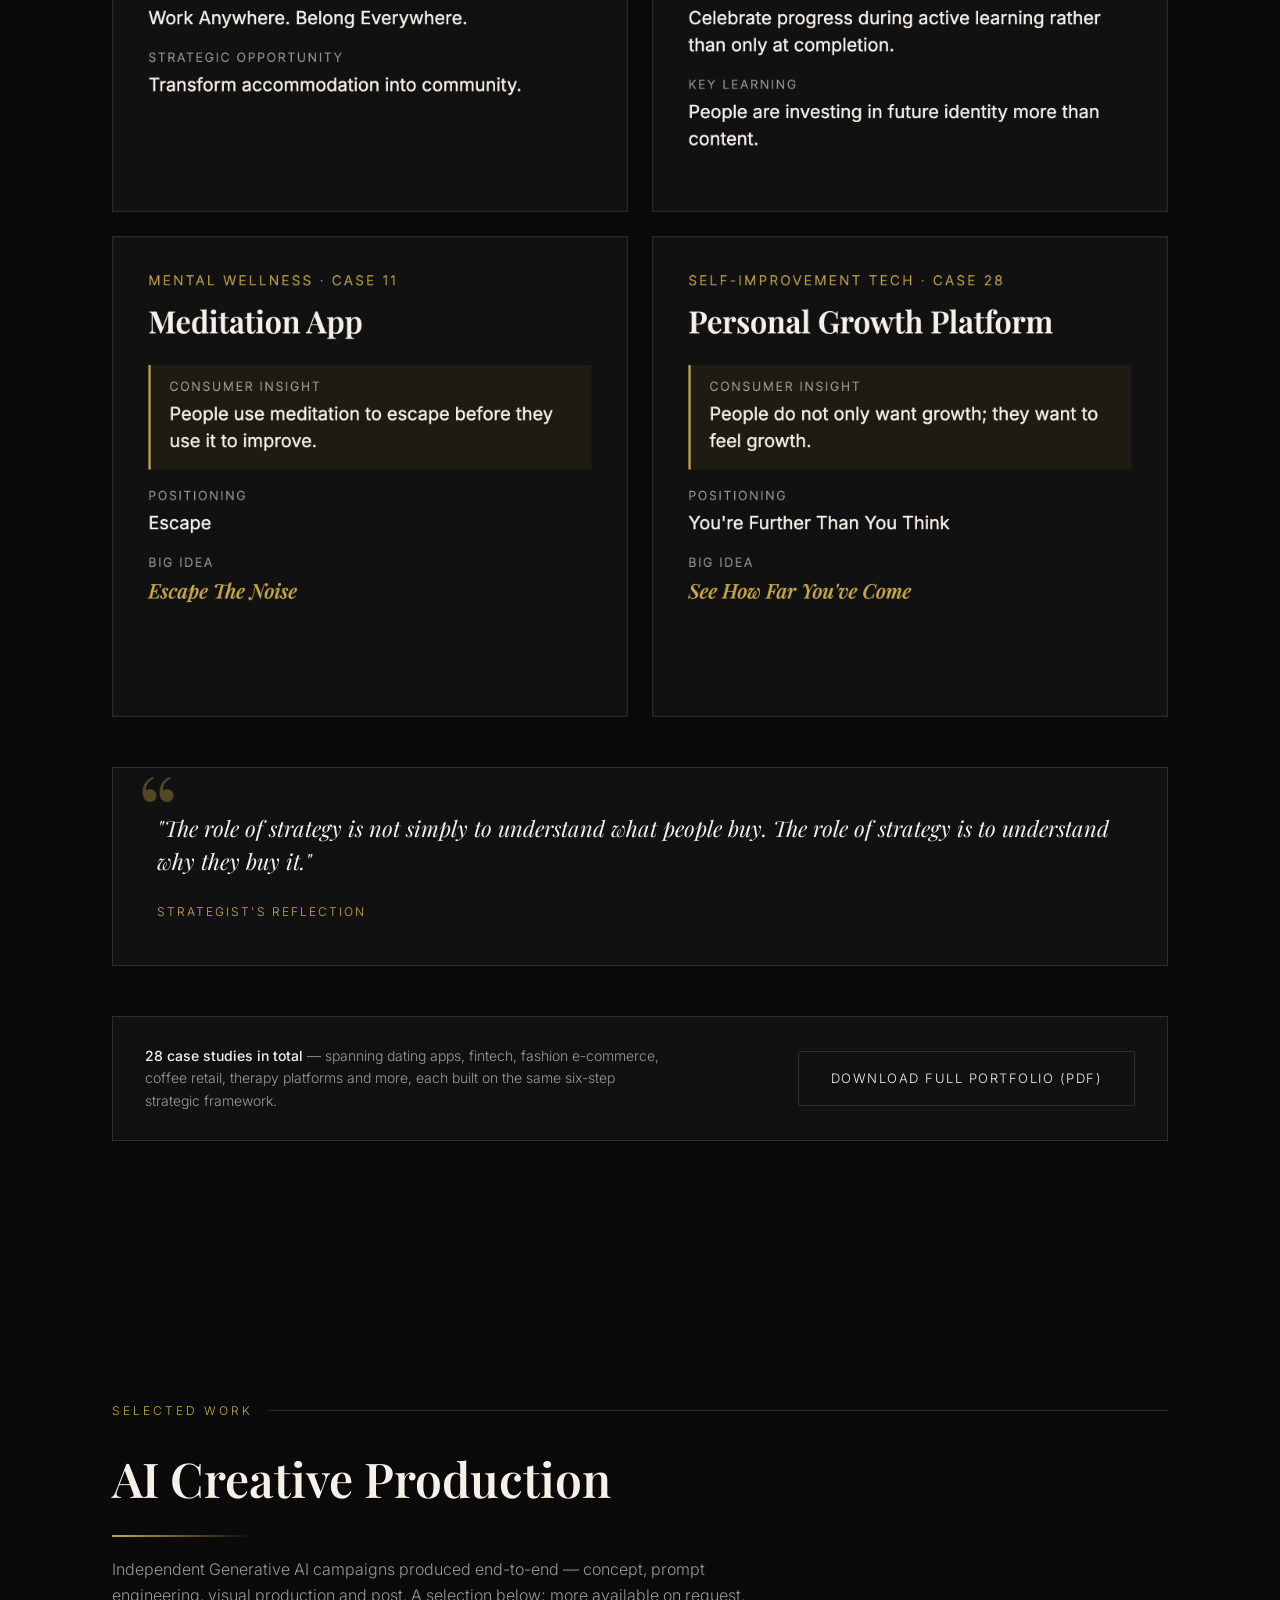
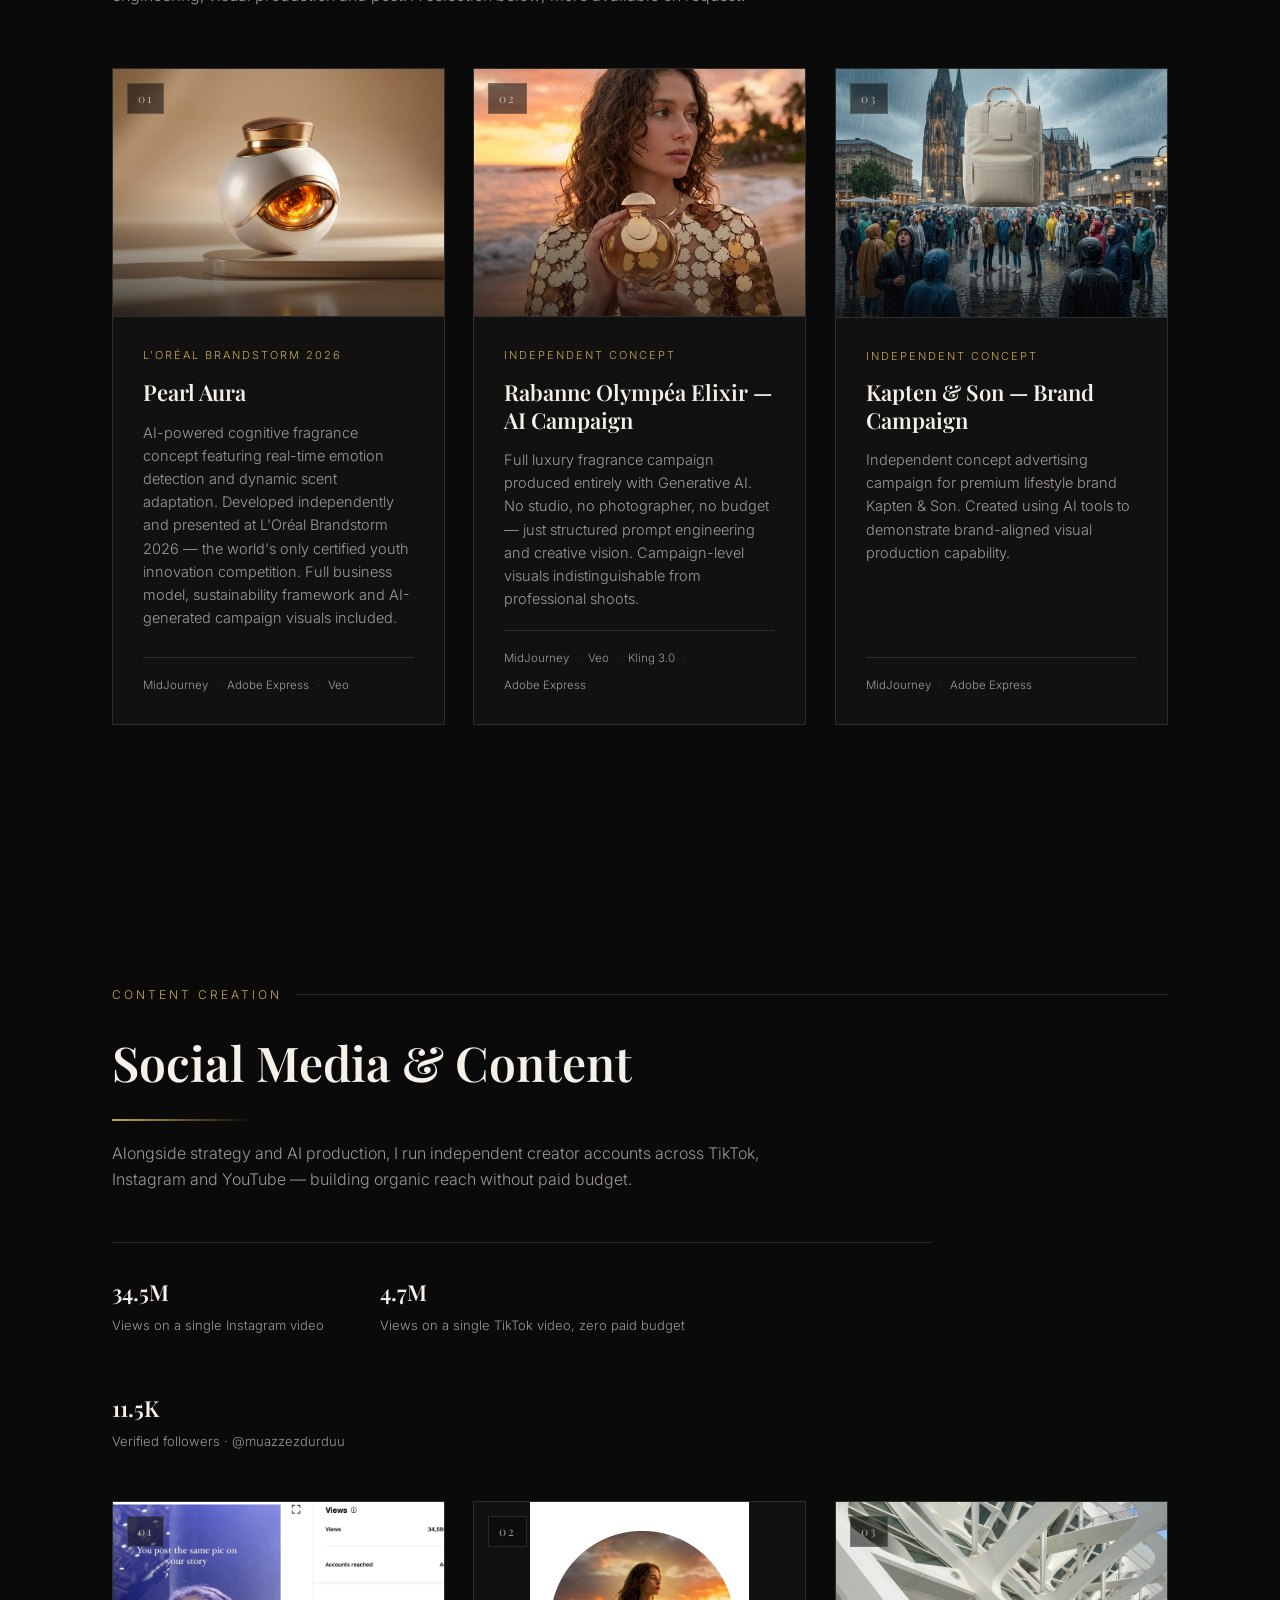
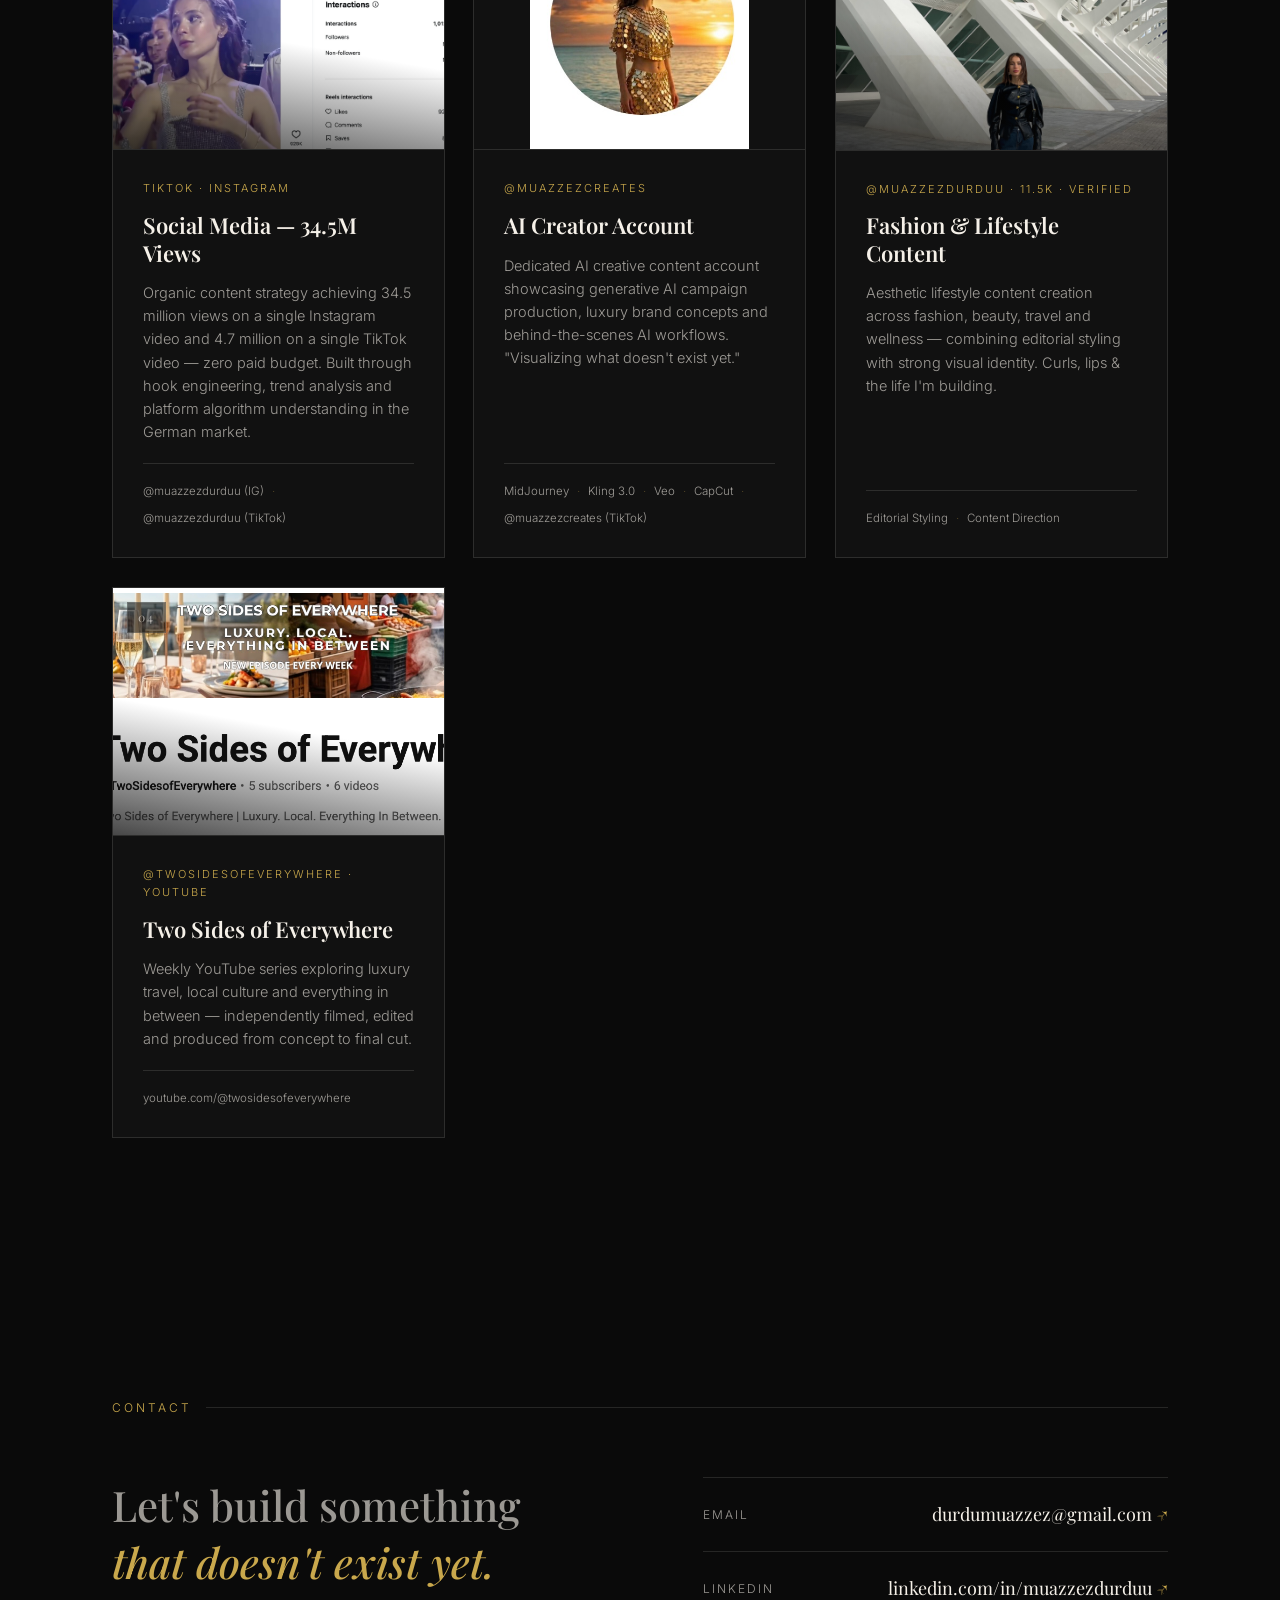
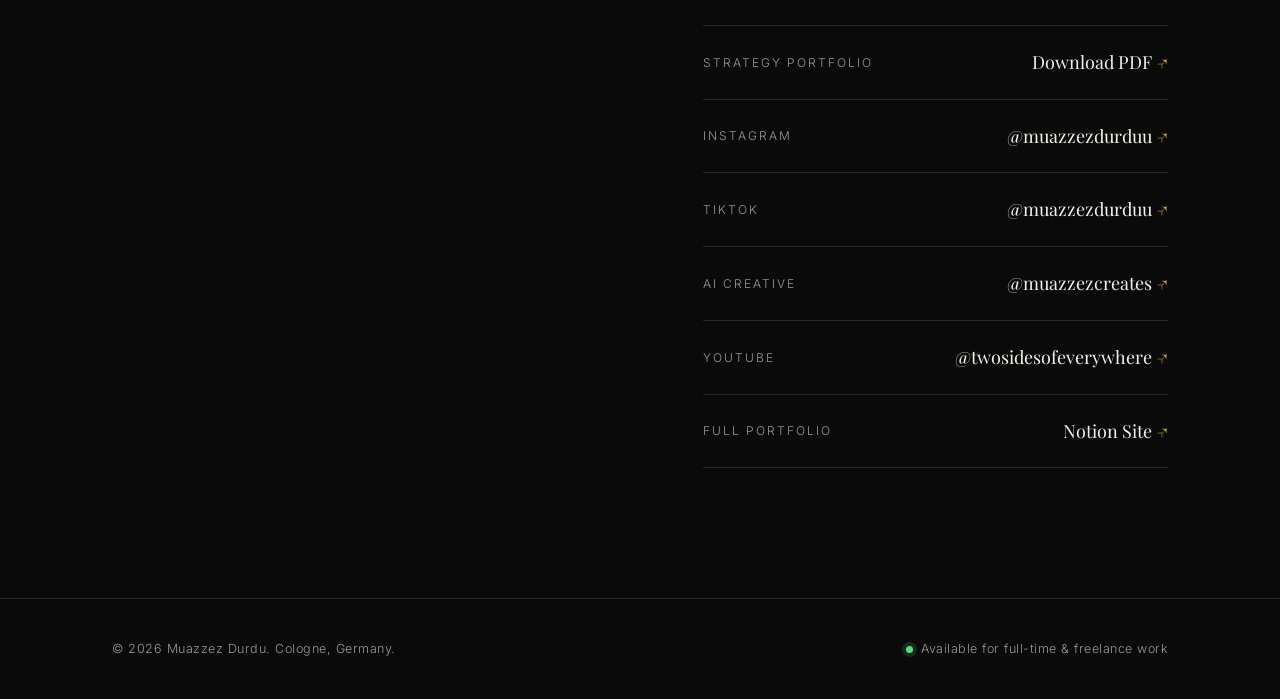
==== commit 4ccb5bb6: "Add files via upload" ====
--- a/index-3d.html
+++ b/index-3d.html
@@ -874,8 +874,13 @@
   .project-card,.case-card{transition:transform .25s ease, box-shadow .25s ease;will-change:transform;}
   .project-card:hover,.case-card:hover{box-shadow:0 24px 50px rgba(0,0,0,.45);}
 </style>
+<link rel="stylesheet" href="wow.css">
 </head>
 <body>
+<div id="pre"><div class="mono">M<span>D</span></div><div class="bar"><i></i></div></div>
+<div id="prog"></div>
+<canvas id="bg3d" aria-hidden="true"></canvas>
+<div id="cur"></div>
 
 <header id="siteHeader">
   <nav>
@@ -1582,5 +1587,6 @@
 </script>
 
 <script type="module" src="hero3d.js"></script>
+<script type="module" src="wow.js"></script>
 </body>
 </html>
--- a/wow.css
+++ b/wow.css
@@ -0,0 +1,64 @@
+/* ===== WOW LAYER ===== */
+#bg3d{position:fixed;inset:0;width:100vw;height:100vh;z-index:0;pointer-events:none;display:block;}
+main,footer{position:relative;z-index:1;}
+header{z-index:100;}
+.hero::after{opacity:.5;}
+
+/* preloader */
+#pre{position:fixed;inset:0;z-index:999;background:#0A0A0A;display:flex;flex-direction:column;align-items:center;justify-content:center;gap:22px;transition:opacity .9s ease, visibility .9s;}
+#pre.done{opacity:0;visibility:hidden;}
+#pre .mono{font-family:var(--serif);font-size:44px;letter-spacing:6px;color:var(--cream);}
+#pre .mono span{color:var(--gold);}
+#pre .bar{width:180px;height:1px;background:rgba(245,240,232,.15);overflow:hidden;}
+#pre .bar i{display:block;height:100%;width:0;background:var(--gold);animation:load 1.3s ease forwards;}
+@keyframes load{to{width:100%}}
+
+/* progress + cursor */
+#prog{position:fixed;top:0;left:0;height:2px;width:0;background:linear-gradient(90deg,#8A6D1F,#C9A84C,#f0d98a);z-index:300;}
+#cur{position:fixed;left:0;top:0;width:340px;height:340px;margin:-170px 0 0 -170px;border-radius:50%;pointer-events:none;z-index:2;
+  background:radial-gradient(circle, rgba(201,168,76,.13), rgba(201,168,76,0) 65%);mix-blend-mode:screen;transition:opacity .3s;}
+@media (hover:none){#cur{display:none}}
+
+/* hero title words */
+.hero h1 .w{display:inline-block;overflow:hidden;vertical-align:bottom;}
+.hero h1 .w i{display:inline-block;font-style:inherit;transform:translateY(110%) rotateX(-40deg);opacity:0;animation:wordin 1s cubic-bezier(.2,.8,.2,1) forwards;}
+@keyframes wordin{to{transform:none;opacity:1}}
+.hero-subtitle,.hero-sub,.hero-actions,.stat-row,.eyebrow{opacity:0;transform:translateY(20px);animation:fadeup 1s ease forwards;}
+.eyebrow{animation-delay:.9s}.hero-subtitle{animation-delay:1.5s}.hero-sub{animation-delay:1.7s}.hero-actions{animation-delay:1.9s}.stat-row{animation-delay:2.1s}
+@keyframes fadeup{to{opacity:1;transform:none}}
+.hero-3d{opacity:0;animation:fadeup 1.4s ease 1.2s forwards;}
+
+/* stronger reveal */
+.reveal{opacity:0;transform:perspective(900px) translateY(50px) rotateX(10deg);transform-origin:50% 100%;transition:opacity .9s ease, transform 1s cubic-bezier(.2,.8,.2,1);}
+.reveal.visible{opacity:1;transform:none;}
+
+/* section titles */
+.section-title{position:relative;}
+.section-title::after{content:"";display:block;height:2px;width:0;margin-top:18px;background:linear-gradient(90deg,var(--gold),transparent);transition:width 1.2s ease .3s;}
+.section-title.visible::after{width:140px;}
+
+/* glare + tilt cards */
+.tilt{position:relative;transform-style:preserve-3d;will-change:transform;}
+.tilt::before{content:"";position:absolute;inset:0;z-index:5;pointer-events:none;opacity:0;transition:opacity .3s;
+  background:radial-gradient(circle at var(--mx,50%) var(--my,50%), rgba(255,236,180,.22), rgba(255,236,180,0) 45%);mix-blend-mode:screen;}
+.tilt:hover::before{opacity:1;}
+.project-card:hover .project-media img{transform:scale(1.06);}
+.project-media img{transition:transform .9s cubic-bezier(.2,.8,.2,1);}
+
+/* marquee */
+.marq{position:relative;z-index:1;overflow:hidden;border-top:1px solid var(--line);border-bottom:1px solid var(--line);padding:22px 0;background:rgba(10,10,10,.55);backdrop-filter:blur(6px);}
+.marq .track{display:flex;gap:56px;width:max-content;animation:marq 38s linear infinite;}
+.marq span{font-family:var(--serif);font-size:clamp(20px,3vw,34px);font-style:italic;color:rgba(245,240,232,.28);white-space:nowrap;transition:color .3s;}
+.marq span b{color:var(--gold);font-weight:400;margin-left:56px;font-style:normal;}
+.marq:hover .track{animation-play-state:paused;}
+@keyframes marq{to{transform:translateX(-50%)}}
+
+/* buttons shine */
+.btn{position:relative;overflow:hidden;}
+.btn-primary::after{content:"";position:absolute;top:0;left:-120%;width:60%;height:100%;background:linear-gradient(100deg,transparent,rgba(255,255,255,.55),transparent);transform:skewX(-20deg);transition:left .8s ease;}
+.btn-primary:hover::after{left:140%;}
+
+@media (prefers-reduced-motion: reduce){
+  .hero h1 .w i,.hero-subtitle,.hero-sub,.hero-actions,.stat-row,.eyebrow,.hero-3d{animation:none;opacity:1;transform:none;}
+  .marq .track{animation:none}
+}
